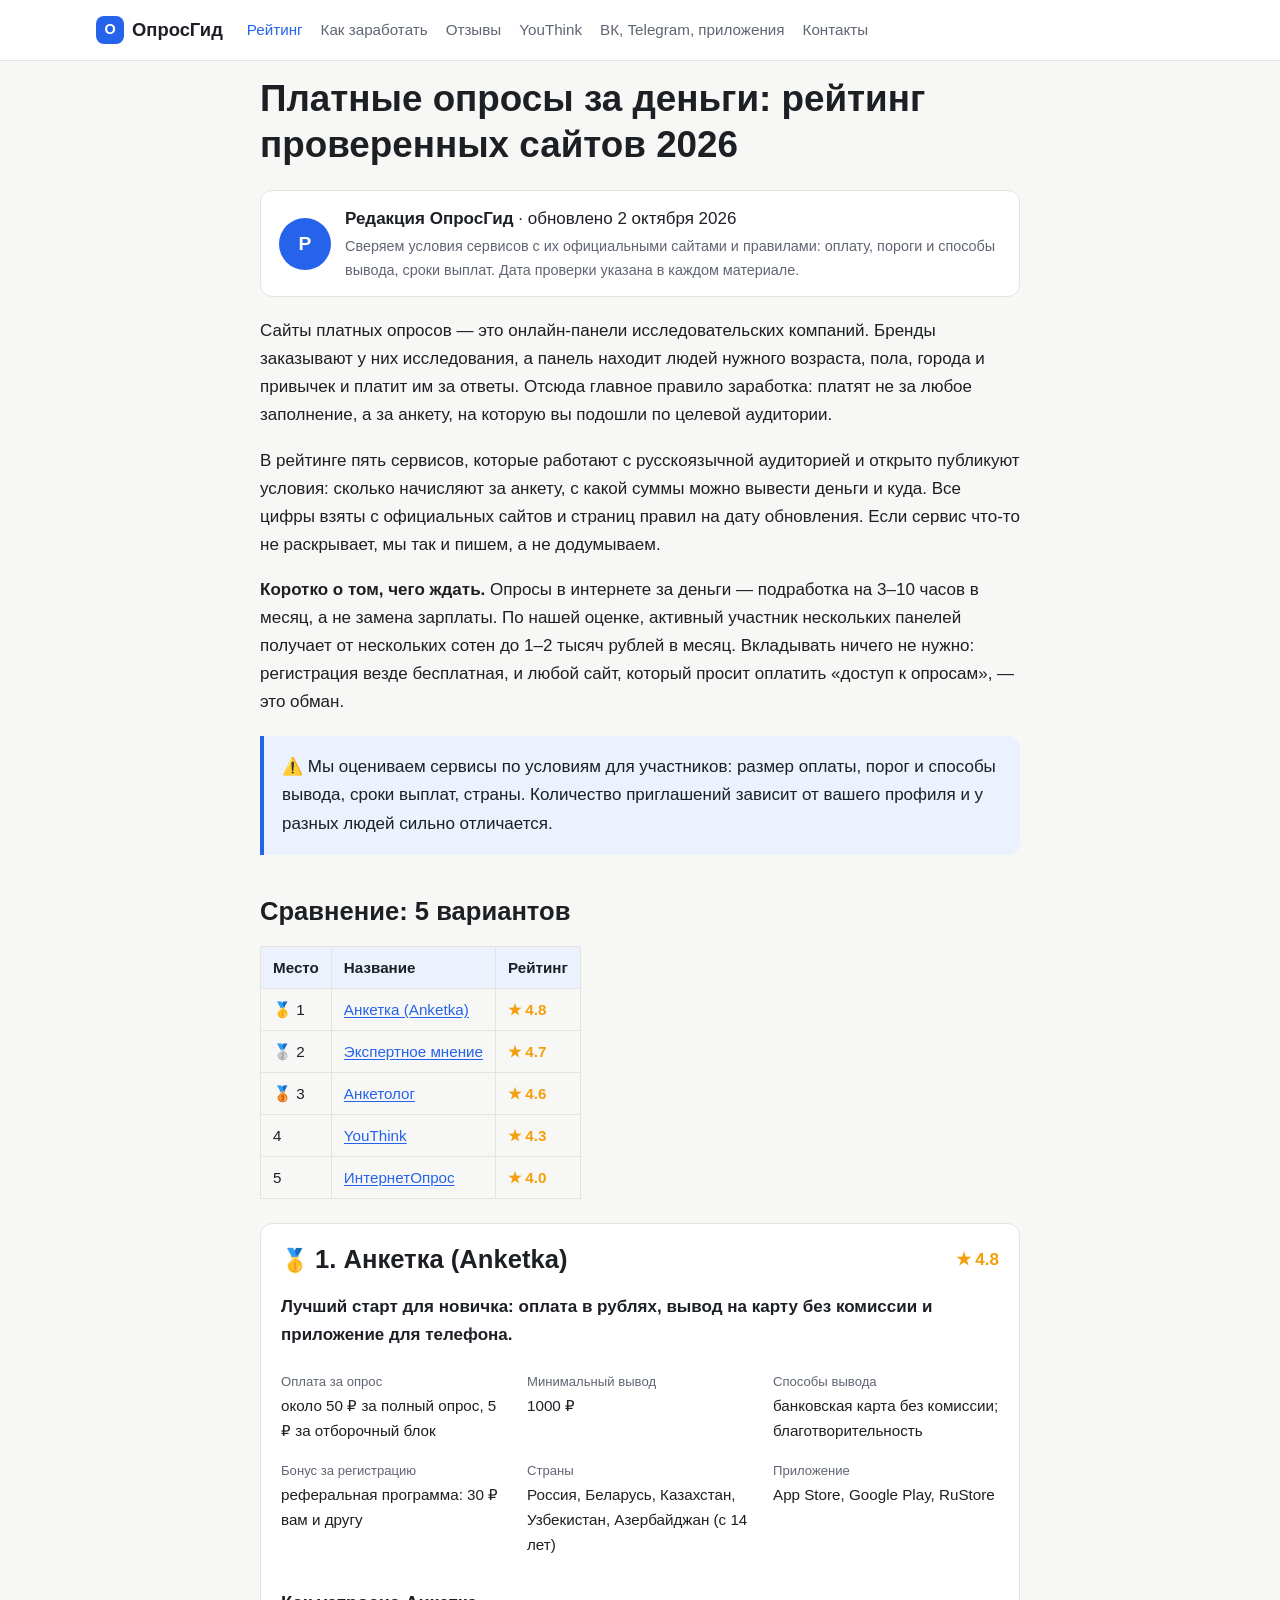
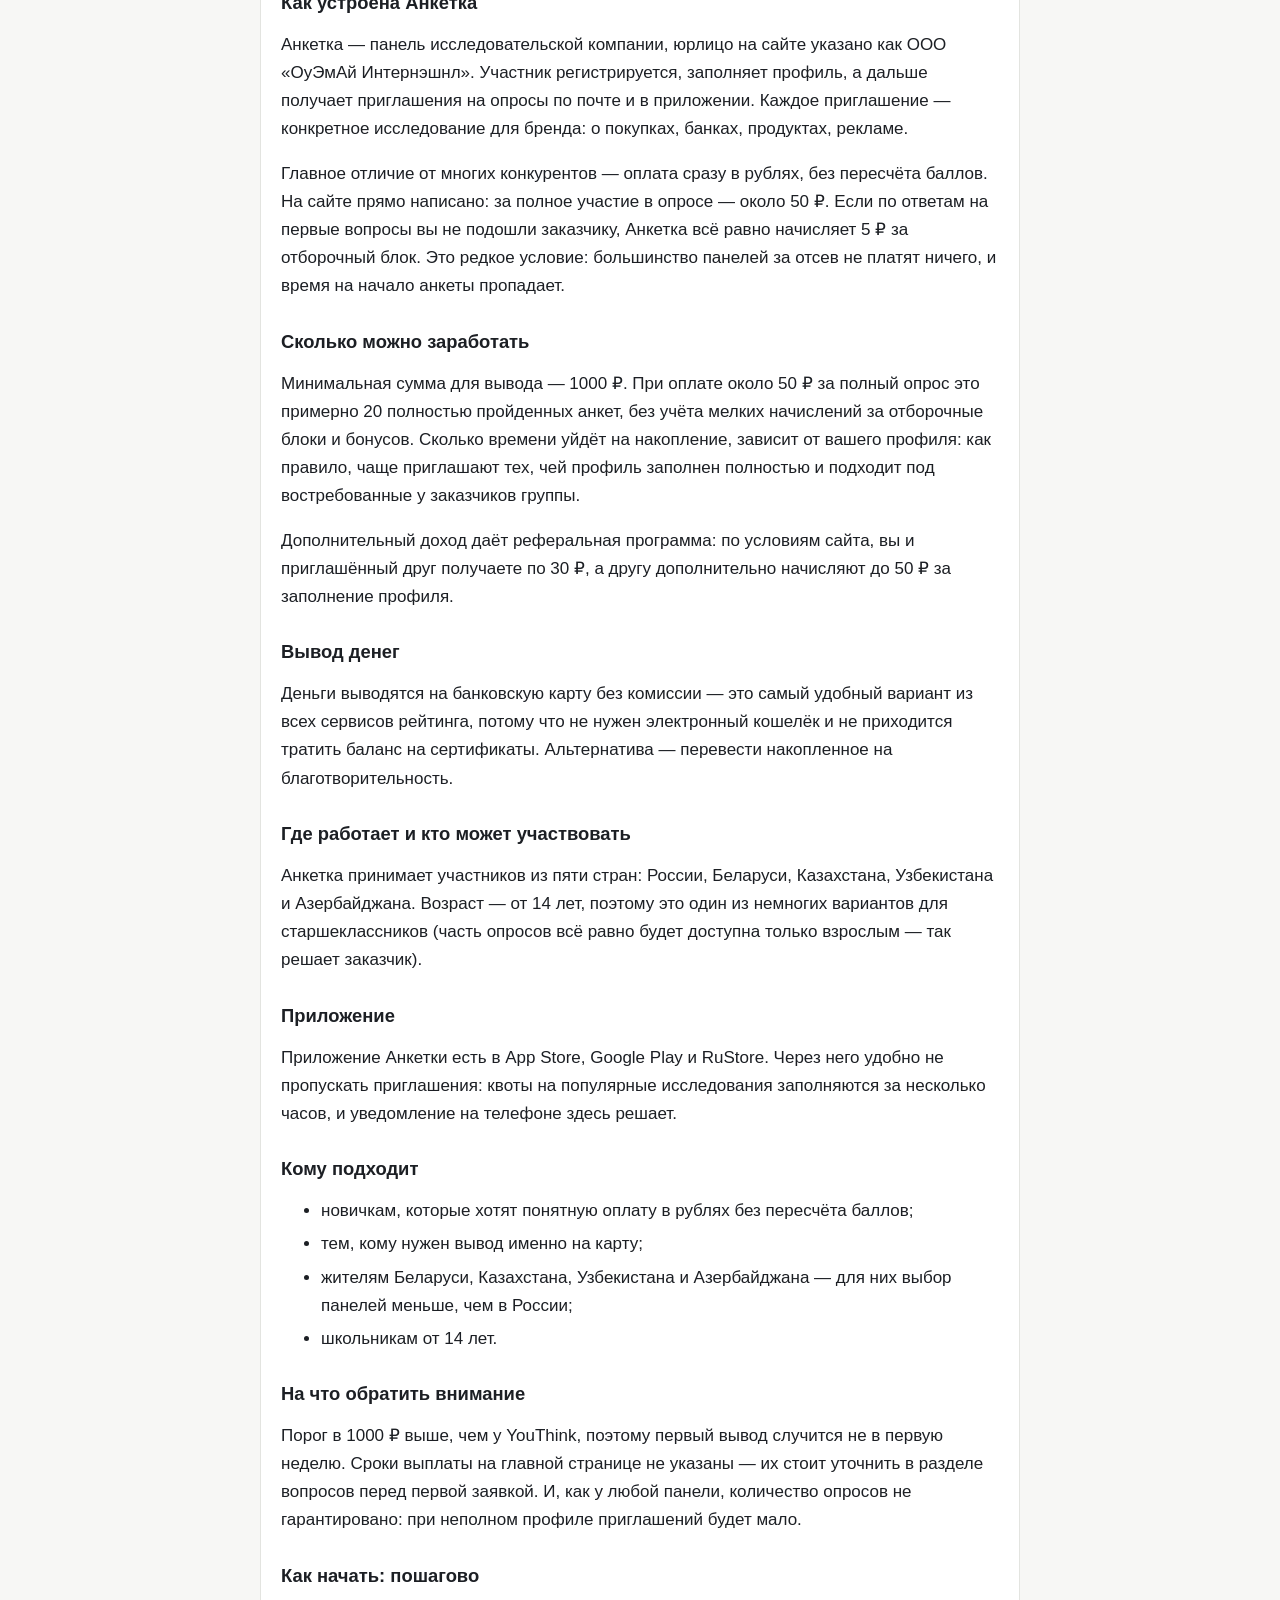
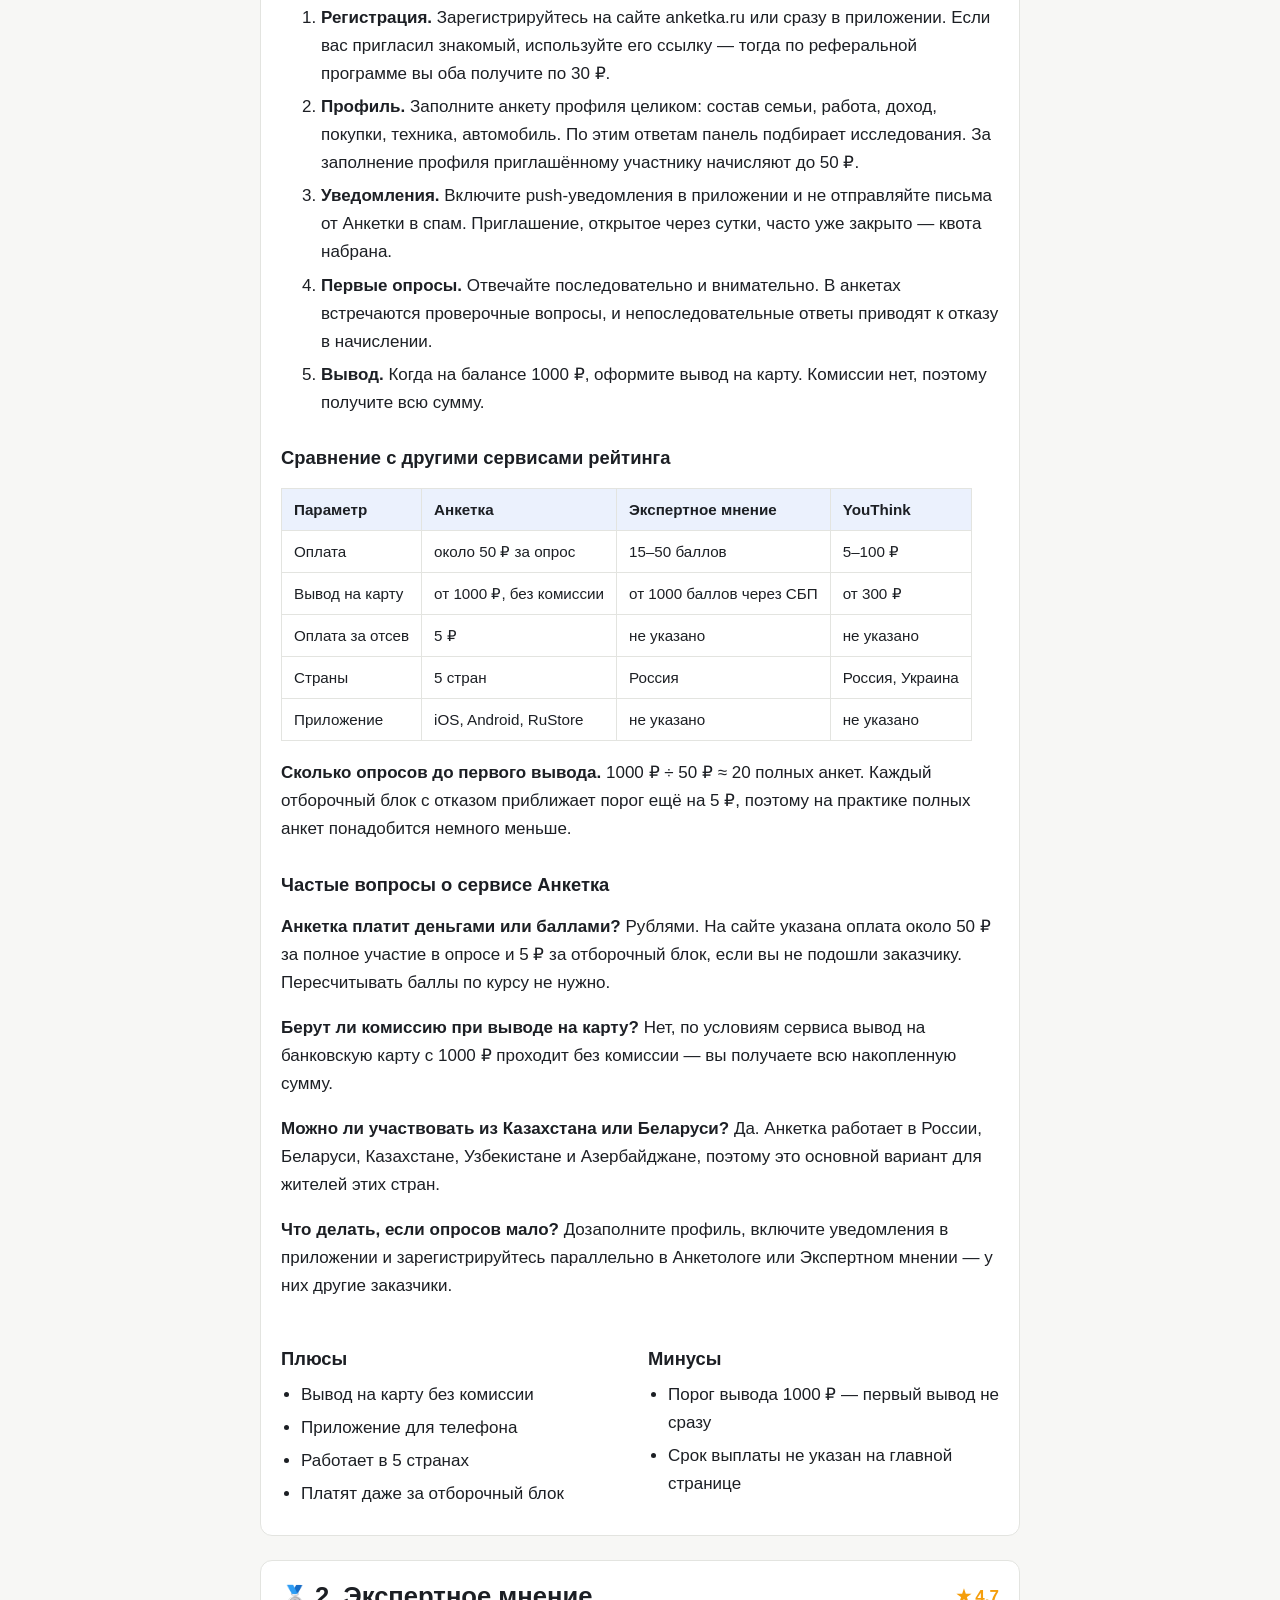
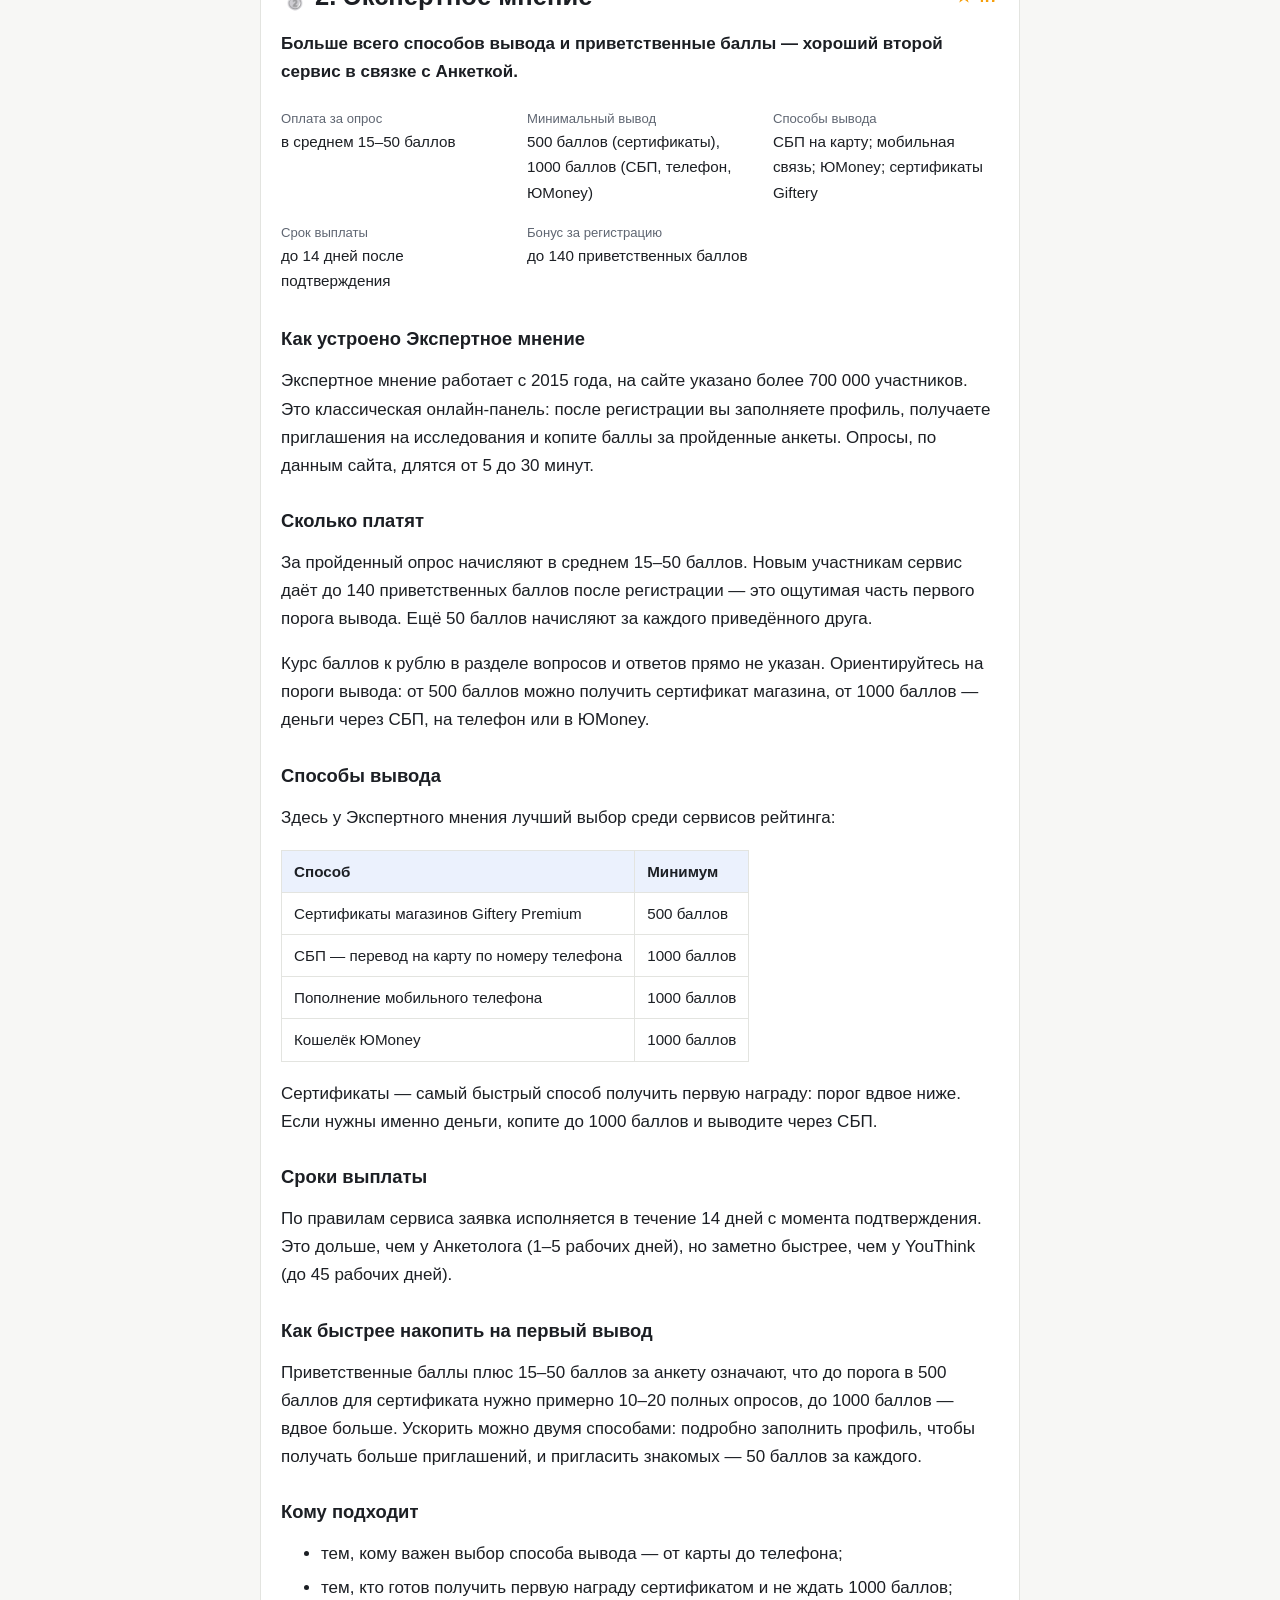
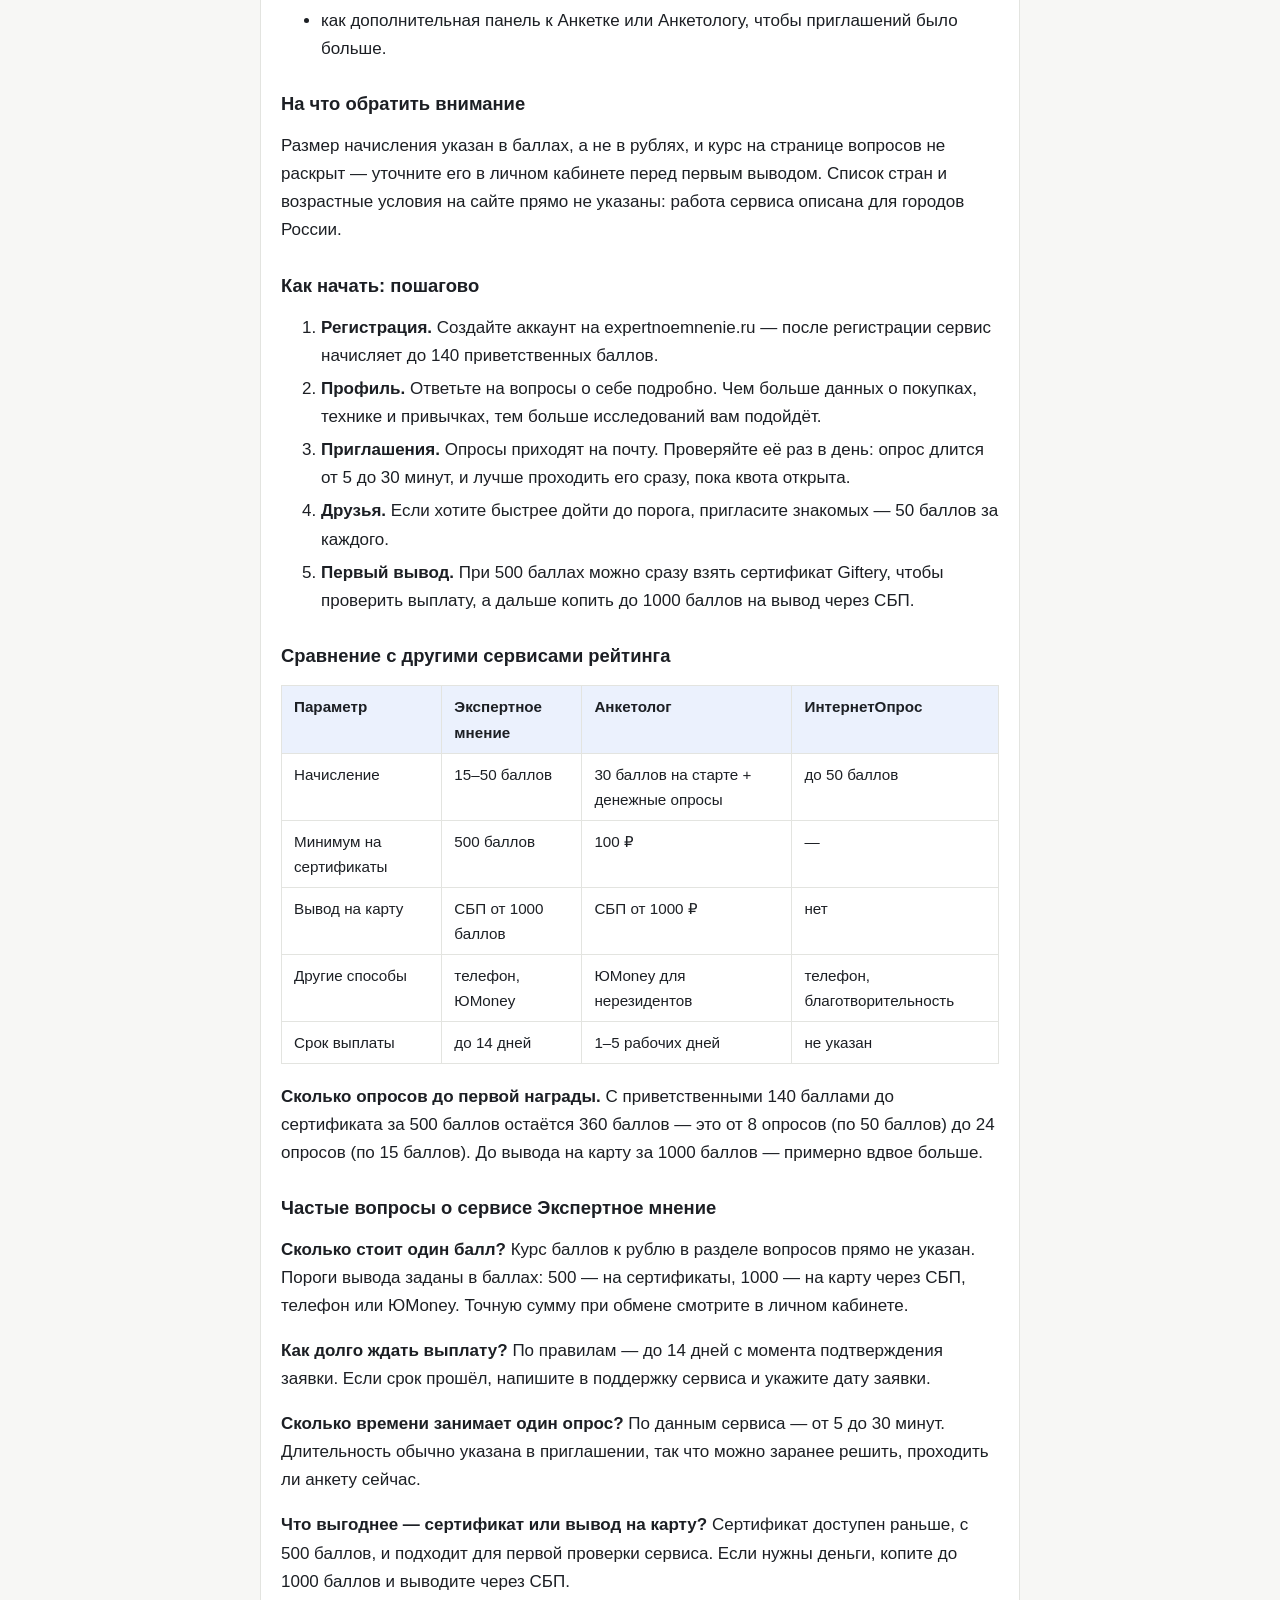
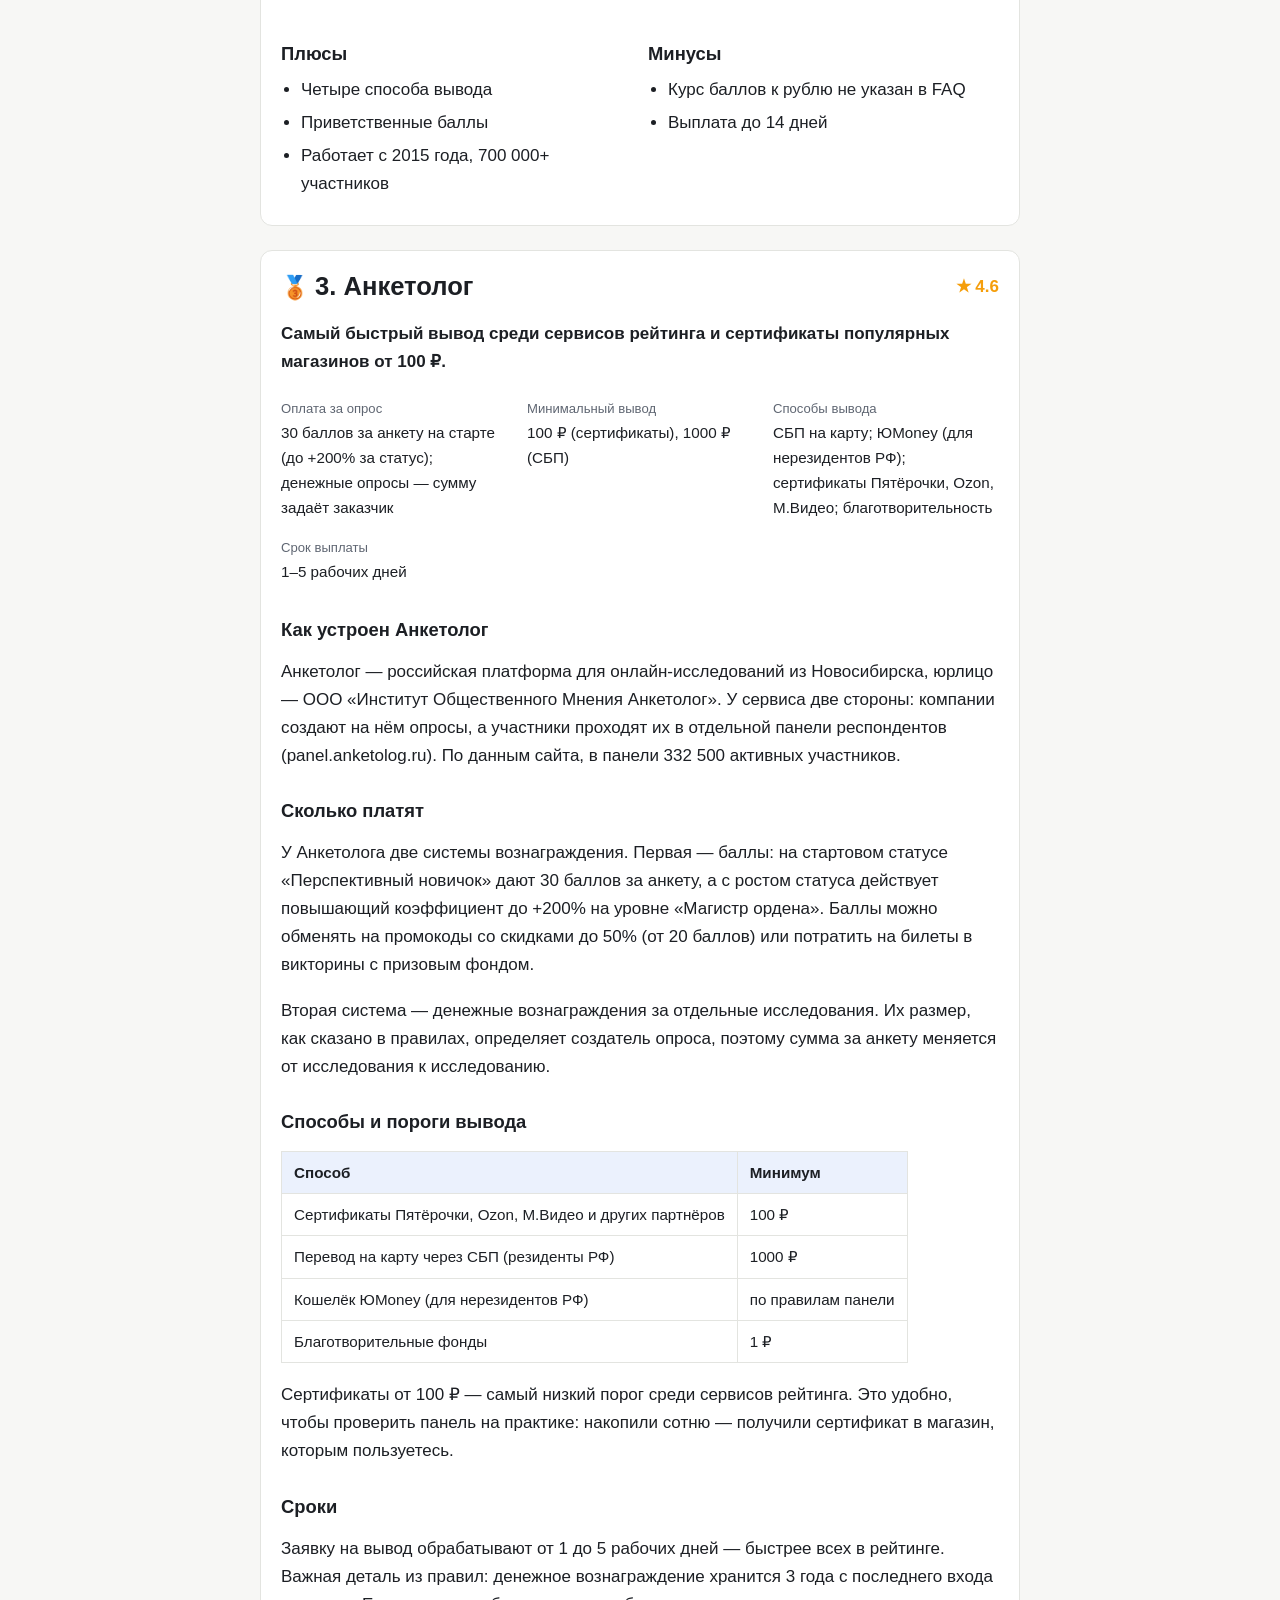
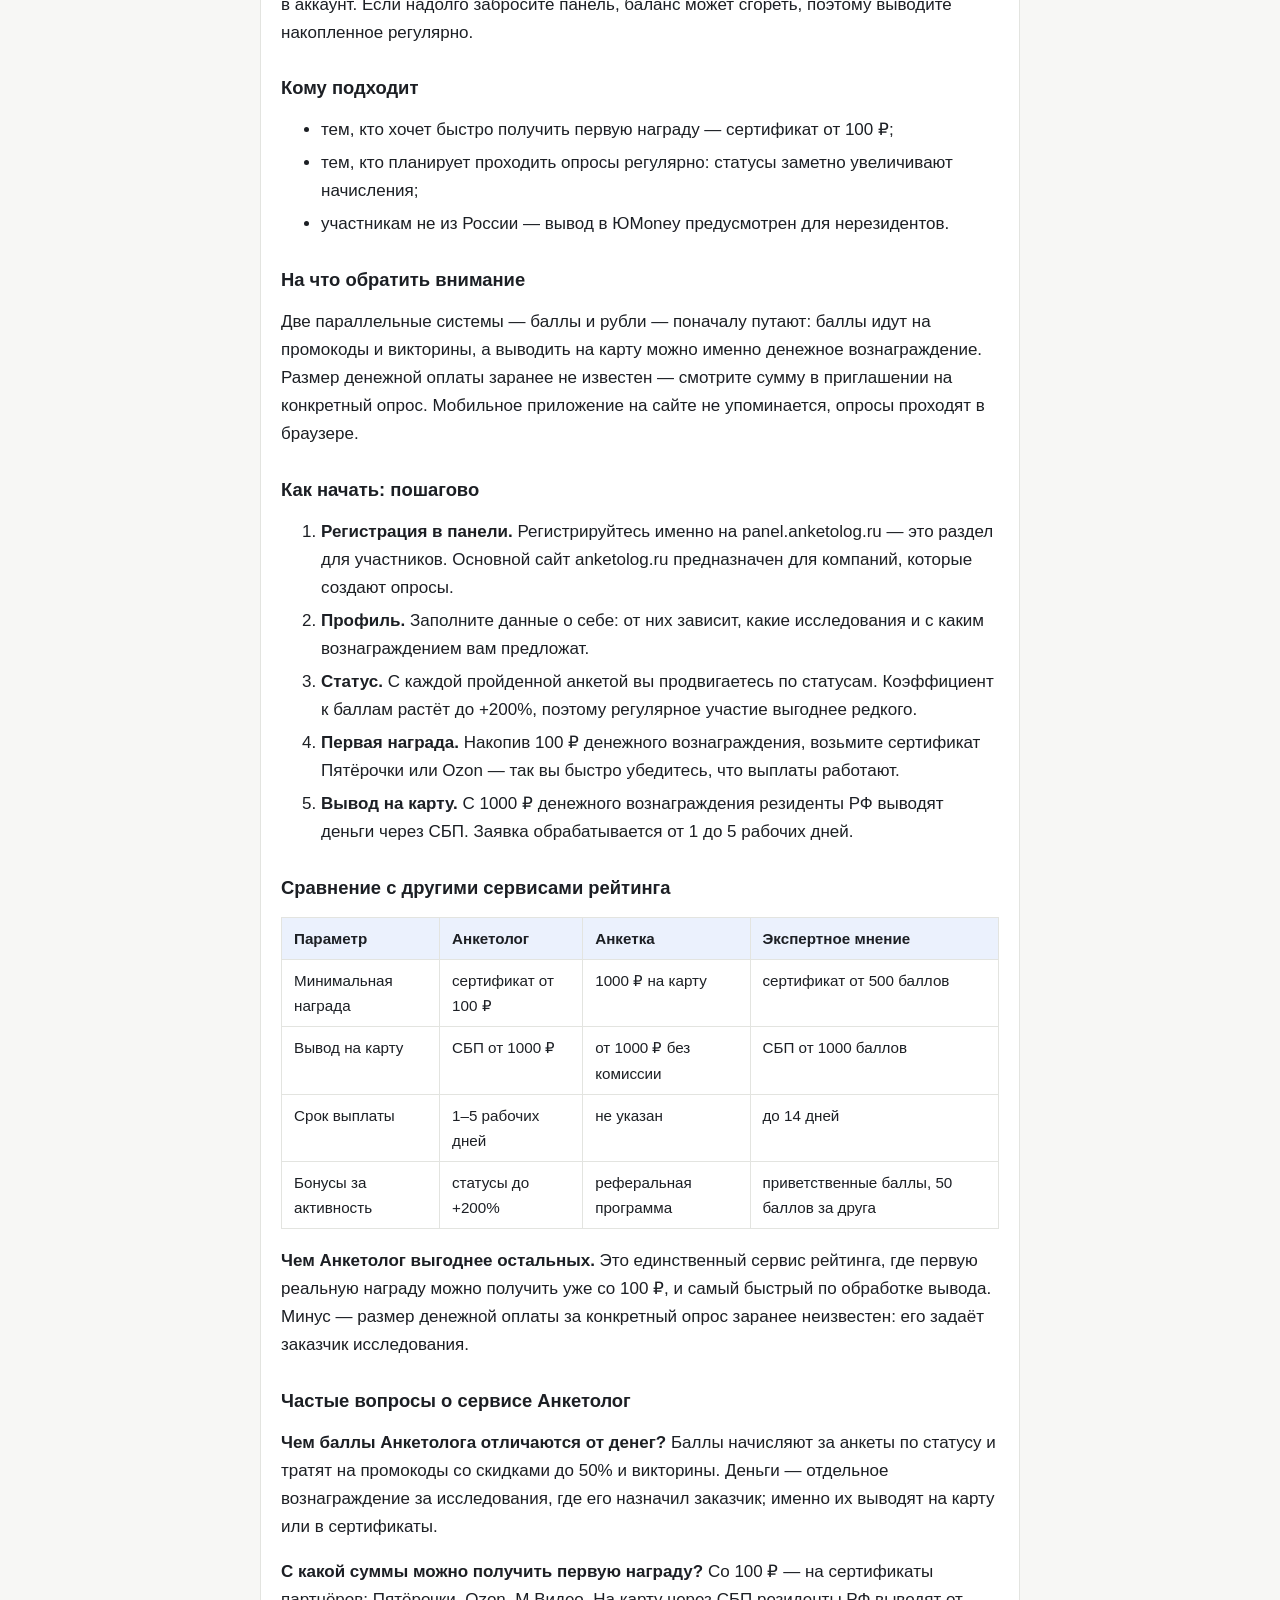
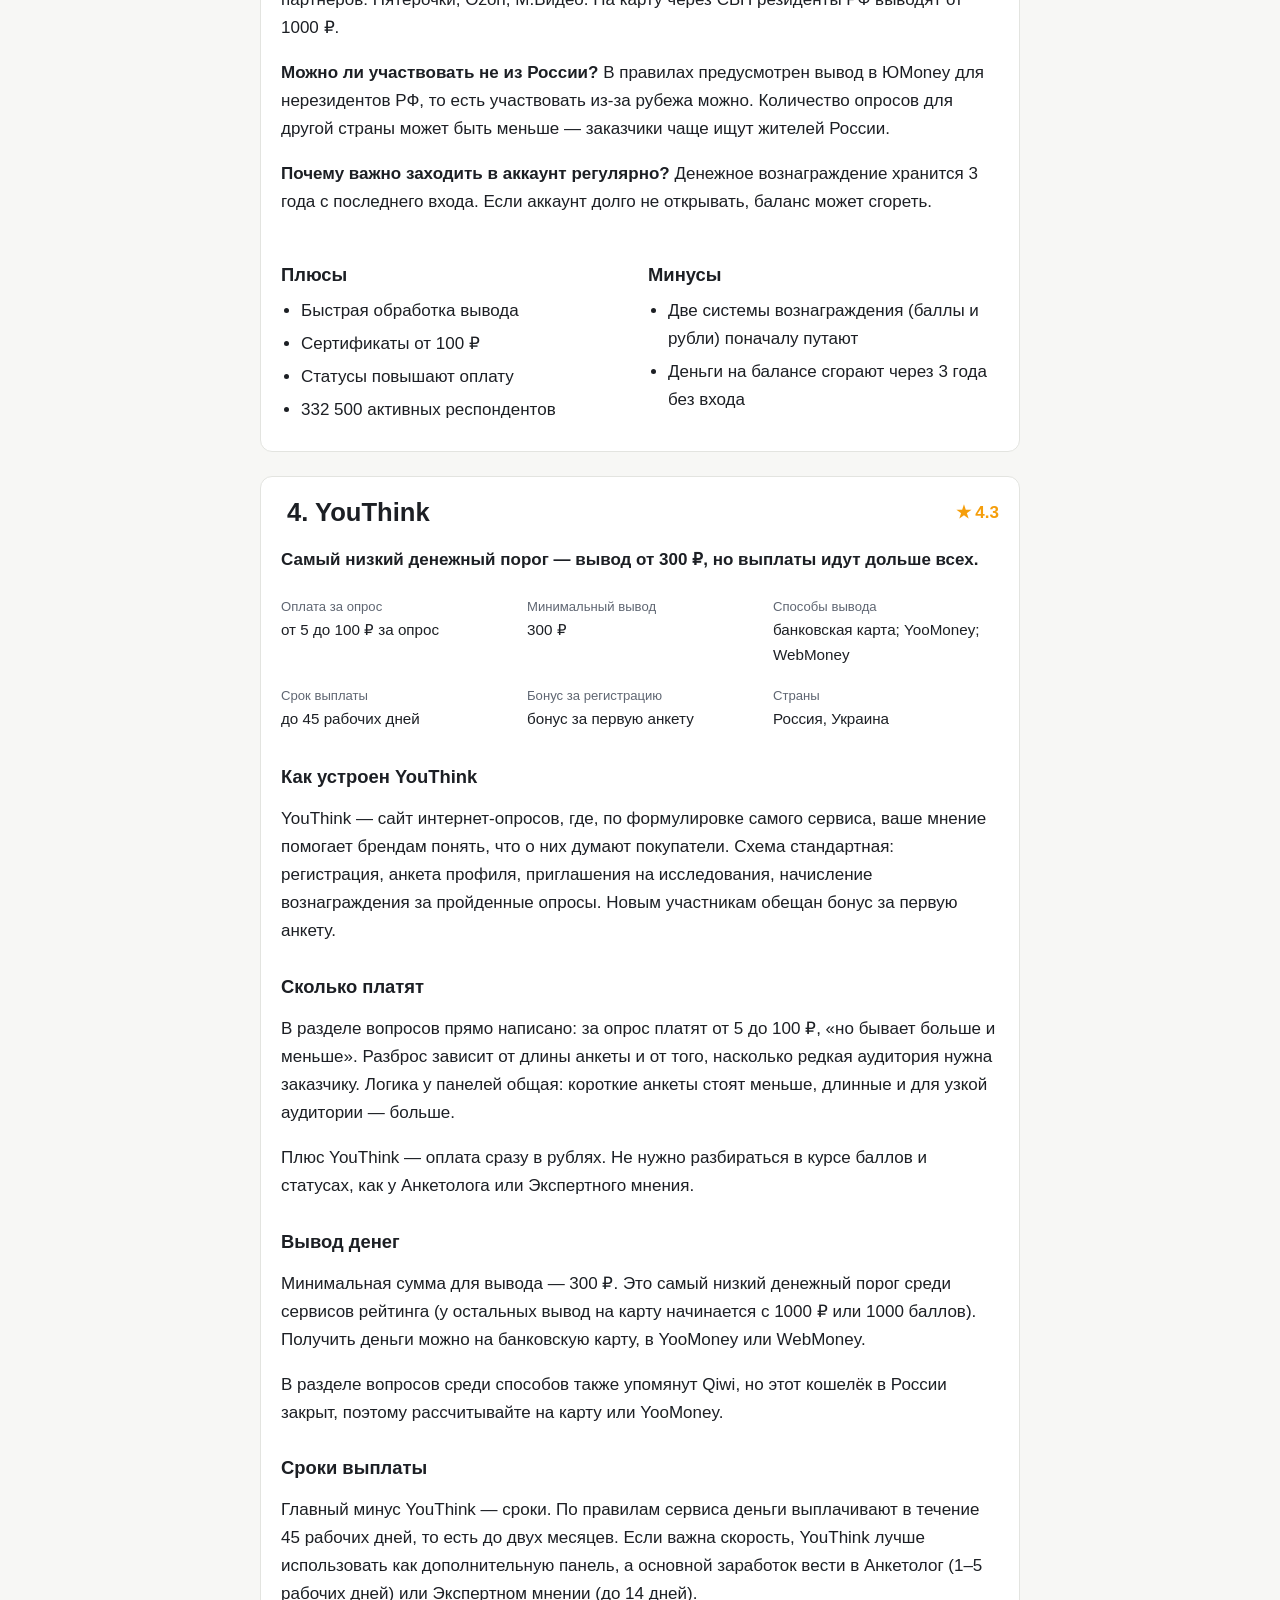
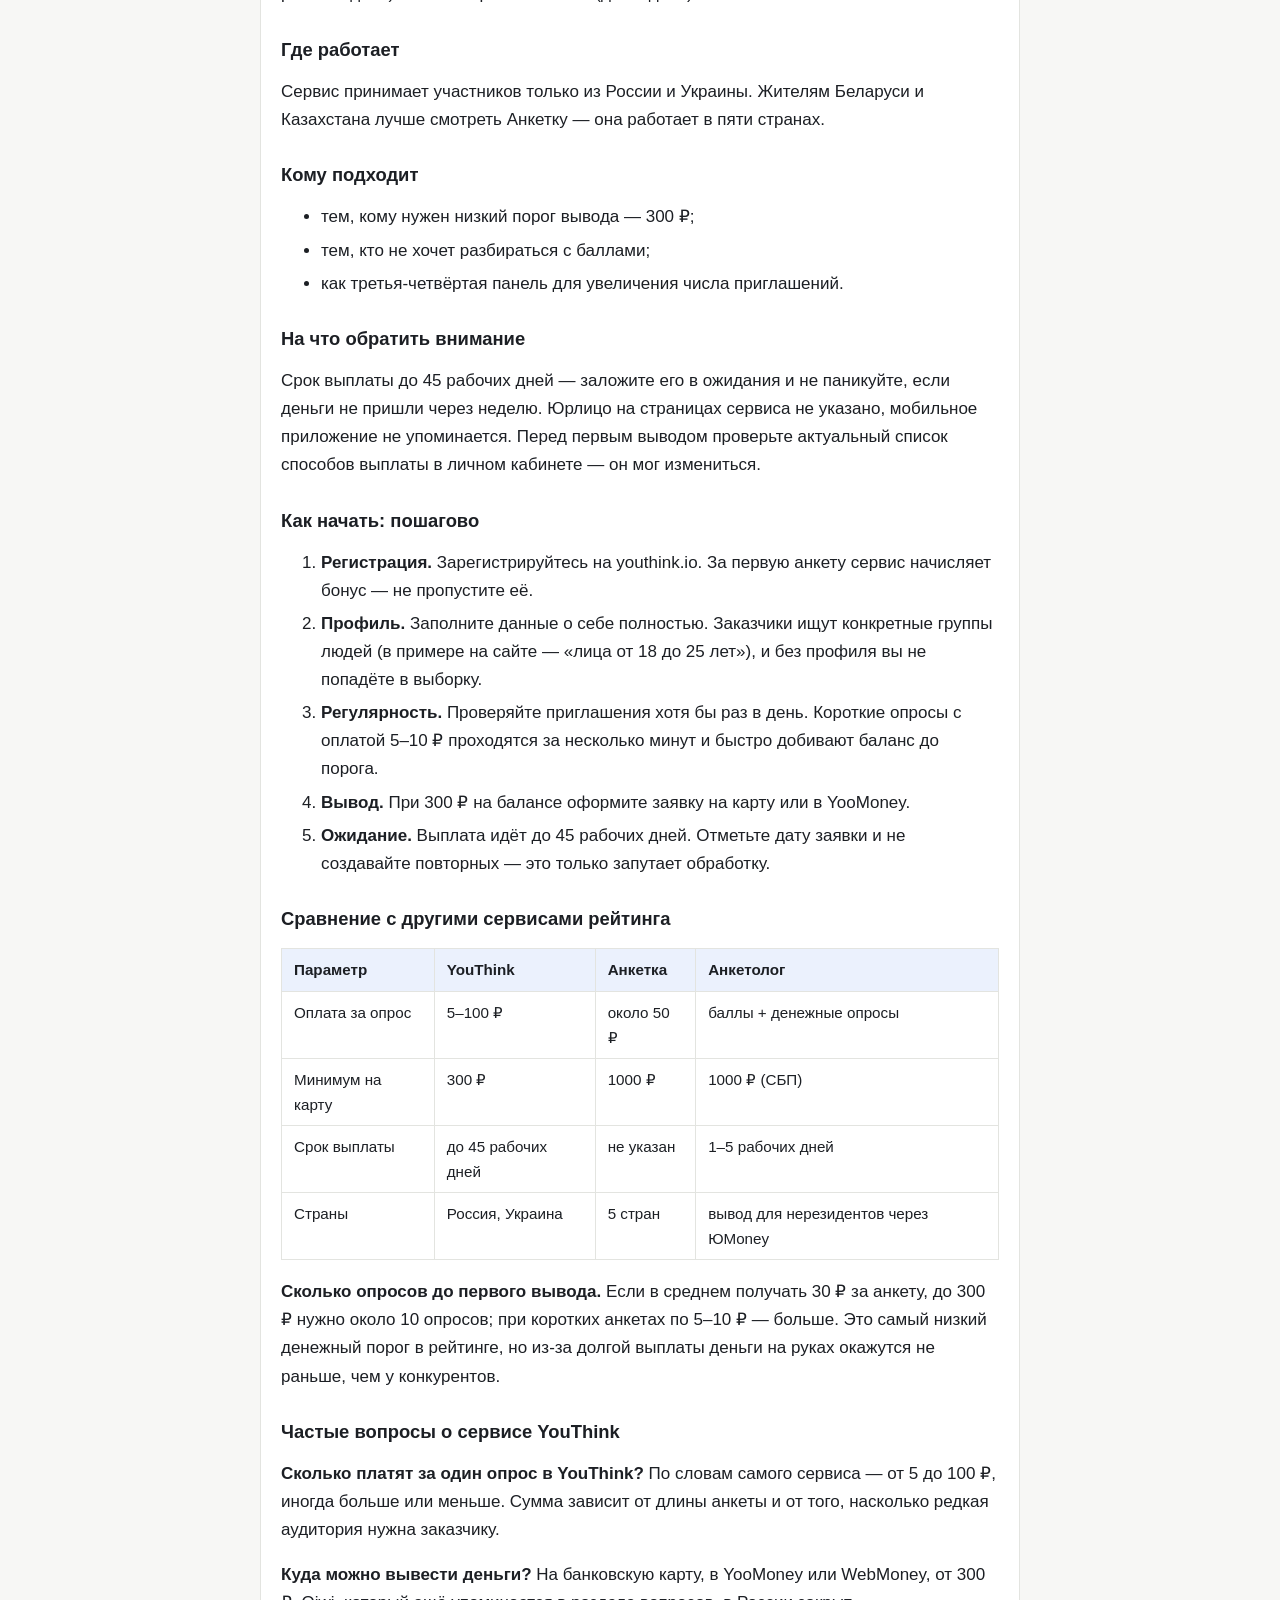
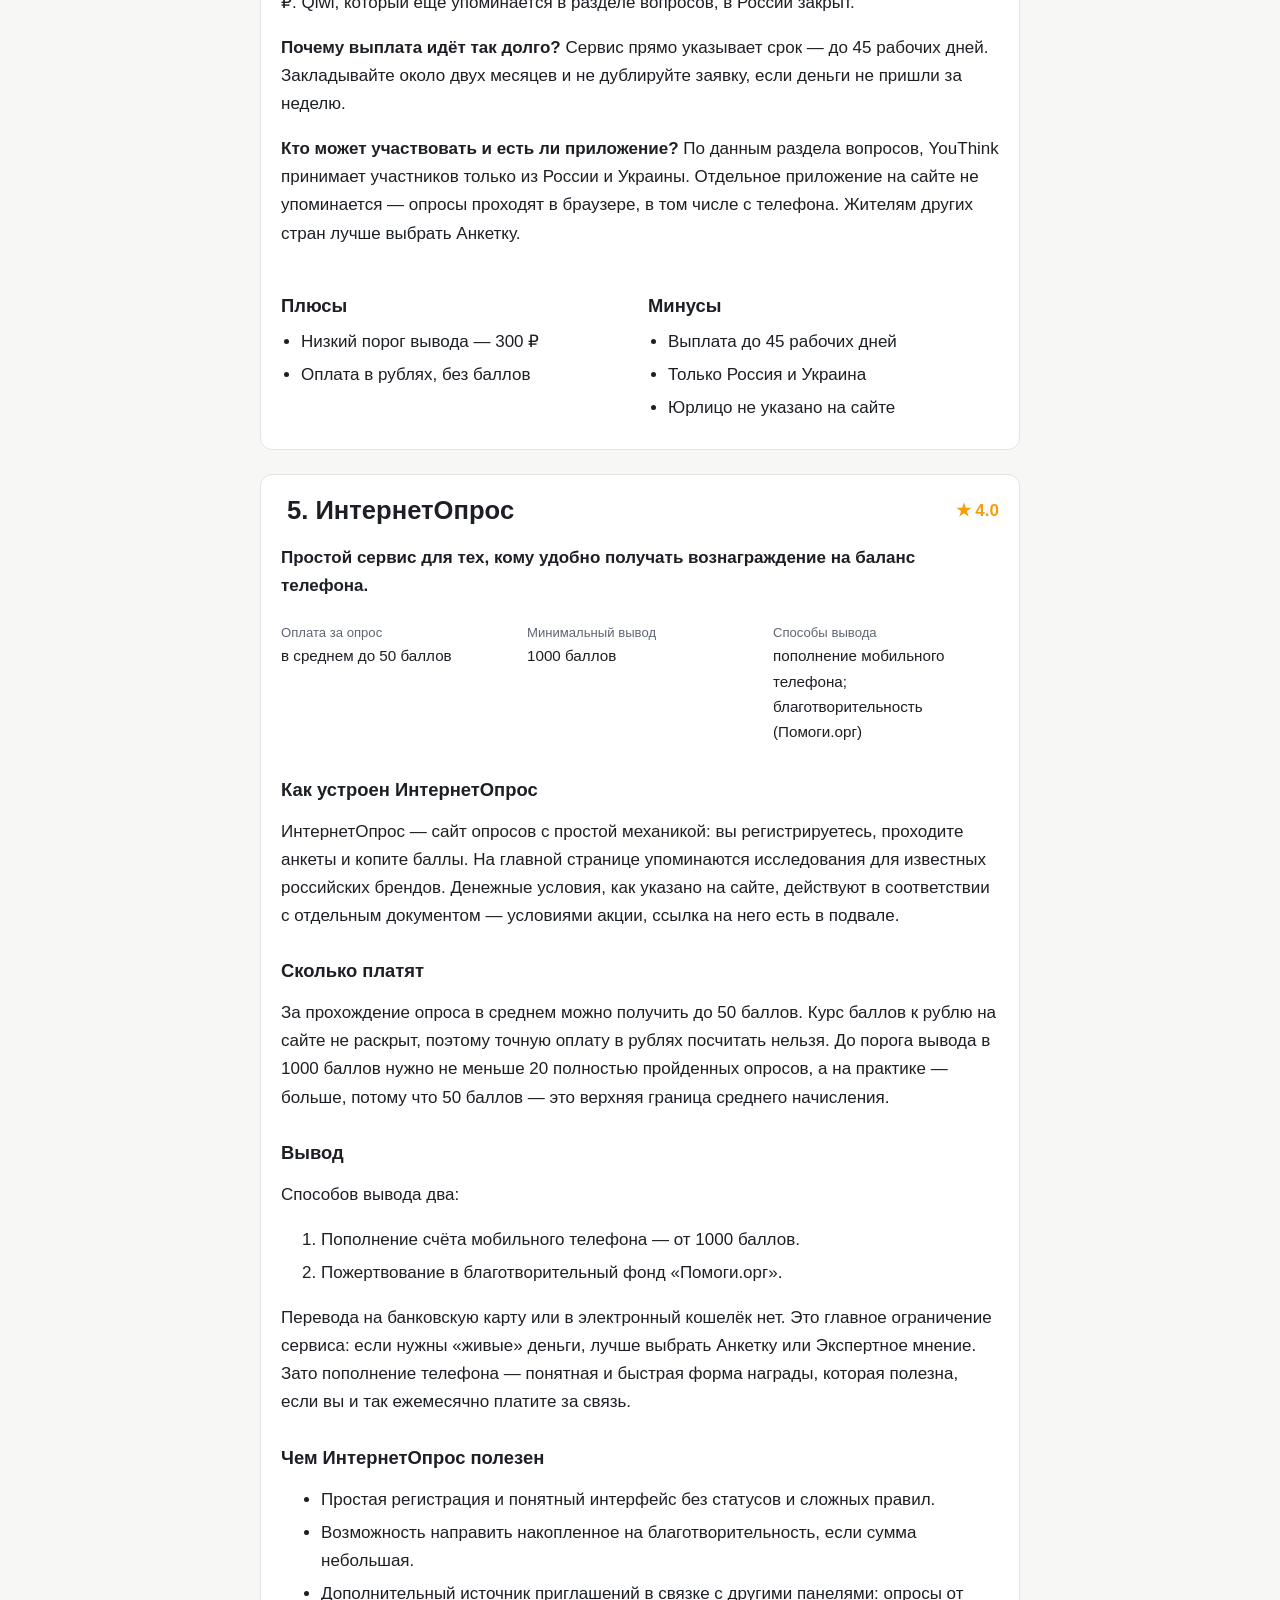
==== index.html @ a78eb5b7 "Обновление сайта 2026-10-04" ====
<!doctype html>
<html lang="ru">
<head>
<meta charset="utf-8">
<meta name="viewport" content="width=device-width, initial-scale=1">
<title>Платные опросы за деньги: рейтинг сайтов 2026</title>
<meta name="description" content="5 сайтов платных опросов с выводом денег: сколько платят за анкету, минимальная сумма вывода, способы и сроки выплат. Условия сверены с официальными сайтами.">
<link rel="canonical" href="https://platnye-onlajn-oprosy.vercel.app/">
<meta property="og:type" content="article">
<meta property="og:locale" content="ru_RU">
<meta property="og:site_name" content="ОпросГид">
<meta property="og:title" content="Платные опросы за деньги: рейтинг сайтов 2026">
<meta property="og:description" content="5 сайтов платных опросов с выводом денег: сколько платят за анкету, минимальная сумма вывода, способы и сроки выплат. Условия сверены с официальными сайтами.">
<meta property="og:url" content="https://platnye-onlajn-oprosy.vercel.app/">
<meta name="theme-color" content="#2563eb">
<link rel="icon" href="/favicon.svg" type="image/svg+xml">
<link rel="stylesheet" href="/assets/style.css?v=93abc5ee">
<style>:root{--accent:#2563eb}</style>
<script type="application/ld+json">{"@context": "https://schema.org", "@type": "WebSite", "inLanguage": "ru", "name": "\u041e\u043f\u0440\u043e\u0441\u0413\u0438\u0434", "url": "https://platnye-onlajn-oprosy.vercel.app/"}</script>
<script type="application/ld+json">{"@context": "https://schema.org", "@type": "Article", "author": {"@type": "Person", "name": "\u0420\u0435\u0434\u0430\u043a\u0446\u0438\u044f \u041e\u043f\u0440\u043e\u0441\u0413\u0438\u0434"}, "dateModified": "2026-10-02", "datePublished": "2026-10-02", "description": "5 \u0441\u0430\u0439\u0442\u043e\u0432 \u043f\u043b\u0430\u0442\u043d\u044b\u0445 \u043e\u043f\u0440\u043e\u0441\u043e\u0432 \u0441 \u0432\u044b\u0432\u043e\u0434\u043e\u043c \u0434\u0435\u043d\u0435\u0433: \u0441\u043a\u043e\u043b\u044c\u043a\u043e \u043f\u043b\u0430\u0442\u044f\u0442 \u0437\u0430 \u0430\u043d\u043a\u0435\u0442\u0443, \u043c\u0438\u043d\u0438\u043c\u0430\u043b\u044c\u043d\u0430\u044f \u0441\u0443\u043c\u043c\u0430 \u0432\u044b\u0432\u043e\u0434\u0430, \u0441\u043f\u043e\u0441\u043e\u0431\u044b \u0438 \u0441\u0440\u043e\u043a\u0438 \u0432\u044b\u043f\u043b\u0430\u0442. \u0423\u0441\u043b\u043e\u0432\u0438\u044f \u0441\u0432\u0435\u0440\u0435\u043d\u044b \u0441 \u043e\u0444\u0438\u0446\u0438\u0430\u043b\u044c\u043d\u044b\u043c\u0438 \u0441\u0430\u0439\u0442\u0430\u043c\u0438.", "headline": "\u041f\u043b\u0430\u0442\u043d\u044b\u0435 \u043e\u043f\u0440\u043e\u0441\u044b \u0437\u0430 \u0434\u0435\u043d\u044c\u0433\u0438: \u0440\u0435\u0439\u0442\u0438\u043d\u0433 \u043f\u0440\u043e\u0432\u0435\u0440\u0435\u043d\u043d\u044b\u0445 \u0441\u0430\u0439\u0442\u043e\u0432 2026", "mainEntityOfPage": "https://platnye-onlajn-oprosy.vercel.app/", "publisher": {"@type": "Organization", "name": "\u041e\u043f\u0440\u043e\u0441\u0413\u0438\u0434", "url": "https://platnye-onlajn-oprosy.vercel.app"}}</script>
<script type="application/ld+json">{"@context": "https://schema.org", "@type": "ItemList", "itemListElement": [{"@type": "ListItem", "name": "\u0410\u043d\u043a\u0435\u0442\u043a\u0430 (Anketka)", "position": 1, "url": "https://platnye-onlajn-oprosy.vercel.app/#anketka-anketka"}, {"@type": "ListItem", "name": "\u042d\u043a\u0441\u043f\u0435\u0440\u0442\u043d\u043e\u0435 \u043c\u043d\u0435\u043d\u0438\u0435", "position": 2, "url": "https://platnye-onlajn-oprosy.vercel.app/#ekspertnoe-mnenie"}, {"@type": "ListItem", "name": "\u0410\u043d\u043a\u0435\u0442\u043e\u043b\u043e\u0433", "position": 3, "url": "https://platnye-onlajn-oprosy.vercel.app/#anketolog"}, {"@type": "ListItem", "name": "YouThink", "position": 4, "url": "https://platnye-onlajn-oprosy.vercel.app/#youthink"}, {"@type": "ListItem", "name": "\u0418\u043d\u0442\u0435\u0440\u043d\u0435\u0442\u041e\u043f\u0440\u043e\u0441", "position": 5, "url": "https://platnye-onlajn-oprosy.vercel.app/#internetopros"}], "name": "\u041f\u043b\u0430\u0442\u043d\u044b\u0435 \u043e\u043f\u0440\u043e\u0441\u044b \u0437\u0430 \u0434\u0435\u043d\u044c\u0433\u0438: \u0440\u0435\u0439\u0442\u0438\u043d\u0433 \u043f\u0440\u043e\u0432\u0435\u0440\u0435\u043d\u043d\u044b\u0445 \u0441\u0430\u0439\u0442\u043e\u0432 2026"}</script>
<script type="application/ld+json">{"@context": "https://schema.org", "@type": "FAQPage", "mainEntity": [{"@type": "Question", "acceptedAnswer": {"@type": "Answer", "text": "\u003cp\u003e\u041f\u043e \u043e\u0444\u0438\u0446\u0438\u0430\u043b\u044c\u043d\u044b\u043c \u0443\u0441\u043b\u043e\u0432\u0438\u044f\u043c \u0441\u0435\u0440\u0432\u0438\u0441\u043e\u0432 \u0438\u0437 \u0440\u0435\u0439\u0442\u0438\u043d\u0433\u0430, \u0437\u0430 \u043e\u0434\u0438\u043d \u043f\u043e\u043b\u043d\u044b\u0439 \u043e\u043f\u0440\u043e\u0441 \u043d\u0430\u0447\u0438\u0441\u043b\u044f\u044e\u0442 \u043e\u0442 5 \u0434\u043e 100 \u20bd (\u0443 YouThink), \u043e\u043a\u043e\u043b\u043e 50 \u20bd (\u0443 \u0410\u043d\u043a\u0435\u0442\u043a\u0438) \u0438\u043b\u0438 15\u201350 \u0431\u0430\u043b\u043b\u043e\u0432 (\u0443 \u042d\u043a\u0441\u043f\u0435\u0440\u0442\u043d\u043e\u0433\u043e \u043c\u043d\u0435\u043d\u0438\u044f). \u041f\u0440\u0438\u0433\u043b\u0430\u0448\u0435\u043d\u0438\u0439 \u043f\u0440\u0438\u0445\u043e\u0434\u0438\u0442 \u043d\u0435\u043c\u043d\u043e\u0433\u043e, \u043f\u043e\u044d\u0442\u043e\u043c\u0443, \u043f\u043e \u043d\u0430\u0448\u0435\u0439 \u043e\u0446\u0435\u043d\u043a\u0435, \u0443 \u0430\u043a\u0442\u0438\u0432\u043d\u043e\u0433\u043e \u0443\u0447\u0430\u0441\u0442\u043d\u0438\u043a\u0430 3\u20134 \u043f\u0430\u043d\u0435\u043b\u0435\u0439 \u0432\u044b\u0445\u043e\u0434\u0438\u0442 \u043e\u0442 \u043d\u0435\u0441\u043a\u043e\u043b\u044c\u043a\u0438\u0445 \u0441\u043e\u0442\u0435\u043d \u0434\u043e 1\u20132 \u0442\u044b\u0441\u044f\u0447 \u0440\u0443\u0431\u043b\u0435\u0439 \u0432 \u043c\u0435\u0441\u044f\u0446. \u042d\u0442\u043e \u043f\u043e\u0434\u0440\u0430\u0431\u043e\u0442\u043a\u0430, \u0430 \u043d\u0435 \u043e\u0441\u043d\u043e\u0432\u043d\u043e\u0439 \u0434\u043e\u0445\u043e\u0434.\u003c/p\u003e"}, "name": "\u0421\u043a\u043e\u043b\u044c\u043a\u043e \u0440\u0435\u0430\u043b\u044c\u043d\u043e \u043c\u043e\u0436\u043d\u043e \u0437\u0430\u0440\u0430\u0431\u043e\u0442\u0430\u0442\u044c \u043d\u0430 \u043f\u043b\u0430\u0442\u043d\u044b\u0445 \u043e\u043f\u0440\u043e\u0441\u0430\u0445?"}, {"@type": "Question", "acceptedAnswer": {"@type": "Answer", "text": "\u003cp\u003e\u041d\u0435\u0442. \u0412\u0441\u0435 \u0441\u0435\u0440\u0432\u0438\u0441\u044b \u0438\u0437 \u0440\u0435\u0439\u0442\u0438\u043d\u0433\u0430 \u0431\u0435\u0441\u043f\u043b\u0430\u0442\u043d\u044b \u0434\u043b\u044f \u0443\u0447\u0430\u0441\u0442\u043d\u0438\u043a\u043e\u0432: \u0434\u0435\u043d\u044c\u0433\u0438 \u043f\u043b\u0430\u0442\u0438\u0442 \u0437\u0430\u043a\u0430\u0437\u0447\u0438\u043a \u0438\u0441\u0441\u043b\u0435\u0434\u043e\u0432\u0430\u043d\u0438\u044f. \u0415\u0441\u043b\u0438 \u0441\u0430\u0439\u0442 \u043f\u0440\u043e\u0441\u0438\u0442 \u043e\u043f\u043b\u0430\u0442\u0438\u0442\u044c \u0434\u043e\u0441\u0442\u0443\u043f, \u00ab\u0430\u043a\u0442\u0438\u0432\u0430\u0446\u0438\u044e \u0430\u043a\u043a\u0430\u0443\u043d\u0442\u0430\u00bb \u0438\u043b\u0438 \u043a\u043e\u043c\u0438\u0441\u0441\u0438\u044e \u0437\u0430 \u0432\u044b\u0432\u043e\u0434 \u0437\u0430\u0440\u0430\u043d\u0435\u0435 \u2014 \u044d\u0442\u043e \u043c\u043e\u0448\u0435\u043d\u043d\u0438\u043a\u0438.\u003c/p\u003e"}, "name": "\u041d\u0443\u0436\u043d\u043e \u043b\u0438 \u043f\u043b\u0430\u0442\u0438\u0442\u044c \u0437\u0430 \u0440\u0435\u0433\u0438\u0441\u0442\u0440\u0430\u0446\u0438\u044e \u0438\u043b\u0438 \u0434\u043e\u0441\u0442\u0443\u043f \u043a \u043e\u043f\u0440\u043e\u0441\u0430\u043c?"}, {"@type": "Question", "acceptedAnswer": {"@type": "Answer", "text": "\u003cp\u003e\u042d\u0442\u043e \u043e\u0442\u0431\u043e\u0440\u043e\u0447\u043d\u044b\u0439 \u0431\u043b\u043e\u043a: \u0437\u0430\u043a\u0430\u0437\u0447\u0438\u043a\u0443 \u043d\u0443\u0436\u043d\u0430 \u043e\u043f\u0440\u0435\u0434\u0435\u043b\u0451\u043d\u043d\u0430\u044f \u0430\u0443\u0434\u0438\u0442\u043e\u0440\u0438\u044f, \u0438 \u0435\u0441\u043b\u0438 \u0432\u044b \u0432 \u043d\u0435\u0451 \u043d\u0435 \u043f\u043e\u043f\u0430\u043b\u0438, \u0430\u043d\u043a\u0435\u0442\u0430 \u0437\u0430\u043a\u0430\u043d\u0447\u0438\u0432\u0430\u0435\u0442\u0441\u044f. \u041d\u0435\u043a\u043e\u0442\u043e\u0440\u044b\u0435 \u0441\u0435\u0440\u0432\u0438\u0441\u044b \u043f\u043b\u0430\u0442\u044f\u0442 \u0438 \u0437\u0430 \u044d\u0442\u043e \u2014 \u043d\u0430\u043f\u0440\u0438\u043c\u0435\u0440, \u0410\u043d\u043a\u0435\u0442\u043a\u0430 \u043d\u0430\u0447\u0438\u0441\u043b\u044f\u0435\u0442 5 \u20bd \u0437\u0430 \u043e\u0442\u0431\u043e\u0440\u043e\u0447\u043d\u044b\u0439 \u0431\u043b\u043e\u043a.\u003c/p\u003e"}, "name": "\u041f\u043e\u0447\u0435\u043c\u0443 \u043e\u043f\u0440\u043e\u0441 \u043e\u0431\u0440\u044b\u0432\u0430\u0435\u0442\u0441\u044f \u043f\u043e\u0441\u043b\u0435 \u043f\u0435\u0440\u0432\u044b\u0445 \u0432\u043e\u043f\u0440\u043e\u0441\u043e\u0432?"}, {"@type": "Question", "acceptedAnswer": {"@type": "Answer", "text": "\u003cp\u003e\u041d\u0430\u043a\u043e\u043f\u0438\u0442\u0435 \u043c\u0438\u043d\u0438\u043c\u0430\u043b\u044c\u043d\u0443\u044e \u0441\u0443\u043c\u043c\u0443 \u0438 \u043e\u0444\u043e\u0440\u043c\u0438\u0442\u0435 \u0437\u0430\u044f\u0432\u043a\u0443 \u0432 \u043b\u0438\u0447\u043d\u043e\u043c \u043a\u0430\u0431\u0438\u043d\u0435\u0442\u0435. \u041d\u0430 \u043a\u0430\u0440\u0442\u0443 \u0432\u044b\u0432\u043e\u0434\u044f\u0442 \u0410\u043d\u043a\u0435\u0442\u043a\u0430 (\u043e\u0442 1000 \u20bd, \u0431\u0435\u0437 \u043a\u043e\u043c\u0438\u0441\u0441\u0438\u0438), \u042d\u043a\u0441\u043f\u0435\u0440\u0442\u043d\u043e\u0435 \u043c\u043d\u0435\u043d\u0438\u0435 \u0438 \u0410\u043d\u043a\u0435\u0442\u043e\u043b\u043e\u0433 (\u0447\u0435\u0440\u0435\u0437 \u0421\u0411\u041f \u043e\u0442 1000), YouThink (\u043e\u0442 300 \u20bd). \u0421\u0440\u043e\u043a \u2014 \u043e\u0442 1\u20135 \u0440\u0430\u0431\u043e\u0447\u0438\u0445 \u0434\u043d\u0435\u0439 \u0443 \u0410\u043d\u043a\u0435\u0442\u043e\u043b\u043e\u0433\u0430 \u0434\u043e 45 \u0440\u0430\u0431\u043e\u0447\u0438\u0445 \u0434\u043d\u0435\u0439 \u0443 YouThink.\u003c/p\u003e"}, "name": "\u041a\u0430\u043a \u0432\u044b\u0432\u0435\u0441\u0442\u0438 \u0434\u0435\u043d\u044c\u0433\u0438 \u0441 \u0441\u0430\u0439\u0442\u0430 \u043e\u043f\u0440\u043e\u0441\u043e\u0432 \u043d\u0430 \u043a\u0430\u0440\u0442\u0443?"}, {"@type": "Question", "acceptedAnswer": {"@type": "Answer", "text": "\u003cp\u003e\u0414\u0430, \u0432\u0441\u0435 \u0441\u0430\u0439\u0442\u044b \u0438\u0437 \u0440\u0435\u0439\u0442\u0438\u043d\u0433\u0430 \u043e\u0442\u043a\u0440\u044b\u0432\u0430\u044e\u0442\u0441\u044f \u0432 \u043c\u043e\u0431\u0438\u043b\u044c\u043d\u043e\u043c \u0431\u0440\u0430\u0443\u0437\u0435\u0440\u0435. \u0423 \u0410\u043d\u043a\u0435\u0442\u043a\u0438 \u0435\u0441\u0442\u044c \u043e\u0442\u0434\u0435\u043b\u044c\u043d\u043e\u0435 \u043f\u0440\u0438\u043b\u043e\u0436\u0435\u043d\u0438\u0435 \u0432 App Store, Google Play \u0438 RuStore.\u003c/p\u003e"}, "name": "\u041c\u043e\u0436\u043d\u043e \u043b\u0438 \u043f\u0440\u043e\u0445\u043e\u0434\u0438\u0442\u044c \u043e\u043f\u0440\u043e\u0441\u044b \u0441 \u0442\u0435\u043b\u0435\u0444\u043e\u043d\u0430?"}, {"@type": "Question", "acceptedAnswer": {"@type": "Answer", "text": "\u003cp\u003e\u0412\u043e\u0437\u0440\u0430\u0441\u0442 \u0443\u043a\u0430\u0437\u044b\u0432\u0430\u044e\u0442 \u043d\u0435 \u0432\u0441\u0435 \u0441\u0435\u0440\u0432\u0438\u0441\u044b. \u0410\u043d\u043a\u0435\u0442\u043a\u0430 \u043f\u0440\u0438\u0433\u043b\u0430\u0448\u0430\u0435\u0442 \u0443\u0447\u0430\u0441\u0442\u043d\u0438\u043a\u043e\u0432 \u043e\u0442 14 \u043b\u0435\u0442, \u0443 \u043e\u0441\u0442\u0430\u043b\u044c\u043d\u044b\u0445 \u043f\u0430\u043d\u0435\u043b\u0435\u0439 \u0443\u0441\u043b\u043e\u0432\u0438\u044f \u0441\u043c\u043e\u0442\u0440\u0438\u0442\u0435 \u0432 \u043f\u0440\u0430\u0432\u0438\u043b\u0430\u0445 \u043f\u0440\u0438 \u0440\u0435\u0433\u0438\u0441\u0442\u0440\u0430\u0446\u0438\u0438 \u2014 \u0447\u0430\u0441\u0442\u044c \u043e\u043f\u0440\u043e\u0441\u043e\u0432 \u0434\u043e\u0441\u0442\u0443\u043f\u043d\u0430 \u0442\u043e\u043b\u044c\u043a\u043e \u0441\u043e\u0432\u0435\u0440\u0448\u0435\u043d\u043d\u043e\u043b\u0435\u0442\u043d\u0438\u043c.\u003c/p\u003e"}, "name": "\u0421 \u043a\u0430\u043a\u043e\u0433\u043e \u0432\u043e\u0437\u0440\u0430\u0441\u0442\u0430 \u043c\u043e\u0436\u043d\u043e \u0443\u0447\u0430\u0441\u0442\u0432\u043e\u0432\u0430\u0442\u044c?"}, {"@type": "Question", "acceptedAnswer": {"@type": "Answer", "text": "\u003cp\u003e\u042d\u0442\u043e \u0437\u0430\u0432\u0438\u0441\u0438\u0442 \u043e\u0442 \u0442\u043e\u0433\u043e, \u043a\u0430\u043a \u0441\u0435\u0440\u0432\u0438\u0441 \u043e\u0444\u043e\u0440\u043c\u043b\u044f\u0435\u0442 \u0432\u044b\u043f\u043b\u0430\u0442\u0443 \u2014 \u0443 \u0447\u0430\u0441\u0442\u0438 \u043f\u0430\u043d\u0435\u043b\u0435\u0439 \u043d\u0430\u0447\u0438\u0441\u043b\u0435\u043d\u0438\u044f \u0438\u0434\u0443\u0442 \u043f\u043e \u0443\u0441\u043b\u043e\u0432\u0438\u044f\u043c \u0430\u043a\u0446\u0438\u0438, \u0441\u0441\u044b\u043b\u043a\u0430 \u043d\u0430 \u043d\u0438\u0445 \u0435\u0441\u0442\u044c \u043d\u0430 \u0441\u0430\u0439\u0442\u0435. \u041f\u0440\u043e\u0447\u0438\u0442\u0430\u0439\u0442\u0435 \u044d\u0442\u043e\u0442 \u0434\u043e\u043a\u0443\u043c\u0435\u043d\u0442 \u043f\u0435\u0440\u0435\u0434 \u0432\u044b\u0432\u043e\u0434\u043e\u043c, \u0430 \u0435\u0441\u043b\u0438 \u0441\u0443\u043c\u043c\u0430 \u0437\u0430 \u0433\u043e\u0434 \u043f\u043e\u043b\u0443\u0447\u0430\u0435\u0442\u0441\u044f \u0437\u0430\u043c\u0435\u0442\u043d\u043e\u0439, \u0443\u0442\u043e\u0447\u043d\u0438\u0442\u0435 \u043f\u043e\u0440\u044f\u0434\u043e\u043a \u0432 \u0424\u041d\u0421 \u0438\u043b\u0438 \u0443 \u043d\u0430\u043b\u043e\u0433\u043e\u0432\u043e\u0433\u043e \u043a\u043e\u043d\u0441\u0443\u043b\u044c\u0442\u0430\u043d\u0442\u0430.\u003c/p\u003e"}, "name": "\u041f\u043b\u0430\u0442\u044f\u0442 \u043b\u0438 \u043d\u0430\u043b\u043e\u0433\u0438 \u0441 \u0434\u043e\u0445\u043e\u0434\u0430 \u043e\u0442 \u043e\u043f\u0440\u043e\u0441\u043e\u0432?"}]}</script>
</head>
<body>
<header class="site-header">
  <div class="wrap">
    <a class="logo" href="/"><span class="logo-mark" aria-hidden="true">О</span>ОпросГид</a>
    <nav class="site-nav" aria-label="Главное меню">
<a href="/" aria-current="page">Рейтинг</a>
<a href="/kak-zarabotat.html">Как заработать</a>
<a href="/otzyvy.html">Отзывы</a>
<a href="/youthink.html">YouThink</a>
<a href="/vk-telegram-prilozheniya.html">ВК, Telegram, приложения</a>
<a href="/contact.html">Контакты</a>
    </nav>
  </div>
</header>
<main class="wrap">
<article class="read content" style="margin:0 auto">
  <h1>Платные опросы за деньги: рейтинг проверенных сайтов 2026</h1>
  <div class="author">
  <div class="avatar" aria-hidden="true">Р</div>
  <div><strong>Редакция ОпросГид</strong> · обновлено 2 октября 2026<p>Сверяем условия сервисов с их официальными сайтами и правилами: оплату, пороги и способы вывода, сроки выплат. Дата проверки указана в каждом материале.</p></div>
</div>

  <p>Сайты платных опросов — это онлайн-панели исследовательских компаний. Бренды заказывают у них исследования, а панель находит людей нужного возраста, пола, города и привычек и платит им за ответы. Отсюда главное правило заработка: платят не за любое заполнение, а за анкету, на которую вы подошли по целевой аудитории.</p>
<p>В рейтинге пять сервисов, которые работают с русскоязычной аудиторией и открыто публикуют условия: сколько начисляют за анкету, с какой суммы можно вывести деньги и куда. Все цифры взяты с официальных сайтов и страниц правил на дату обновления. Если сервис что-то не раскрывает, мы так и пишем, а не додумываем.</p>
<p><strong>Коротко о том, чего ждать.</strong> Опросы в интернете за деньги — подработка на 3–10 часов в месяц, а не замена зарплаты. По нашей оценке, активный участник нескольких панелей получает от нескольких сотен до 1–2 тысяч рублей в месяц. Вкладывать ничего не нужно: регистрация везде бесплатная, и любой сайт, который просит оплатить «доступ к опросам», — это обман.</p>
<blockquote>
<p>⚠️ Мы оцениваем сервисы по условиям для участников: размер оплаты, порог и способы вывода, сроки выплат, страны. Количество приглашений зависит от вашего профиля и у разных людей сильно отличается.</p>
</blockquote>

  <h2 id="top">Сравнение: 5 вариантов</h2>
  <table class="compare">
    <thead><tr><th>Место</th><th>Название</th><th>Рейтинг</th></tr></thead>
    <tbody>
      <tr><td>🥇 1</td><td><a href="#anketka-anketka">Анкетка (Anketka)</a></td>
        <td><span class="stars">★ 4.8</span></td></tr>
      <tr><td>🥈 2</td><td><a href="#ekspertnoe-mnenie">Экспертное мнение</a></td>
        <td><span class="stars">★ 4.7</span></td></tr>
      <tr><td>🥉 3</td><td><a href="#anketolog">Анкетолог</a></td>
        <td><span class="stars">★ 4.6</span></td></tr>
      <tr><td> 4</td><td><a href="#youthink">YouThink</a></td>
        <td><span class="stars">★ 4.3</span></td></tr>
      <tr><td> 5</td><td><a href="#internetopros">ИнтернетОпрос</a></td>
        <td><span class="stars">★ 4.0</span></td></tr>
    </tbody>
  </table>

  <section class="offer" id="anketka-anketka">
    <div class="offer-head">
      <h2 style="margin:0"><span class="place">🥇</span>1. Анкетка (Anketka)</h2>
      <span class="stars">★ 4.8</span>
    </div>
<p><strong>Лучший старт для новичка: оплата в рублях, вывод на карту без комиссии и приложение для телефона.</strong></p>    <ul class="facts">
<li><b>Оплата за опрос</b>около 50 ₽ за полный опрос, 5 ₽ за отборочный блок</li><li><b>Минимальный вывод</b>1000 ₽</li><li><b>Способы вывода</b>банковская карта без комиссии; благотворительность</li><li><b>Бонус за регистрацию</b>реферальная программа: 30 ₽ вам и другу</li><li><b>Страны</b>Россия, Беларусь, Казахстан, Узбекистан, Азербайджан (с 14 лет)</li><li><b>Приложение</b>App Store, Google Play, RuStore</li></ul>

    
    
    <h3 id="kak-ustroena-anketka">Как устроена Анкетка</h3>
<p>Анкетка — панель исследовательской компании, юрлицо на сайте указано как ООО «ОуЭмАй Интернэшнл». Участник регистрируется, заполняет профиль, а дальше получает приглашения на опросы по почте и в приложении. Каждое приглашение — конкретное исследование для бренда: о покупках, банках, продуктах, рекламе.</p>
<p>Главное отличие от многих конкурентов — оплата сразу в рублях, без пересчёта баллов. На сайте прямо написано: за полное участие в опросе — около 50 ₽. Если по ответам на первые вопросы вы не подошли заказчику, Анкетка всё равно начисляет 5 ₽ за отборочный блок. Это редкое условие: большинство панелей за отсев не платят ничего, и время на начало анкеты пропадает.</p>
<h3 id="skolko-mozhno-zarabotat">Сколько можно заработать</h3>
<p>Минимальная сумма для вывода — 1000 ₽. При оплате около 50 ₽ за полный опрос это примерно 20 полностью пройденных анкет, без учёта мелких начислений за отборочные блоки и бонусов. Сколько времени уйдёт на накопление, зависит от вашего профиля: как правило, чаще приглашают тех, чей профиль заполнен полностью и подходит под востребованные у заказчиков группы.</p>
<p>Дополнительный доход даёт реферальная программа: по условиям сайта, вы и приглашённый друг получаете по 30 ₽, а другу дополнительно начисляют до 50 ₽ за заполнение профиля.</p>
<h3 id="vyvod-deneg">Вывод денег</h3>
<p>Деньги выводятся на банковскую карту без комиссии — это самый удобный вариант из всех сервисов рейтинга, потому что не нужен электронный кошелёк и не приходится тратить баланс на сертификаты. Альтернатива — перевести накопленное на благотворительность.</p>
<h3 id="gde-rabotaet-i-kto-mozhet-uchastvovat">Где работает и кто может участвовать</h3>
<p>Анкетка принимает участников из пяти стран: России, Беларуси, Казахстана, Узбекистана и Азербайджана. Возраст — от 14 лет, поэтому это один из немногих вариантов для старшеклассников (часть опросов всё равно будет доступна только взрослым — так решает заказчик).</p>
<h3 id="prilozhenie">Приложение</h3>
<p>Приложение Анкетки есть в App Store, Google Play и RuStore. Через него удобно не пропускать приглашения: квоты на популярные исследования заполняются за несколько часов, и уведомление на телефоне здесь решает.</p>
<h3 id="komu-podkhodit">Кому подходит</h3>
<ul>
<li>новичкам, которые хотят понятную оплату в рублях без пересчёта баллов;</li>
<li>тем, кому нужен вывод именно на карту;</li>
<li>жителям Беларуси, Казахстана, Узбекистана и Азербайджана — для них выбор панелей меньше, чем в России;</li>
<li>школьникам от 14 лет.</li>
</ul>
<h3 id="na-chto-obratit-vnimanie">На что обратить внимание</h3>
<p>Порог в 1000 ₽ выше, чем у YouThink, поэтому первый вывод случится не в первую неделю. Сроки выплаты на главной странице не указаны — их стоит уточнить в разделе вопросов перед первой заявкой. И, как у любой панели, количество опросов не гарантировано: при неполном профиле приглашений будет мало.</p>
<h3 id="kak-nachat-poshagovo">Как начать: пошагово</h3>
<ol>
<li><strong>Регистрация.</strong> Зарегистрируйтесь на сайте anketka.ru или сразу в приложении. Если вас пригласил знакомый, используйте его ссылку — тогда по реферальной программе вы оба получите по 30 ₽.</li>
<li><strong>Профиль.</strong> Заполните анкету профиля целиком: состав семьи, работа, доход, покупки, техника, автомобиль. По этим ответам панель подбирает исследования. За заполнение профиля приглашённому участнику начисляют до 50 ₽.</li>
<li><strong>Уведомления.</strong> Включите push-уведомления в приложении и не отправляйте письма от Анкетки в спам. Приглашение, открытое через сутки, часто уже закрыто — квота набрана.</li>
<li><strong>Первые опросы.</strong> Отвечайте последовательно и внимательно. В анкетах встречаются проверочные вопросы, и непоследовательные ответы приводят к отказу в начислении.</li>
<li><strong>Вывод.</strong> Когда на балансе 1000 ₽, оформите вывод на карту. Комиссии нет, поэтому получите всю сумму.</li>
</ol>
<h3 id="sravnenie-s-drugimi-servisami-rejtinga">Сравнение с другими сервисами рейтинга</h3>
<table>
<thead>
<tr>
<th>Параметр</th>
<th>Анкетка</th>
<th>Экспертное мнение</th>
<th>YouThink</th>
</tr>
</thead>
<tbody>
<tr>
<td>Оплата</td>
<td>около 50 ₽ за опрос</td>
<td>15–50 баллов</td>
<td>5–100 ₽</td>
</tr>
<tr>
<td>Вывод на карту</td>
<td>от 1000 ₽, без комиссии</td>
<td>от 1000 баллов через СБП</td>
<td>от 300 ₽</td>
</tr>
<tr>
<td>Оплата за отсев</td>
<td>5 ₽</td>
<td>не указано</td>
<td>не указано</td>
</tr>
<tr>
<td>Страны</td>
<td>5 стран</td>
<td>Россия</td>
<td>Россия, Украина</td>
</tr>
<tr>
<td>Приложение</td>
<td>iOS, Android, RuStore</td>
<td>не указано</td>
<td>не указано</td>
</tr>
</tbody>
</table>
<p><strong>Сколько опросов до первого вывода.</strong> 1000 ₽ ÷ 50 ₽ ≈ 20 полных анкет. Каждый отборочный блок с отказом приближает порог ещё на 5 ₽, поэтому на практике полных анкет понадобится немного меньше.</p>
<h3 id="chastye-voprosy-o-servise-anketka">Частые вопросы о сервисе Анкетка</h3>
<p><strong>Анкетка платит деньгами или баллами?</strong> Рублями. На сайте указана оплата около 50 ₽ за полное участие в опросе и 5 ₽ за отборочный блок, если вы не подошли заказчику. Пересчитывать баллы по курсу не нужно.</p>
<p><strong>Берут ли комиссию при выводе на карту?</strong> Нет, по условиям сервиса вывод на банковскую карту с 1000 ₽ проходит без комиссии — вы получаете всю накопленную сумму.</p>
<p><strong>Можно ли участвовать из Казахстана или Беларуси?</strong> Да. Анкетка работает в России, Беларуси, Казахстане, Узбекистане и Азербайджане, поэтому это основной вариант для жителей этих стран.</p>
<p><strong>Что делать, если опросов мало?</strong> Дозаполните профиль, включите уведомления в приложении и зарегистрируйтесь параллельно в Анкетологе или Экспертном мнении — у них другие заказчики.</p>
    <div class="pros-cons">
<div><h3>Плюсы</h3><ul><li>Вывод на карту без комиссии</li><li>Приложение для телефона</li><li>Работает в 5 странах</li><li>Платят даже за отборочный блок</li></ul></div><div><h3>Минусы</h3><ul><li>Порог вывода 1000 ₽ — первый вывод не сразу</li><li>Срок выплаты не указан на главной странице</li></ul></div>    </div>
  </section>
  <section class="offer" id="ekspertnoe-mnenie">
    <div class="offer-head">
      <h2 style="margin:0"><span class="place">🥈</span>2. Экспертное мнение</h2>
      <span class="stars">★ 4.7</span>
    </div>
<p><strong>Больше всего способов вывода и приветственные баллы — хороший второй сервис в связке с Анкеткой.</strong></p>    <ul class="facts">
<li><b>Оплата за опрос</b>в среднем 15–50 баллов</li><li><b>Минимальный вывод</b>500 баллов (сертификаты), 1000 баллов (СБП, телефон, ЮMoney)</li><li><b>Способы вывода</b>СБП на карту; мобильная связь; ЮMoney; сертификаты Giftery</li><li><b>Срок выплаты</b>до 14 дней после подтверждения</li><li><b>Бонус за регистрацию</b>до 140 приветственных баллов</li></ul>

    
    
    <h3 id="kak-ustroeno-ekspertnoe-mnenie">Как устроено Экспертное мнение</h3>
<p>Экспертное мнение работает с 2015 года, на сайте указано более 700 000 участников. Это классическая онлайн-панель: после регистрации вы заполняете профиль, получаете приглашения на исследования и копите баллы за пройденные анкеты. Опросы, по данным сайта, длятся от 5 до 30 минут.</p>
<h3 id="skolko-platyat">Сколько платят</h3>
<p>За пройденный опрос начисляют в среднем 15–50 баллов. Новым участникам сервис даёт до 140 приветственных баллов после регистрации — это ощутимая часть первого порога вывода. Ещё 50 баллов начисляют за каждого приведённого друга.</p>
<p>Курс баллов к рублю в разделе вопросов и ответов прямо не указан. Ориентируйтесь на пороги вывода: от 500 баллов можно получить сертификат магазина, от 1000 баллов — деньги через СБП, на телефон или в ЮMoney.</p>
<h3 id="sposoby-vyvoda">Способы вывода</h3>
<p>Здесь у Экспертного мнения лучший выбор среди сервисов рейтинга:</p>
<table>
<thead>
<tr>
<th>Способ</th>
<th>Минимум</th>
</tr>
</thead>
<tbody>
<tr>
<td>Сертификаты магазинов Giftery Premium</td>
<td>500 баллов</td>
</tr>
<tr>
<td>СБП — перевод на карту по номеру телефона</td>
<td>1000 баллов</td>
</tr>
<tr>
<td>Пополнение мобильного телефона</td>
<td>1000 баллов</td>
</tr>
<tr>
<td>Кошелёк ЮMoney</td>
<td>1000 баллов</td>
</tr>
</tbody>
</table>
<p>Сертификаты — самый быстрый способ получить первую награду: порог вдвое ниже. Если нужны именно деньги, копите до 1000 баллов и выводите через СБП.</p>
<h3 id="sroki-vyplaty">Сроки выплаты</h3>
<p>По правилам сервиса заявка исполняется в течение 14 дней с момента подтверждения. Это дольше, чем у Анкетолога (1–5 рабочих дней), но заметно быстрее, чем у YouThink (до 45 рабочих дней).</p>
<h3 id="kak-bystree-nakopit-na-pervyj-vyvod">Как быстрее накопить на первый вывод</h3>
<p>Приветственные баллы плюс 15–50 баллов за анкету означают, что до порога в 500 баллов для сертификата нужно примерно 10–20 полных опросов, до 1000 баллов — вдвое больше. Ускорить можно двумя способами: подробно заполнить профиль, чтобы получать больше приглашений, и пригласить знакомых — 50 баллов за каждого.</p>
<h3 id="komu-podkhodit">Кому подходит</h3>
<ul>
<li>тем, кому важен выбор способа вывода — от карты до телефона;</li>
<li>тем, кто готов получить первую награду сертификатом и не ждать 1000 баллов;</li>
<li>как дополнительная панель к Анкетке или Анкетологу, чтобы приглашений было больше.</li>
</ul>
<h3 id="na-chto-obratit-vnimanie">На что обратить внимание</h3>
<p>Размер начисления указан в баллах, а не в рублях, и курс на странице вопросов не раскрыт — уточните его в личном кабинете перед первым выводом. Список стран и возрастные условия на сайте прямо не указаны: работа сервиса описана для городов России.</p>
<h3 id="kak-nachat-poshagovo">Как начать: пошагово</h3>
<ol>
<li><strong>Регистрация.</strong> Создайте аккаунт на expertnoemnenie.ru — после регистрации сервис начисляет до 140 приветственных баллов.</li>
<li><strong>Профиль.</strong> Ответьте на вопросы о себе подробно. Чем больше данных о покупках, технике и привычках, тем больше исследований вам подойдёт.</li>
<li><strong>Приглашения.</strong> Опросы приходят на почту. Проверяйте её раз в день: опрос длится от 5 до 30 минут, и лучше проходить его сразу, пока квота открыта.</li>
<li><strong>Друзья.</strong> Если хотите быстрее дойти до порога, пригласите знакомых — 50 баллов за каждого.</li>
<li><strong>Первый вывод.</strong> При 500 баллах можно сразу взять сертификат Giftery, чтобы проверить выплату, а дальше копить до 1000 баллов на вывод через СБП.</li>
</ol>
<h3 id="sravnenie-s-drugimi-servisami-rejtinga">Сравнение с другими сервисами рейтинга</h3>
<table>
<thead>
<tr>
<th>Параметр</th>
<th>Экспертное мнение</th>
<th>Анкетолог</th>
<th>ИнтернетОпрос</th>
</tr>
</thead>
<tbody>
<tr>
<td>Начисление</td>
<td>15–50 баллов</td>
<td>30 баллов на старте + денежные опросы</td>
<td>до 50 баллов</td>
</tr>
<tr>
<td>Минимум на сертификаты</td>
<td>500 баллов</td>
<td>100 ₽</td>
<td>—</td>
</tr>
<tr>
<td>Вывод на карту</td>
<td>СБП от 1000 баллов</td>
<td>СБП от 1000 ₽</td>
<td>нет</td>
</tr>
<tr>
<td>Другие способы</td>
<td>телефон, ЮMoney</td>
<td>ЮMoney для нерезидентов</td>
<td>телефон, благотворительность</td>
</tr>
<tr>
<td>Срок выплаты</td>
<td>до 14 дней</td>
<td>1–5 рабочих дней</td>
<td>не указан</td>
</tr>
</tbody>
</table>
<p><strong>Сколько опросов до первой награды.</strong> С приветственными 140 баллами до сертификата за 500 баллов остаётся 360 баллов — это от 8 опросов (по 50 баллов) до 24 опросов (по 15 баллов). До вывода на карту за 1000 баллов — примерно вдвое больше.</p>
<h3 id="chastye-voprosy-o-servise-ekspertnoe-mnenie">Частые вопросы о сервисе Экспертное мнение</h3>
<p><strong>Сколько стоит один балл?</strong> Курс баллов к рублю в разделе вопросов прямо не указан. Пороги вывода заданы в баллах: 500 — на сертификаты, 1000 — на карту через СБП, телефон или ЮMoney. Точную сумму при обмене смотрите в личном кабинете.</p>
<p><strong>Как долго ждать выплату?</strong> По правилам — до 14 дней с момента подтверждения заявки. Если срок прошёл, напишите в поддержку сервиса и укажите дату заявки.</p>
<p><strong>Сколько времени занимает один опрос?</strong> По данным сервиса — от 5 до 30 минут. Длительность обычно указана в приглашении, так что можно заранее решить, проходить ли анкету сейчас.</p>
<p><strong>Что выгоднее — сертификат или вывод на карту?</strong> Сертификат доступен раньше, с 500 баллов, и подходит для первой проверки сервиса. Если нужны деньги, копите до 1000 баллов и выводите через СБП.</p>
    <div class="pros-cons">
<div><h3>Плюсы</h3><ul><li>Четыре способа вывода</li><li>Приветственные баллы</li><li>Работает с 2015 года, 700 000+ участников</li></ul></div><div><h3>Минусы</h3><ul><li>Курс баллов к рублю не указан в FAQ</li><li>Выплата до 14 дней</li></ul></div>    </div>
  </section>
  <section class="offer" id="anketolog">
    <div class="offer-head">
      <h2 style="margin:0"><span class="place">🥉</span>3. Анкетолог</h2>
      <span class="stars">★ 4.6</span>
    </div>
<p><strong>Самый быстрый вывод среди сервисов рейтинга и сертификаты популярных магазинов от 100 ₽.</strong></p>    <ul class="facts">
<li><b>Оплата за опрос</b>30 баллов за анкету на старте (до +200% за статус); денежные опросы — сумму задаёт заказчик</li><li><b>Минимальный вывод</b>100 ₽ (сертификаты), 1000 ₽ (СБП)</li><li><b>Способы вывода</b>СБП на карту; ЮMoney (для нерезидентов РФ); сертификаты Пятёрочки, Ozon, М.Видео; благотворительность</li><li><b>Срок выплаты</b>1–5 рабочих дней</li></ul>

    
    
    <h3 id="kak-ustroen-anketolog">Как устроен Анкетолог</h3>
<p>Анкетолог — российская платформа для онлайн-исследований из Новосибирска, юрлицо — ООО «Институт Общественного Мнения Анкетолог». У сервиса две стороны: компании создают на нём опросы, а участники проходят их в отдельной панели респондентов (panel.anketolog.ru). По данным сайта, в панели 332 500 активных участников.</p>
<h3 id="skolko-platyat">Сколько платят</h3>
<p>У Анкетолога две системы вознаграждения. Первая — баллы: на стартовом статусе «Перспективный новичок» дают 30 баллов за анкету, а с ростом статуса действует повышающий коэффициент до +200% на уровне «Магистр ордена». Баллы можно обменять на промокоды со скидками до 50% (от 20 баллов) или потратить на билеты в викторины с призовым фондом.</p>
<p>Вторая система — денежные вознаграждения за отдельные исследования. Их размер, как сказано в правилах, определяет создатель опроса, поэтому сумма за анкету меняется от исследования к исследованию.</p>
<h3 id="sposoby-i-porogi-vyvoda">Способы и пороги вывода</h3>
<table>
<thead>
<tr>
<th>Способ</th>
<th>Минимум</th>
</tr>
</thead>
<tbody>
<tr>
<td>Сертификаты Пятёрочки, Ozon, М.Видео и других партнёров</td>
<td>100 ₽</td>
</tr>
<tr>
<td>Перевод на карту через СБП (резиденты РФ)</td>
<td>1000 ₽</td>
</tr>
<tr>
<td>Кошелёк ЮMoney (для нерезидентов РФ)</td>
<td>по правилам панели</td>
</tr>
<tr>
<td>Благотворительные фонды</td>
<td>1 ₽</td>
</tr>
</tbody>
</table>
<p>Сертификаты от 100 ₽ — самый низкий порог среди сервисов рейтинга. Это удобно, чтобы проверить панель на практике: накопили сотню — получили сертификат в магазин, которым пользуетесь.</p>
<h3 id="sroki">Сроки</h3>
<p>Заявку на вывод обрабатывают от 1 до 5 рабочих дней — быстрее всех в рейтинге. Важная деталь из правил: денежное вознаграждение хранится 3 года с последнего входа в аккаунт. Если надолго забросите панель, баланс может сгореть, поэтому выводите накопленное регулярно.</p>
<h3 id="komu-podkhodit">Кому подходит</h3>
<ul>
<li>тем, кто хочет быстро получить первую награду — сертификат от 100 ₽;</li>
<li>тем, кто планирует проходить опросы регулярно: статусы заметно увеличивают начисления;</li>
<li>участникам не из России — вывод в ЮMoney предусмотрен для нерезидентов.</li>
</ul>
<h3 id="na-chto-obratit-vnimanie">На что обратить внимание</h3>
<p>Две параллельные системы — баллы и рубли — поначалу путают: баллы идут на промокоды и викторины, а выводить на карту можно именно денежное вознаграждение. Размер денежной оплаты заранее не известен — смотрите сумму в приглашении на конкретный опрос. Мобильное приложение на сайте не упоминается, опросы проходят в браузере.</p>
<h3 id="kak-nachat-poshagovo">Как начать: пошагово</h3>
<ol>
<li><strong>Регистрация в панели.</strong> Регистрируйтесь именно на panel.anketolog.ru — это раздел для участников. Основной сайт anketolog.ru предназначен для компаний, которые создают опросы.</li>
<li><strong>Профиль.</strong> Заполните данные о себе: от них зависит, какие исследования и с каким вознаграждением вам предложат.</li>
<li><strong>Статус.</strong> С каждой пройденной анкетой вы продвигаетесь по статусам. Коэффициент к баллам растёт до +200%, поэтому регулярное участие выгоднее редкого.</li>
<li><strong>Первая награда.</strong> Накопив 100 ₽ денежного вознаграждения, возьмите сертификат Пятёрочки или Ozon — так вы быстро убедитесь, что выплаты работают.</li>
<li><strong>Вывод на карту.</strong> С 1000 ₽ денежного вознаграждения резиденты РФ выводят деньги через СБП. Заявка обрабатывается от 1 до 5 рабочих дней.</li>
</ol>
<h3 id="sravnenie-s-drugimi-servisami-rejtinga">Сравнение с другими сервисами рейтинга</h3>
<table>
<thead>
<tr>
<th>Параметр</th>
<th>Анкетолог</th>
<th>Анкетка</th>
<th>Экспертное мнение</th>
</tr>
</thead>
<tbody>
<tr>
<td>Минимальная награда</td>
<td>сертификат от 100 ₽</td>
<td>1000 ₽ на карту</td>
<td>сертификат от 500 баллов</td>
</tr>
<tr>
<td>Вывод на карту</td>
<td>СБП от 1000 ₽</td>
<td>от 1000 ₽ без комиссии</td>
<td>СБП от 1000 баллов</td>
</tr>
<tr>
<td>Срок выплаты</td>
<td>1–5 рабочих дней</td>
<td>не указан</td>
<td>до 14 дней</td>
</tr>
<tr>
<td>Бонусы за активность</td>
<td>статусы до +200%</td>
<td>реферальная программа</td>
<td>приветственные баллы, 50 баллов за друга</td>
</tr>
</tbody>
</table>
<p><strong>Чем Анкетолог выгоднее остальных.</strong> Это единственный сервис рейтинга, где первую реальную награду можно получить уже со 100 ₽, и самый быстрый по обработке вывода. Минус — размер денежной оплаты за конкретный опрос заранее неизвестен: его задаёт заказчик исследования.</p>
<h3 id="chastye-voprosy-o-servise-anketolog">Частые вопросы о сервисе Анкетолог</h3>
<p><strong>Чем баллы Анкетолога отличаются от денег?</strong> Баллы начисляют за анкеты по статусу и тратят на промокоды со скидками до 50% и викторины. Деньги — отдельное вознаграждение за исследования, где его назначил заказчик; именно их выводят на карту или в сертификаты.</p>
<p><strong>С какой суммы можно получить первую награду?</strong> Со 100 ₽ — на сертификаты партнёров: Пятёрочки, Ozon, М.Видео. На карту через СБП резиденты РФ выводят от 1000 ₽.</p>
<p><strong>Можно ли участвовать не из России?</strong> В правилах предусмотрен вывод в ЮMoney для нерезидентов РФ, то есть участвовать из-за рубежа можно. Количество опросов для другой страны может быть меньше — заказчики чаще ищут жителей России.</p>
<p><strong>Почему важно заходить в аккаунт регулярно?</strong> Денежное вознаграждение хранится 3 года с последнего входа. Если аккаунт долго не открывать, баланс может сгореть.</p>
    <div class="pros-cons">
<div><h3>Плюсы</h3><ul><li>Быстрая обработка вывода</li><li>Сертификаты от 100 ₽</li><li>Статусы повышают оплату</li><li>332 500 активных респондентов</li></ul></div><div><h3>Минусы</h3><ul><li>Две системы вознаграждения (баллы и рубли) поначалу путают</li><li>Деньги на балансе сгорают через 3 года без входа</li></ul></div>    </div>
  </section>
  <section class="offer" id="youthink">
    <div class="offer-head">
      <h2 style="margin:0"><span class="place"></span>4. YouThink</h2>
      <span class="stars">★ 4.3</span>
    </div>
<p><strong>Самый низкий денежный порог — вывод от 300 ₽, но выплаты идут дольше всех.</strong></p>    <ul class="facts">
<li><b>Оплата за опрос</b>от 5 до 100 ₽ за опрос</li><li><b>Минимальный вывод</b>300 ₽</li><li><b>Способы вывода</b>банковская карта; YooMoney; WebMoney</li><li><b>Срок выплаты</b>до 45 рабочих дней</li><li><b>Бонус за регистрацию</b>бонус за первую анкету</li><li><b>Страны</b>Россия, Украина</li></ul>

    
    
    <h3 id="kak-ustroen-youthink">Как устроен YouThink</h3>
<p>YouThink — сайт интернет-опросов, где, по формулировке самого сервиса, ваше мнение помогает брендам понять, что о них думают покупатели. Схема стандартная: регистрация, анкета профиля, приглашения на исследования, начисление вознаграждения за пройденные опросы. Новым участникам обещан бонус за первую анкету.</p>
<h3 id="skolko-platyat">Сколько платят</h3>
<p>В разделе вопросов прямо написано: за опрос платят от 5 до 100 ₽, «но бывает больше и меньше». Разброс зависит от длины анкеты и от того, насколько редкая аудитория нужна заказчику. Логика у панелей общая: короткие анкеты стоят меньше, длинные и для узкой аудитории — больше.</p>
<p>Плюс YouThink — оплата сразу в рублях. Не нужно разбираться в курсе баллов и статусах, как у Анкетолога или Экспертного мнения.</p>
<h3 id="vyvod-deneg">Вывод денег</h3>
<p>Минимальная сумма для вывода — 300 ₽. Это самый низкий денежный порог среди сервисов рейтинга (у остальных вывод на карту начинается с 1000 ₽ или 1000 баллов). Получить деньги можно на банковскую карту, в YooMoney или WebMoney.</p>
<p>В разделе вопросов среди способов также упомянут Qiwi, но этот кошелёк в России закрыт, поэтому рассчитывайте на карту или YooMoney.</p>
<h3 id="sroki-vyplaty">Сроки выплаты</h3>
<p>Главный минус YouThink — сроки. По правилам сервиса деньги выплачивают в течение 45 рабочих дней, то есть до двух месяцев. Если важна скорость, YouThink лучше использовать как дополнительную панель, а основной заработок вести в Анкетолог (1–5 рабочих дней) или Экспертном мнении (до 14 дней).</p>
<h3 id="gde-rabotaet">Где работает</h3>
<p>Сервис принимает участников только из России и Украины. Жителям Беларуси и Казахстана лучше смотреть Анкетку — она работает в пяти странах.</p>
<h3 id="komu-podkhodit">Кому подходит</h3>
<ul>
<li>тем, кому нужен низкий порог вывода — 300 ₽;</li>
<li>тем, кто не хочет разбираться с баллами;</li>
<li>как третья-четвёртая панель для увеличения числа приглашений.</li>
</ul>
<h3 id="na-chto-obratit-vnimanie">На что обратить внимание</h3>
<p>Срок выплаты до 45 рабочих дней — заложите его в ожидания и не паникуйте, если деньги не пришли через неделю. Юрлицо на страницах сервиса не указано, мобильное приложение не упоминается. Перед первым выводом проверьте актуальный список способов выплаты в личном кабинете — он мог измениться.</p>
<h3 id="kak-nachat-poshagovo">Как начать: пошагово</h3>
<ol>
<li><strong>Регистрация.</strong> Зарегистрируйтесь на youthink.io. За первую анкету сервис начисляет бонус — не пропустите её.</li>
<li><strong>Профиль.</strong> Заполните данные о себе полностью. Заказчики ищут конкретные группы людей (в примере на сайте — «лица от 18 до 25 лет»), и без профиля вы не попадёте в выборку.</li>
<li><strong>Регулярность.</strong> Проверяйте приглашения хотя бы раз в день. Короткие опросы с оплатой 5–10 ₽ проходятся за несколько минут и быстро добивают баланс до порога.</li>
<li><strong>Вывод.</strong> При 300 ₽ на балансе оформите заявку на карту или в YooMoney.</li>
<li><strong>Ожидание.</strong> Выплата идёт до 45 рабочих дней. Отметьте дату заявки и не создавайте повторных — это только запутает обработку.</li>
</ol>
<h3 id="sravnenie-s-drugimi-servisami-rejtinga">Сравнение с другими сервисами рейтинга</h3>
<table>
<thead>
<tr>
<th>Параметр</th>
<th>YouThink</th>
<th>Анкетка</th>
<th>Анкетолог</th>
</tr>
</thead>
<tbody>
<tr>
<td>Оплата за опрос</td>
<td>5–100 ₽</td>
<td>около 50 ₽</td>
<td>баллы + денежные опросы</td>
</tr>
<tr>
<td>Минимум на карту</td>
<td>300 ₽</td>
<td>1000 ₽</td>
<td>1000 ₽ (СБП)</td>
</tr>
<tr>
<td>Срок выплаты</td>
<td>до 45 рабочих дней</td>
<td>не указан</td>
<td>1–5 рабочих дней</td>
</tr>
<tr>
<td>Страны</td>
<td>Россия, Украина</td>
<td>5 стран</td>
<td>вывод для нерезидентов через ЮMoney</td>
</tr>
</tbody>
</table>
<p><strong>Сколько опросов до первого вывода.</strong> Если в среднем получать 30 ₽ за анкету, до 300 ₽ нужно около 10 опросов; при коротких анкетах по 5–10 ₽ — больше. Это самый низкий денежный порог в рейтинге, но из-за долгой выплаты деньги на руках окажутся не раньше, чем у конкурентов.</p>
<h3 id="chastye-voprosy-o-servise-youthink">Частые вопросы о сервисе YouThink</h3>
<p><strong>Сколько платят за один опрос в YouThink?</strong> По словам самого сервиса — от 5 до 100 ₽, иногда больше или меньше. Сумма зависит от длины анкеты и от того, насколько редкая аудитория нужна заказчику.</p>
<p><strong>Куда можно вывести деньги?</strong> На банковскую карту, в YooMoney или WebMoney, от 300 ₽. Qiwi, который ещё упоминается в разделе вопросов, в России закрыт.</p>
<p><strong>Почему выплата идёт так долго?</strong> Сервис прямо указывает срок — до 45 рабочих дней. Закладывайте около двух месяцев и не дублируйте заявку, если деньги не пришли за неделю.</p>
<p><strong>Кто может участвовать и есть ли приложение?</strong> По данным раздела вопросов, YouThink принимает участников только из России и Украины. Отдельное приложение на сайте не упоминается — опросы проходят в браузере, в том числе с телефона. Жителям других стран лучше выбрать Анкетку.</p>
    <div class="pros-cons">
<div><h3>Плюсы</h3><ul><li>Низкий порог вывода — 300 ₽</li><li>Оплата в рублях, без баллов</li></ul></div><div><h3>Минусы</h3><ul><li>Выплата до 45 рабочих дней</li><li>Только Россия и Украина</li><li>Юрлицо не указано на сайте</li></ul></div>    </div>
  </section>
  <section class="offer" id="internetopros">
    <div class="offer-head">
      <h2 style="margin:0"><span class="place"></span>5. ИнтернетОпрос</h2>
      <span class="stars">★ 4.0</span>
    </div>
<p><strong>Простой сервис для тех, кому удобно получать вознаграждение на баланс телефона.</strong></p>    <ul class="facts">
<li><b>Оплата за опрос</b>в среднем до 50 баллов</li><li><b>Минимальный вывод</b>1000 баллов</li><li><b>Способы вывода</b>пополнение мобильного телефона; благотворительность (Помоги.орг)</li></ul>

    
    
    <h3 id="kak-ustroen-internetopros">Как устроен ИнтернетОпрос</h3>
<p>ИнтернетОпрос — сайт опросов с простой механикой: вы регистрируетесь, проходите анкеты и копите баллы. На главной странице упоминаются исследования для известных российских брендов. Денежные условия, как указано на сайте, действуют в соответствии с отдельным документом — условиями акции, ссылка на него есть в подвале.</p>
<h3 id="skolko-platyat">Сколько платят</h3>
<p>За прохождение опроса в среднем можно получить до 50 баллов. Курс баллов к рублю на сайте не раскрыт, поэтому точную оплату в рублях посчитать нельзя. До порога вывода в 1000 баллов нужно не меньше 20 полностью пройденных опросов, а на практике — больше, потому что 50 баллов — это верхняя граница среднего начисления.</p>
<h3 id="vyvod">Вывод</h3>
<p>Способов вывода два:</p>
<ol>
<li>Пополнение счёта мобильного телефона — от 1000 баллов.</li>
<li>Пожертвование в благотворительный фонд «Помоги.орг».</li>
</ol>
<p>Перевода на банковскую карту или в электронный кошелёк нет. Это главное ограничение сервиса: если нужны «живые» деньги, лучше выбрать Анкетку или Экспертное мнение. Зато пополнение телефона — понятная и быстрая форма награды, которая полезна, если вы и так ежемесячно платите за связь.</p>
<h3 id="chem-internetopros-polezen">Чем ИнтернетОпрос полезен</h3>
<ul>
<li>Простая регистрация и понятный интерфейс без статусов и сложных правил.</li>
<li>Возможность направить накопленное на благотворительность, если сумма небольшая.</li>
<li>Дополнительный источник приглашений в связке с другими панелями: опросы от других заказчиков, чем у Анкетки или Анкетолога.</li>
</ul>
<h3 id="komu-podkhodit">Кому подходит</h3>
<ul>
<li>тем, кто хочет компенсировать расходы на мобильную связь;</li>
<li>как дополнительная панель к основным сервисам рейтинга;</li>
<li>тем, кто готов отдавать заработанное на благотворительность.</li>
</ul>
<h3 id="na-chto-obratit-vnimanie">На что обратить внимание</h3>
<p>Курс баллов к рублю, юрлицо, сроки выплаты и список стран на страницах сервиса не указаны. Перед регистрацией откройте условия акции и раздел вопросов — там описано, как начисляются и списываются баллы. Если для вас важен вывод на карту, этот сервис стоит ставить последним в списке.</p>
<h3 id="kak-nachat-poshagovo">Как начать: пошагово</h3>
<ol>
<li><strong>Регистрация.</strong> Создайте аккаунт на internetopros.ru.</li>
<li><strong>Условия.</strong> Откройте документ «Условия акции» по ссылке на сайте — там описано, как начисляются баллы и как их обменять. Это займёт 5 минут и сэкономит время, если формат вознаграждения вам не подходит.</li>
<li><strong>Профиль и опросы.</strong> Заполните профиль и проходите приглашения. В среднем за опрос начисляют до 50 баллов.</li>
<li><strong>Обмен.</strong> С 1000 баллов пополните баланс телефона или переведите баллы фонду «Помоги.орг».</li>
<li><strong>Связка с другими панелями.</strong> Используйте ИнтернетОпрос вместе с сервисом, где есть вывод на карту, — например, Анкеткой или Анкетологом.</li>
</ol>
<h3 id="sravnenie-s-drugimi-servisami-rejtinga">Сравнение с другими сервисами рейтинга</h3>
<table>
<thead>
<tr>
<th>Параметр</th>
<th>ИнтернетОпрос</th>
<th>Экспертное мнение</th>
<th>Анкетка</th>
</tr>
</thead>
<tbody>
<tr>
<td>Начисление</td>
<td>до 50 баллов</td>
<td>15–50 баллов</td>
<td>около 50 ₽</td>
</tr>
<tr>
<td>Порог</td>
<td>1000 баллов</td>
<td>500–1000 баллов</td>
<td>1000 ₽</td>
</tr>
<tr>
<td>На карту</td>
<td>нет</td>
<td>да, через СБП</td>
<td>да, без комиссии</td>
</tr>
<tr>
<td>На телефон</td>
<td>да</td>
<td>да</td>
<td>нет</td>
</tr>
<tr>
<td>Благотворительность</td>
<td>да</td>
<td>нет</td>
<td>да</td>
</tr>
</tbody>
</table>
<p><strong>Сколько опросов до первого обмена.</strong> При максимальных 50 баллах — 20 опросов, при меньших начислениях — больше. Так как курс баллов к рублю не раскрыт, сравнить выгодность с конкурентами напрямую нельзя — оценивайте по сумме пополнения, которую сервис предложит при обмене.</p>
<h3 id="chastye-voprosy-o-servise-internetopros">Частые вопросы о сервисе ИнтернетОпрос</h3>
<p><strong>Можно ли вывести деньги на карту?</strong> Нет. По информации на сайте, баллы обменивают на пополнение мобильного телефона (с 1000 баллов) или передают в фонд «Помоги.орг». Для вывода на карту выберите Анкетку, Анкетолог или Экспертное мнение.</p>
<p><strong>Сколько баллов дают за опрос?</strong> В среднем до 50 баллов за прохождение. Длинные анкеты оплачиваются выше коротких, а отсев на первых вопросах может не оплачиваться — проверьте это в условиях акции.</p>
<p><strong>Где посмотреть правила начисления?</strong> В документе «Условия акции», ссылка на него есть на сайте рядом с описанием вознаграждения, и в разделе «Часто задаваемые вопросы».</p>
<p><strong>Кто проводит опросы и есть ли приложение?</strong> Юрлицо на страницах сервиса не указано, а на главной упоминаются исследования для известных российских брендов. Мобильное приложение не упоминается: анкеты проходят в браузере, и с телефона это тоже удобно. Если важна прозрачность владельца, отдайте приоритет Анкетке или Анкетологу — у них юрлица указаны на сайте.</p>
<p><strong>Стоит ли регистрироваться, если нужен именно заработок?</strong> Как основная панель — нет, из-за отсутствия вывода на карту. Как дополнительная — да: это ещё один источник приглашений, а пополнение телефона снижает ежемесячные расходы на связь.</p>
    <div class="pros-cons">
<div><h3>Плюсы</h3><ul><li>Простая регистрация</li><li>Опросы от известных брендов</li></ul></div><div><h3>Минусы</h3><ul><li>Нет вывода на карту и в кошельки</li><li>Курс баллов к рублю не раскрыт</li><li>Сроки выплаты не указаны</li></ul></div>    </div>
  </section>

<h2 id="kak-vybrat">Как выбрать</h2><h3 id="na-chto-smotret-pered-registraciej">На что смотреть перед регистрацией</h3>
<table>
<thead>
<tr>
<th>Критерий</th>
<th>Почему важно</th>
<th>Хороший вариант</th>
</tr>
</thead>
<tbody>
<tr>
<td>Порог вывода</td>
<td>Пока не накопите минимум, деньги не получить</td>
<td>100–500 ₽ или баллов</td>
</tr>
<tr>
<td>Способ вывода</td>
<td>Не всем удобны сертификаты и пополнение телефона</td>
<td>Карта через СБП, ЮMoney</td>
</tr>
<tr>
<td>Срок выплаты</td>
<td>У некоторых панелей выплата идёт неделями</td>
<td>До 14 дней</td>
</tr>
<tr>
<td>Оплата отборочного блока</td>
<td>Часто анкета обрывается после первых вопросов</td>
<td>Начисляют хотя бы немного</td>
</tr>
<tr>
<td>Открытые правила</td>
<td>Без правил нечем подтвердить выплату</td>
<td>Есть FAQ и условия акции</td>
</tr>
</tbody>
</table>
<h3 id="kak-prokhodit-oprosy-chtoby-zarabatyvat-bolshe">Как проходить опросы, чтобы зарабатывать больше</h3>
<ol>
<li><strong>Зарегистрируйтесь в 3–4 панелях сразу.</strong> У каждой свой поток заказчиков, и приглашения приходят неравномерно. Одна панель может прислать всего несколько анкет за месяц, а несколько панелей вместе — заметно больше.</li>
<li><strong>Заполните профиль полностью и честно.</strong> По анкете профиля панель решает, кому отправить опрос. Пустой профиль — мало приглашений, вымышленные данные — отсев на проверочных вопросах и блокировка.</li>
<li><strong>Отвечайте на приглашение в первые часы.</strong> Квоты на опрос заполняются быстро: если нужно 300 мужчин из Москвы, 301-й получит отказ.</li>
<li><strong>Не торопитесь внутри анкеты.</strong> Системы контроля качества ловят слишком быстрые ответы и одинаковые варианты подряд. За это аннулируют начисление.</li>
<li><strong>Выводите деньги, как только набрали порог.</strong> Так вы проверите сервис на практике и не рискуете накопленным, если правила поменяются.</li>
</ol>  <h2 id="materialy">Полезные материалы</h2>
  <div class="grid">
<a class="card" href="/kak-zarabotat.html"><h3>Как зарабатывать на платных опросах: регистрация, прохождение и вывод денег</h3><p>Пошагово: регистрация на сайтах опросов, как проходить анкеты без отсева и как вывести деньги на карту, телефон или в ЮMoney. Пороги и сроки сервисов.</p></a>
<a class="card" href="/otzyvy.html"><h3>Платные опросы: отзывы, правда или развод</h3><p>Разбираем отзывы о сайтах платных опросов: на что жалуются участники, где правда, а где развод, и как отличить честную панель от мошенников.</p></a>
<a class="card" href="/youthink.html"><h3>YouThink: обзор сайта платных опросов</h3><p>Обзор YouThink: сколько платят за опрос, вывод от 300 ₽ на карту и YooMoney, срок выплаты до 45 рабочих дней, кто может участвовать. Плюсы и минусы.</p></a>
<a class="card" href="/anketolog.html"><h3>Анкетолог: обзор платных опросов</h3><p>Обзор панели Анкетолог для участников: баллы и денежные опросы, статусы до +200%, сертификаты от 100 ₽, вывод через СБП от 1000 ₽ за 1–5 рабочих дней.</p></a>
<a class="card" href="/anketka.html"><h3>Анкетка (Anketka): обзор платных опросов</h3><p>Обзор Анкетки: около 50 ₽ за опрос и 5 ₽ за отборочный блок, вывод от 1000 ₽ на карту без комиссии, приложение, 5 стран, участие с 14 лет.</p></a>
<a class="card" href="/kazakhstan.html"><h3>Платные опросы в Казахстане</h3><p>Какие сайты платных опросов принимают участников из Казахстана, как проверить панель перед регистрацией и как вывести деньги на казахстанскую карту.</p></a>
<a class="card" href="/belarus.html"><h3>Платные опросы в Беларуси</h3><p>Где проходить платные опросы жителям Беларуси и Минска: сервисы, которые принимают участников из РБ, способы вывода, проверка панели и защита от мошенников.</p></a>
<a class="card" href="/vk-telegram-prilozheniya.html"><h3>Платные опросы в ВК, Telegram и приложениях для телефона</h3><p>Можно ли зарабатывать на опросах в ВК и Telegram, какие приложения настоящие, как не попасть на ботов-мошенников и проходить опросы с телефона.</p></a>
  </div>
  <section class="faq" id="faq">
  <h2>Частые вопросы</h2>
<details open><summary>Сколько реально можно заработать на платных опросах?</summary><p>По официальным условиям сервисов из рейтинга, за один полный опрос начисляют от 5 до 100 ₽ (у YouThink), около 50 ₽ (у Анкетки) или 15–50 баллов (у Экспертного мнения). Приглашений приходит немного, поэтому, по нашей оценке, у активного участника 3–4 панелей выходит от нескольких сотен до 1–2 тысяч рублей в месяц. Это подработка, а не основной доход.</p></details>
<details><summary>Нужно ли платить за регистрацию или доступ к опросам?</summary><p>Нет. Все сервисы из рейтинга бесплатны для участников: деньги платит заказчик исследования. Если сайт просит оплатить доступ, «активацию аккаунта» или комиссию за вывод заранее — это мошенники.</p></details>
<details><summary>Почему опрос обрывается после первых вопросов?</summary><p>Это отборочный блок: заказчику нужна определённая аудитория, и если вы в неё не попали, анкета заканчивается. Некоторые сервисы платят и за это — например, Анкетка начисляет 5 ₽ за отборочный блок.</p></details>
<details><summary>Как вывести деньги с сайта опросов на карту?</summary><p>Накопите минимальную сумму и оформите заявку в личном кабинете. На карту выводят Анкетка (от 1000 ₽, без комиссии), Экспертное мнение и Анкетолог (через СБП от 1000), YouThink (от 300 ₽). Срок — от 1–5 рабочих дней у Анкетолога до 45 рабочих дней у YouThink.</p></details>
<details><summary>Можно ли проходить опросы с телефона?</summary><p>Да, все сайты из рейтинга открываются в мобильном браузере. У Анкетки есть отдельное приложение в App Store, Google Play и RuStore.</p></details>
<details><summary>С какого возраста можно участвовать?</summary><p>Возраст указывают не все сервисы. Анкетка приглашает участников от 14 лет, у остальных панелей условия смотрите в правилах при регистрации — часть опросов доступна только совершеннолетним.</p></details>
<details><summary>Платят ли налоги с дохода от опросов?</summary><p>Это зависит от того, как сервис оформляет выплату — у части панелей начисления идут по условиям акции, ссылка на них есть на сайте. Прочитайте этот документ перед выводом, а если сумма за год получается заметной, уточните порядок в ФНС или у налогового консультанта.</p></details>
</section>

  <h3 id="itog">Итог</h3>
<p>Если нужен один сервис для старта — начните с Анкетки: понятная оплата в рублях, вывод на карту без комиссии и приложение для телефона. Чтобы приглашений было больше, добавьте Экспертное мнение и Анкетолог: у обоих несколько способов вывода и открытые правила. YouThink подойдёт тем, кому важен низкий порог в 300 ₽, а ИнтернетОпрос — тем, кому удобно пополнять баланс телефона.</p>
<p>Подробнее о каждом шаге — регистрации, прохождении и выводе — в материале «<a href="/kak-zarabotat.html">Как зарабатывать на платных опросах</a>», а разбор жалоб и признаков мошенников — в статье «<a href="/otzyvy.html">Отзывы: правда или развод</a>».</p>
</article>
</main>
<footer class="site-footer">
  <div class="wrap">
    <div>© 2026 ОпросГид. Рейтинг сайтов платных опросов</div>
    <nav aria-label="Служебные страницы">
      <a href="/contact.html">Контакты</a>
      <a href="/privacy.html">Конфиденциальность</a>
      <a href="/sitemap.xml">Карта сайта</a>
    </nav>
  </div>
</footer>

</body>
</html>
---- assets/style.css ----
:root {
  --accent: #2563eb;
  --bg: #f7f7f5;
  --surface: #ffffff;
  --text: #1c1f24;
  --muted: #5f6672;
  --border: #e3e4e0;
  --soft: color-mix(in srgb, var(--accent) 9%, var(--surface));
  --radius: 12px;
  --wrap: 1120px;
  --read: 760px;
  color-scheme: light;
}
@media (prefers-color-scheme: dark) {
  :root {
    --bg: #121417;
    --surface: #1a1d21;
    --text: #e8e9eb;
    --muted: #a0a6b0;
    --border: #2c3036;
    --soft: color-mix(in srgb, var(--accent) 16%, var(--surface));
    color-scheme: dark;
  }
}

*, *::before, *::after { box-sizing: border-box; }
html { -webkit-text-size-adjust: 100%; }
body {
  margin: 0;
  background: var(--bg);
  color: var(--text);
  font: 17px/1.65 -apple-system, BlinkMacSystemFont, "Segoe UI", Roboto, "Noto Sans", Arial, sans-serif;
}
a { color: var(--accent); text-underline-offset: 2px; }
a:hover { text-decoration-thickness: 2px; }
img { max-width: 100%; height: auto; }
h1, h2, h3 { line-height: 1.25; margin: 1.6em 0 .6em; }
h1 { font-size: clamp(1.7rem, 4vw, 2.3rem); margin-top: .4em; }
h2 { font-size: clamp(1.3rem, 3vw, 1.6rem); }
h3 { font-size: 1.15rem; }
.wrap { max-width: var(--wrap); margin: 0 auto; padding: 0 16px; }
.read { max-width: var(--read); }

/* шапка и подвал */
.site-header { background: var(--surface); border-bottom: 1px solid var(--border); position: sticky; top: 0; z-index: 10; }
.site-header .wrap { display: flex; align-items: center; gap: 24px; min-height: 60px; flex-wrap: wrap; }
.logo { font-weight: 800; font-size: 1.15rem; color: var(--text); text-decoration: none; display: flex; align-items: center; gap: 8px; }
.logo-mark { width: 28px; height: 28px; border-radius: 8px; background: var(--accent); color: #fff; display: grid; place-items: center; font-size: .9rem; }
.site-nav { display: flex; gap: 4px 18px; flex-wrap: wrap; font-size: .95rem; }
.site-nav a { color: var(--muted); text-decoration: none; padding: 4px 0; }
.site-nav a:hover, .site-nav a[aria-current] { color: var(--accent); }
.site-footer { margin-top: 64px; padding: 32px 0; background: var(--surface); border-top: 1px solid var(--border); color: var(--muted); font-size: .9rem; }
.site-footer .wrap { display: flex; flex-wrap: wrap; gap: 12px 32px; justify-content: space-between; }
.site-footer nav { display: flex; gap: 8px 18px; flex-wrap: wrap; }
.site-footer a { color: var(--muted); }

/* хлебные крошки, мета */
.crumbs { font-size: .88rem; color: var(--muted); margin: 20px 0 0; display: flex; flex-wrap: wrap; gap: 6px; padding: 0; list-style: none; }
.crumbs li + li::before { content: "›"; margin-right: 6px; }
.crumbs a { color: var(--muted); }
.meta { color: var(--muted); font-size: .9rem; display: flex; flex-wrap: wrap; gap: 4px 16px; }
.lead { font-size: 1.1rem; }

/* карточки и сетки */
.grid { display: grid; gap: 16px; grid-template-columns: repeat(auto-fill, minmax(260px, 1fr)); }
.card { background: var(--surface); border: 1px solid var(--border); border-radius: var(--radius); padding: 18px 20px; }
a.card { color: inherit; text-decoration: none; display: block; transition: border-color .15s, transform .15s; }
a.card:hover { border-color: var(--accent); transform: translateY(-2px); }
.card h3 { margin: .2em 0 .3em; }
.card p { margin: 0; color: var(--muted); font-size: .95rem; }
.card .icon { font-size: 1.6rem; }
.pill { display: inline-block; font-size: .8rem; padding: 2px 10px; border-radius: 99px; background: var(--soft); color: var(--accent); font-weight: 600; }

.hero { padding: 40px 0 8px; }
.hero p { color: var(--muted); font-size: 1.1rem; max-width: 640px; }
.search { position: relative; max-width: 640px; margin: 20px 0 8px; }
.search input { width: 100%; font: inherit; padding: 14px 18px; border-radius: var(--radius); border: 1px solid var(--border); background: var(--surface); color: var(--text); }
.search input:focus { outline: 2px solid var(--accent); outline-offset: 1px; }
.search-results { position: absolute; left: 0; right: 0; top: calc(100% + 6px); background: var(--surface); border: 1px solid var(--border); border-radius: var(--radius); list-style: none; margin: 0; padding: 6px; z-index: 5; box-shadow: 0 8px 24px rgb(0 0 0 / .12); }
.search-results:empty { display: none; }
.search-results a { display: block; padding: 8px 12px; border-radius: 8px; text-decoration: none; color: var(--text); }
.search-results a:hover, .search-results a:focus { background: var(--soft); }
.search-results small { color: var(--muted); display: block; }

.feature { background: var(--soft); border-radius: var(--radius); padding: 24px; margin: 32px 0; }
.feature h2 { margin-top: .2em; }
.list { list-style: none; padding: 0; margin: 0; display: grid; gap: 10px; }
.list a { font-weight: 600; }
.list p { margin: 2px 0 0; color: var(--muted); font-size: .93rem; }

/* статья */
.article-layout { display: grid; gap: 40px; grid-template-columns: minmax(0, 1fr) 280px; align-items: start; }
.article-layout aside { position: sticky; top: 80px; }
@media (max-width: 960px) { .article-layout { grid-template-columns: 1fr; } .article-layout aside { position: static; } }
.toc { background: var(--surface); border: 1px solid var(--border); border-radius: var(--radius); padding: 16px 20px; font-size: .93rem; }
.toc strong { display: block; margin-bottom: 6px; }
.toc ol { margin: 0; padding-left: 20px; }
.toc li { margin: 4px 0; }
.content table { width: 100%; border-collapse: collapse; margin: 1.2em 0; font-size: .95rem; display: block; overflow-x: auto; }
.content th, .content td { border: 1px solid var(--border); padding: 8px 12px; text-align: left; vertical-align: top; }
.content th { background: var(--soft); }
.content blockquote { margin: 1.2em 0; padding: 12px 18px; border-left: 4px solid var(--accent); background: var(--soft); border-radius: 0 var(--radius) var(--radius) 0; }
.content blockquote p { margin: .3em 0; }
.content li { margin: .3em 0; }
.content h2 { scroll-margin-top: 80px; }

.faq details { background: var(--surface); border: 1px solid var(--border); border-radius: var(--radius); padding: 12px 18px; margin: 10px 0; }
.faq summary { cursor: pointer; font-weight: 600; }
.faq details[open] summary { margin-bottom: 6px; }

.author { display: flex; gap: 14px; align-items: center; background: var(--surface); border: 1px solid var(--border); border-radius: var(--radius); padding: 14px 18px; margin: 20px 0; }
.avatar { flex: none; width: 52px; height: 52px; border-radius: 50%; background: var(--accent); color: #fff; display: grid; place-items: center; font-weight: 700; font-size: 1.2rem; }
.author p { margin: 2px 0 0; color: var(--muted); font-size: .9rem; }

/* офферы и реклама */
.offer { background: var(--surface); border: 1px solid var(--border); border-radius: var(--radius); padding: 20px; margin: 24px 0; }
.offer-head { display: flex; flex-wrap: wrap; gap: 8px 16px; align-items: center; justify-content: space-between; }
.offer-head h3 { margin: 0; }
.place { font-size: 1.4rem; margin-right: 6px; }
.stars { color: #f59e0b; font-weight: 700; white-space: nowrap; }
.facts { display: grid; grid-template-columns: repeat(auto-fill, minmax(190px, 1fr)); gap: 8px 20px; margin: 14px 0; padding: 0; list-style: none; font-size: .95rem; }
.facts b { display: block; color: var(--muted); font-weight: 500; font-size: .82rem; }
.btn { display: inline-block; background: var(--accent); color: #fff; font-weight: 700; padding: 10px 22px; border-radius: 10px; text-decoration: none; white-space: nowrap; }
.btn:hover { filter: brightness(1.08); }
.ad-label { display: block; margin-top: 8px; font-size: .78rem; color: var(--muted); }
.pros-cons { display: grid; grid-template-columns: 1fr 1fr; gap: 16px; }
@media (max-width: 640px) { .pros-cons { grid-template-columns: 1fr; } }
.pros-cons ul { padding-left: 20px; margin: .4em 0; }
.review { border-left: 3px solid var(--border); padding-left: 14px; margin: 10px 0; color: var(--muted); }
.compare td:first-child { white-space: nowrap; }
.disclaimer { font-size: .88rem; color: var(--muted); border-top: 1px solid var(--border); padding-top: 14px; margin-top: 32px; }

.pager { display: flex; gap: 8px; flex-wrap: wrap; margin: 28px 0; }
.pager a, .pager span { padding: 6px 12px; border-radius: 8px; border: 1px solid var(--border); text-decoration: none; background: var(--surface); }
.pager span { background: var(--accent); color: #fff; border-color: var(--accent); }
.empty { color: var(--muted); }
.h-link { color: inherit; text-decoration: none; }
.h-link:hover { color: var(--accent); }
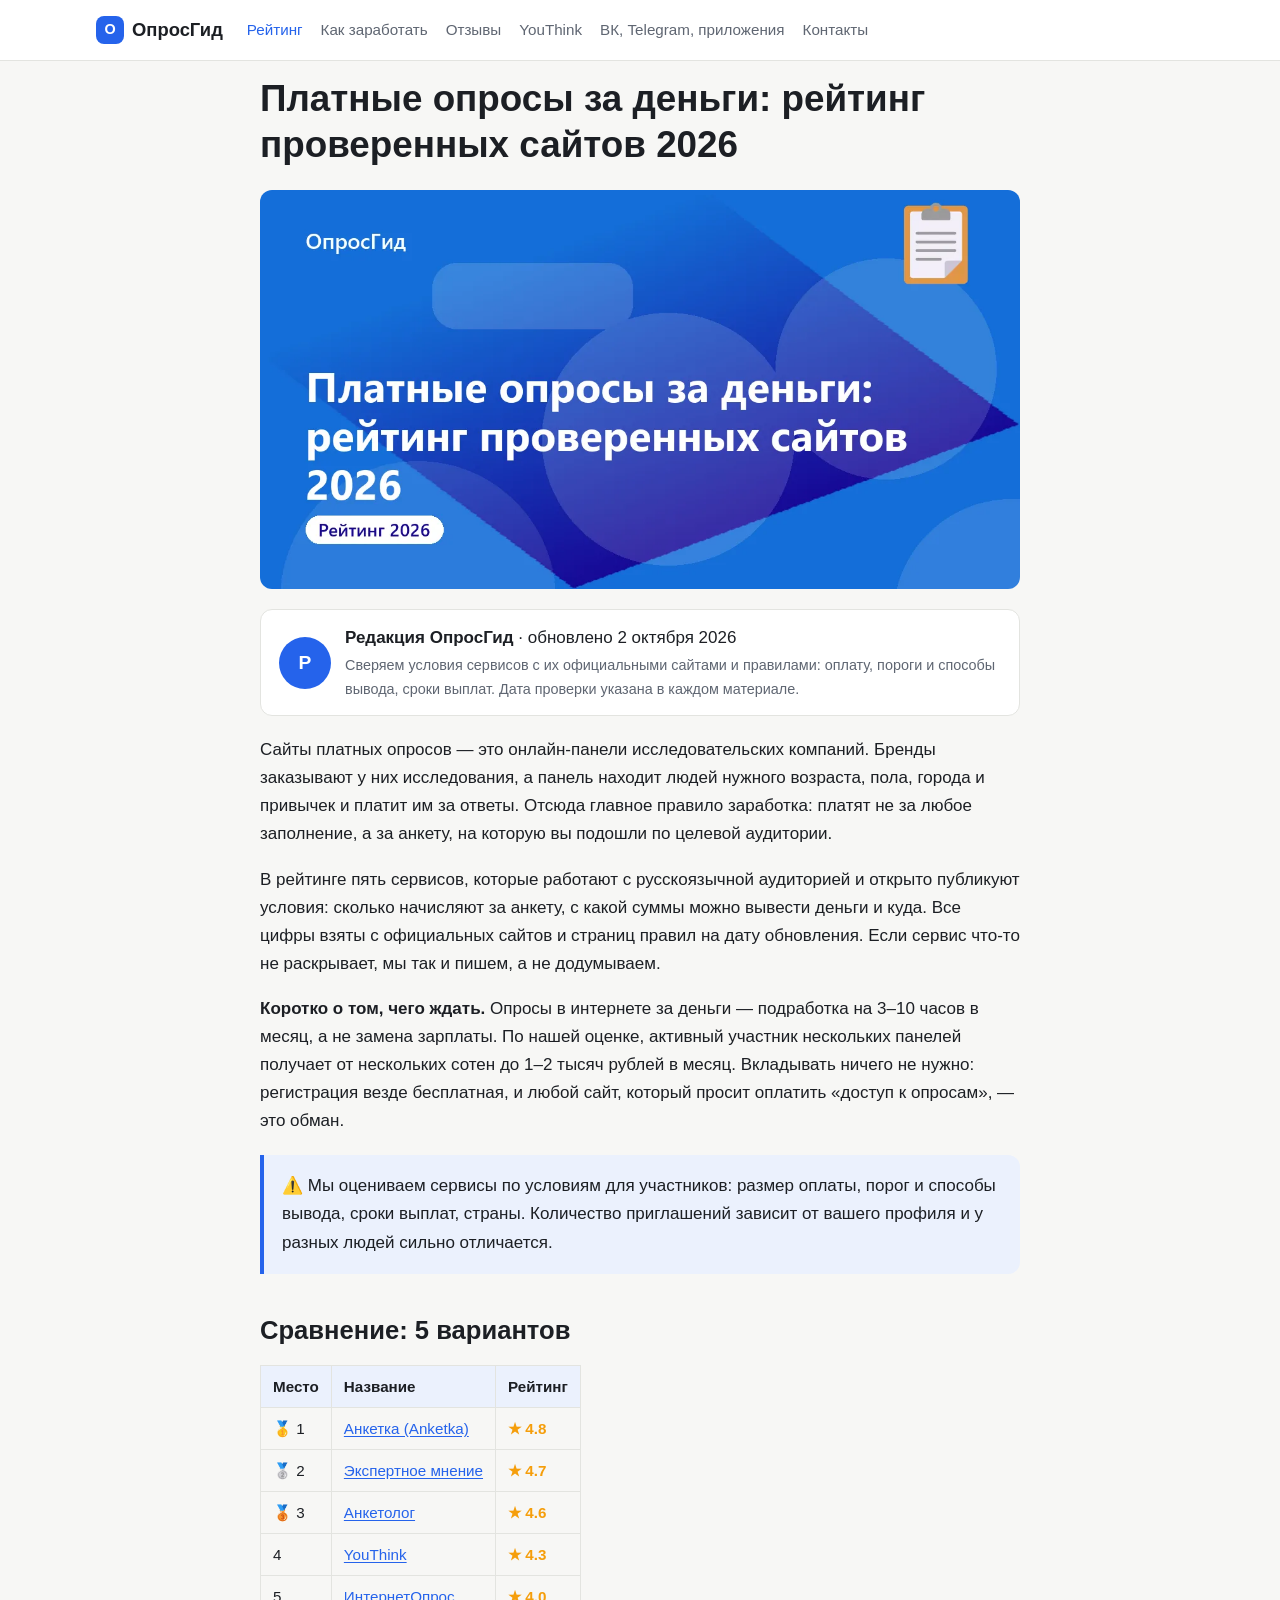
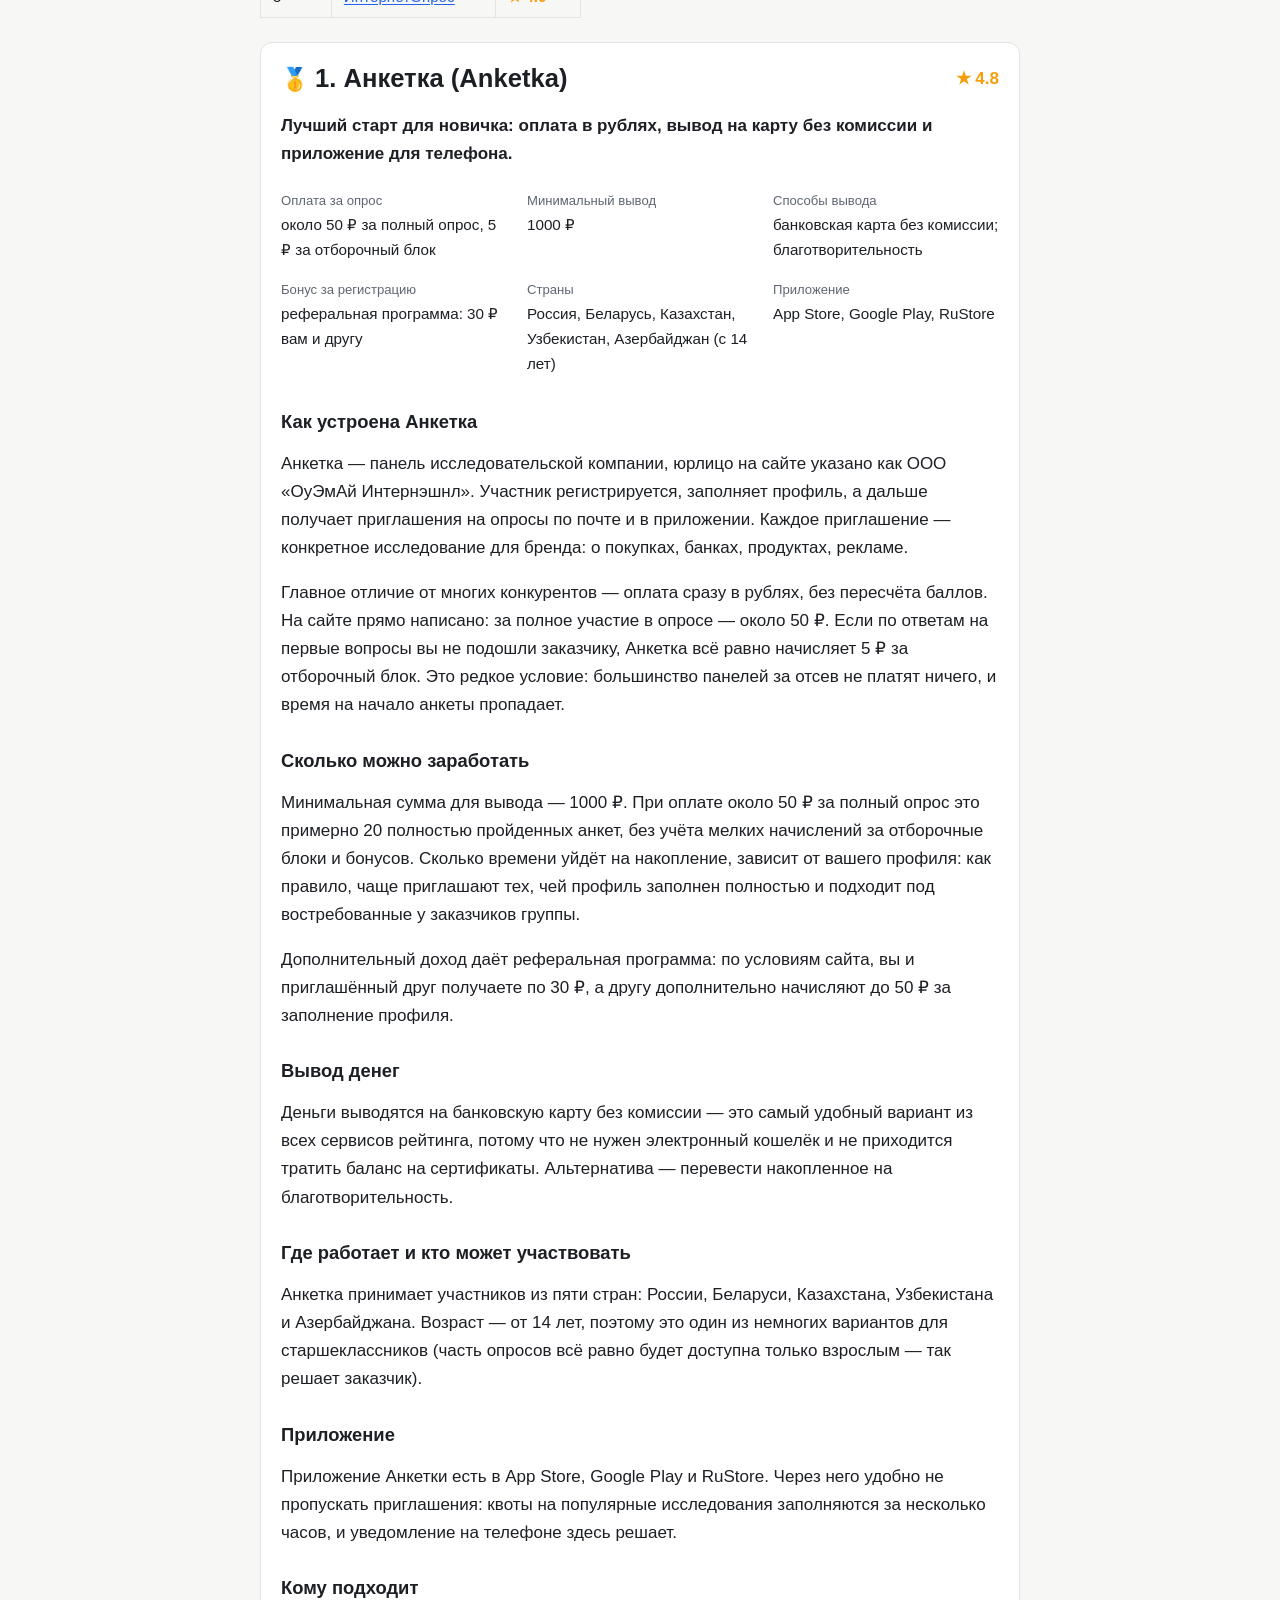
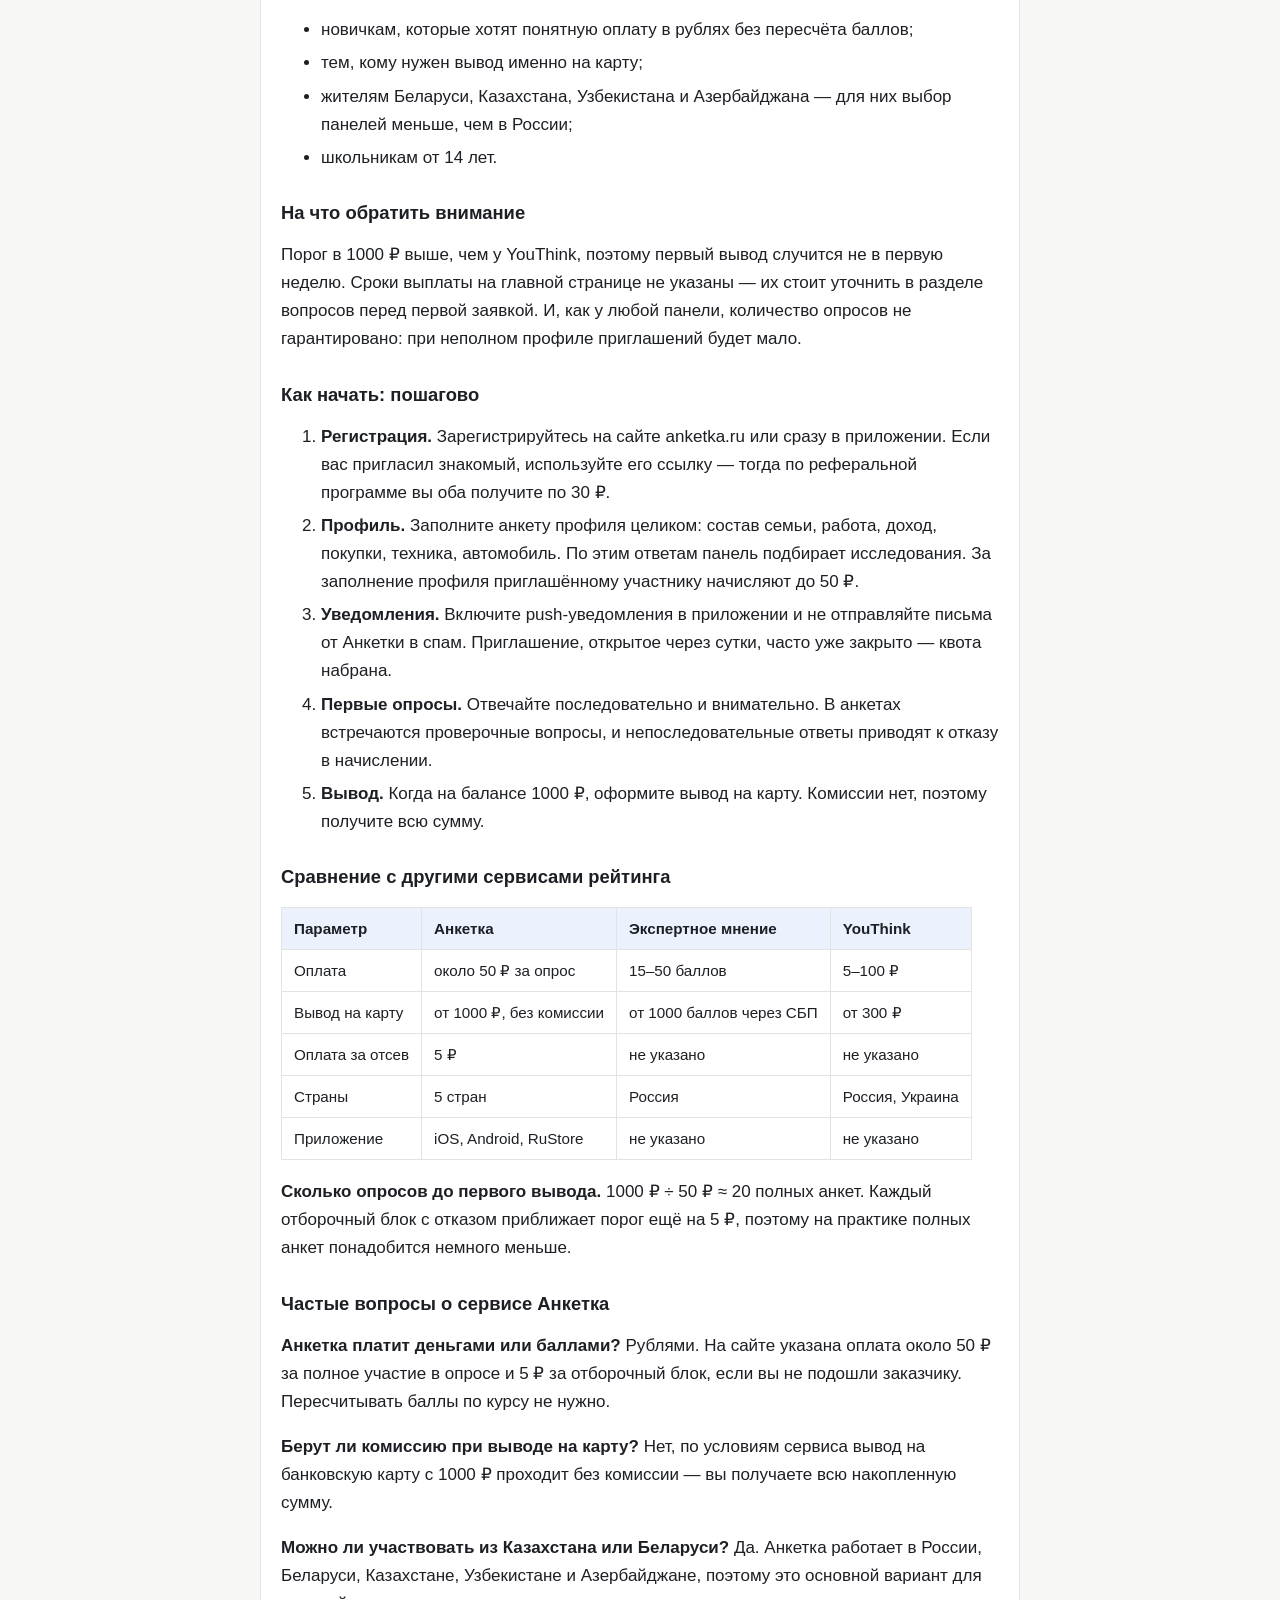
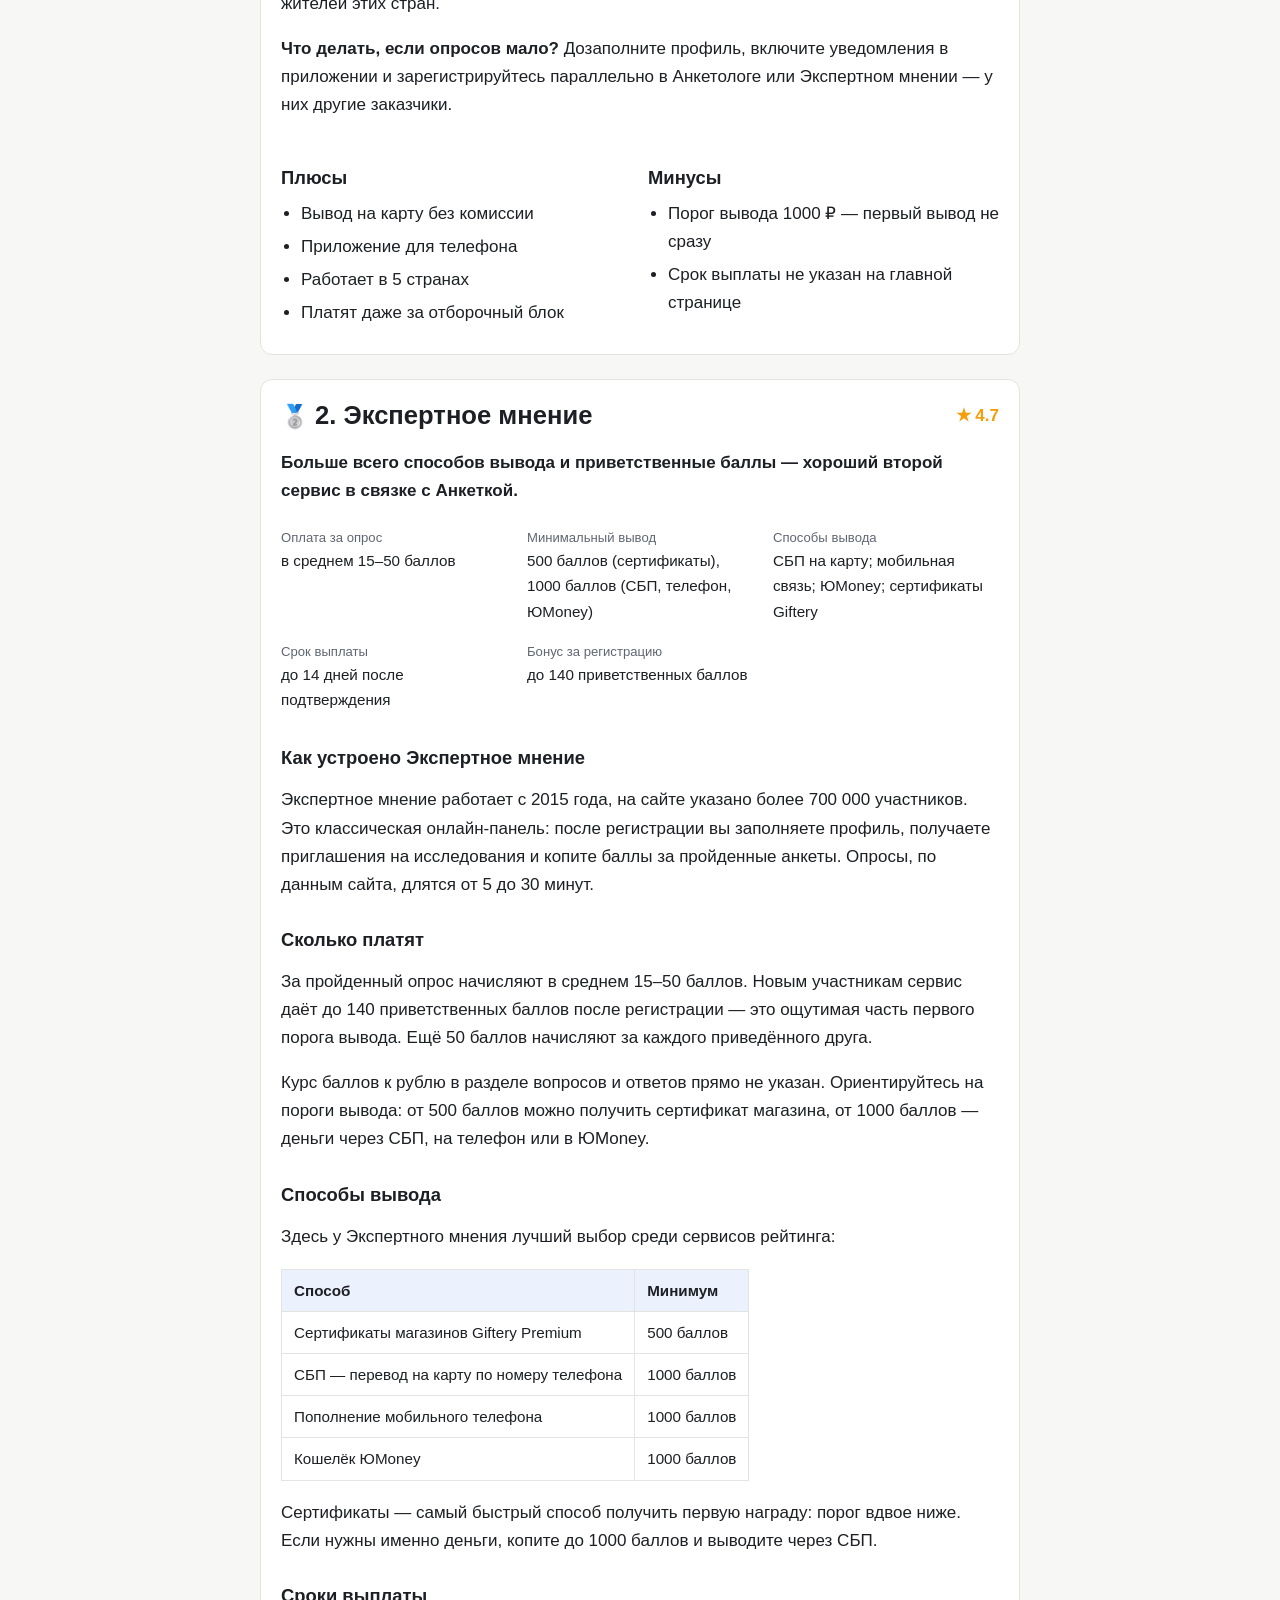
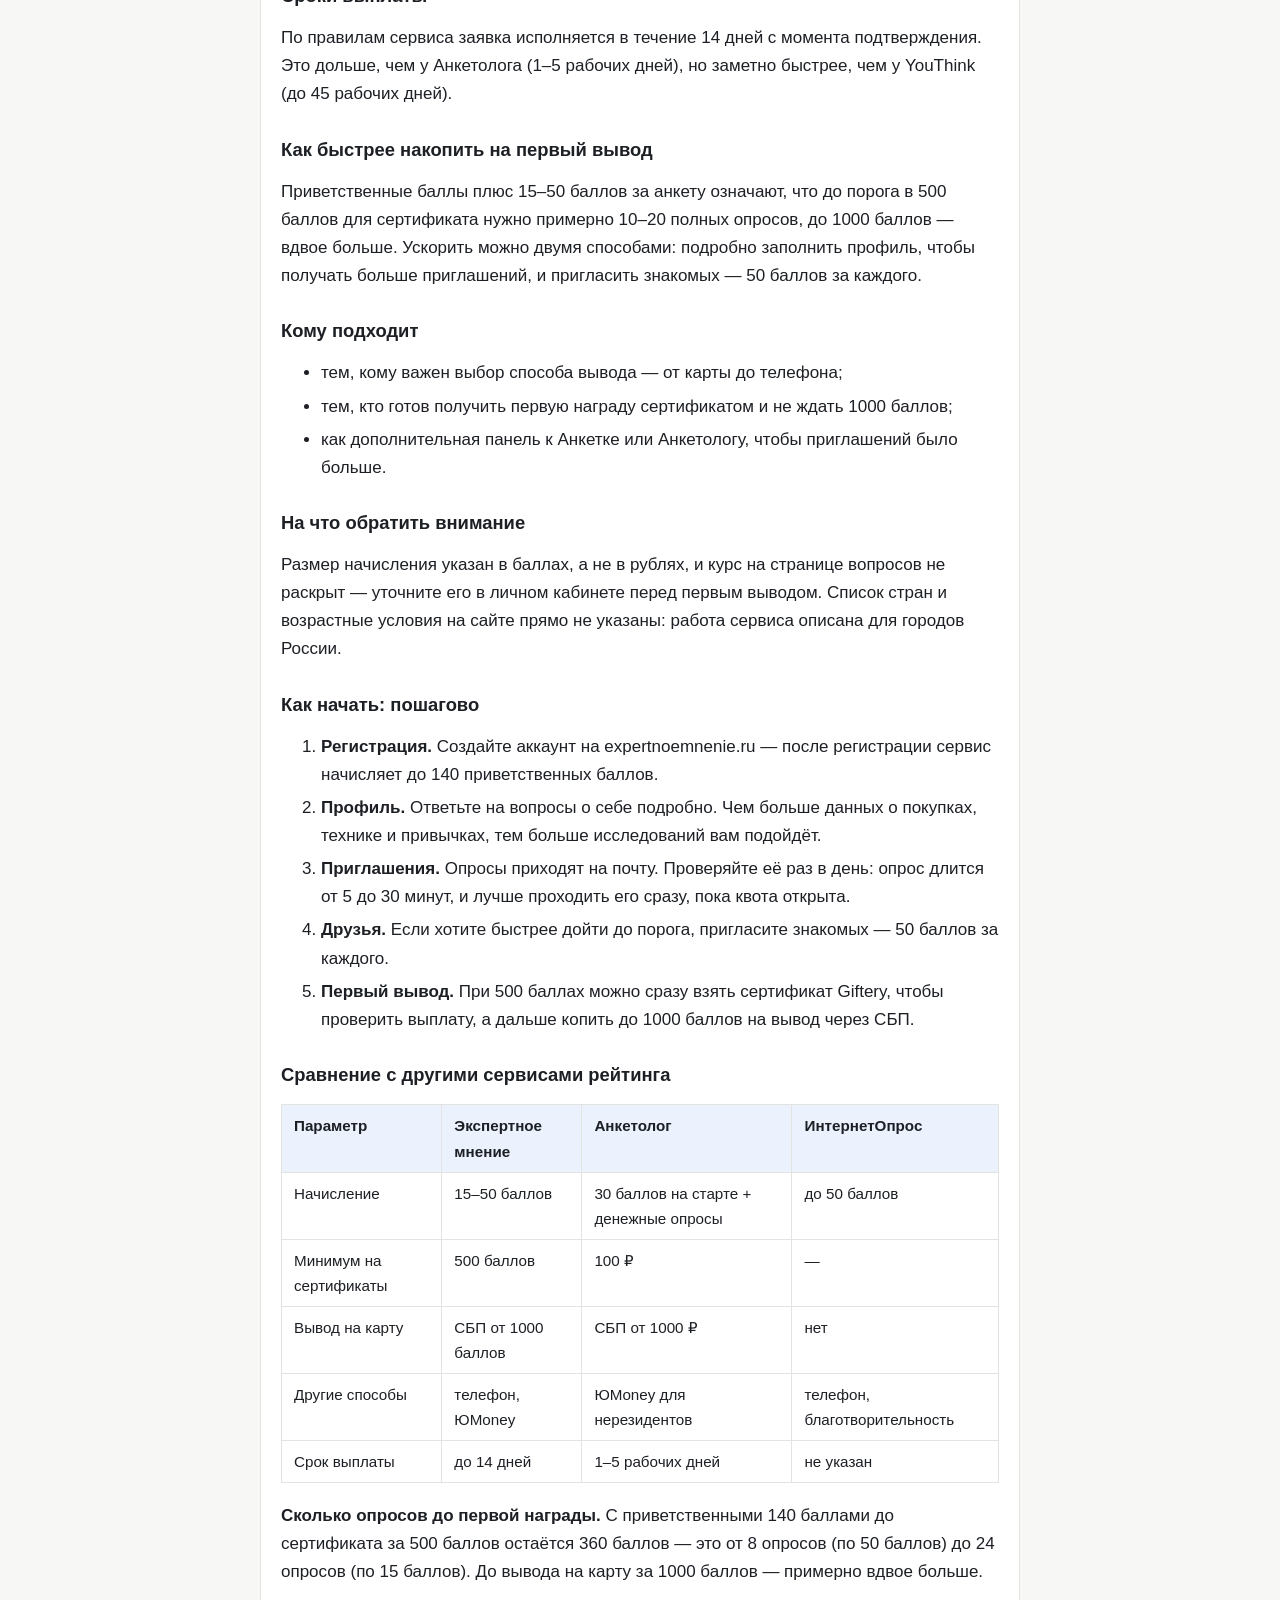
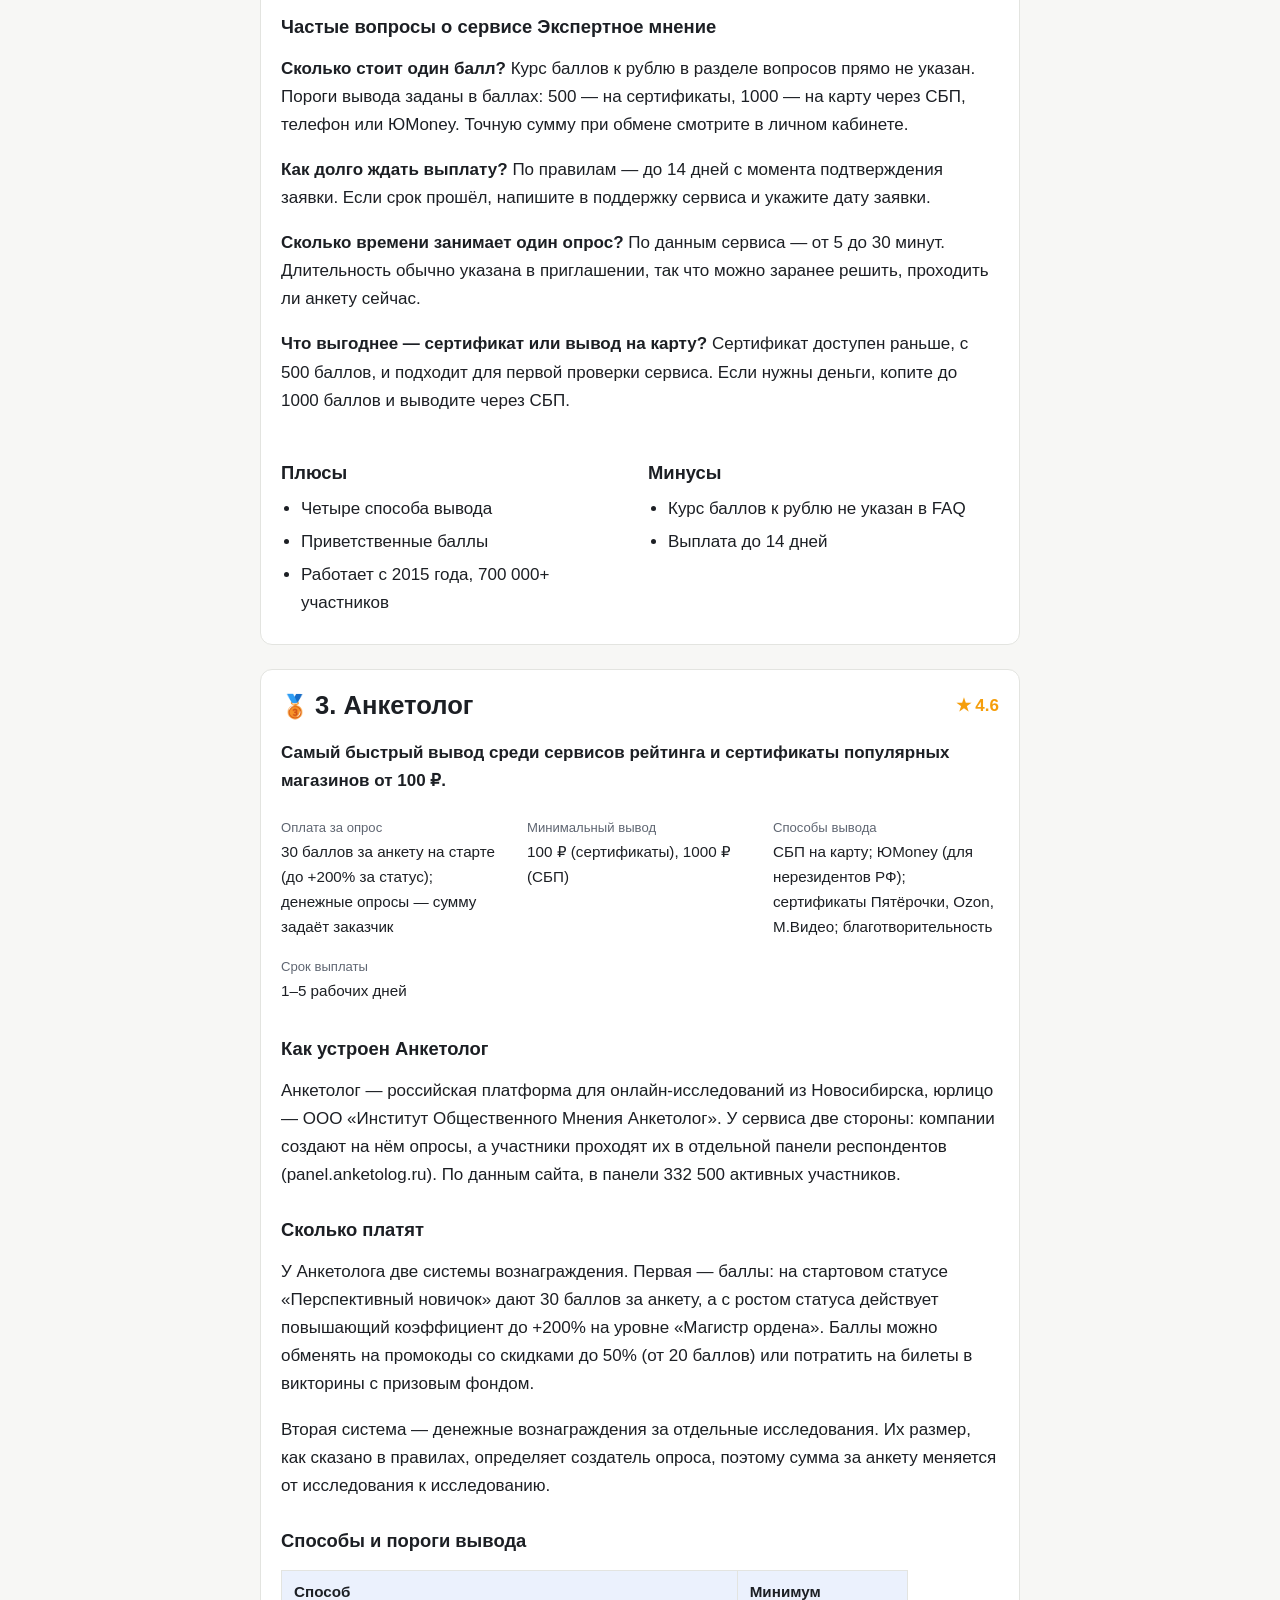
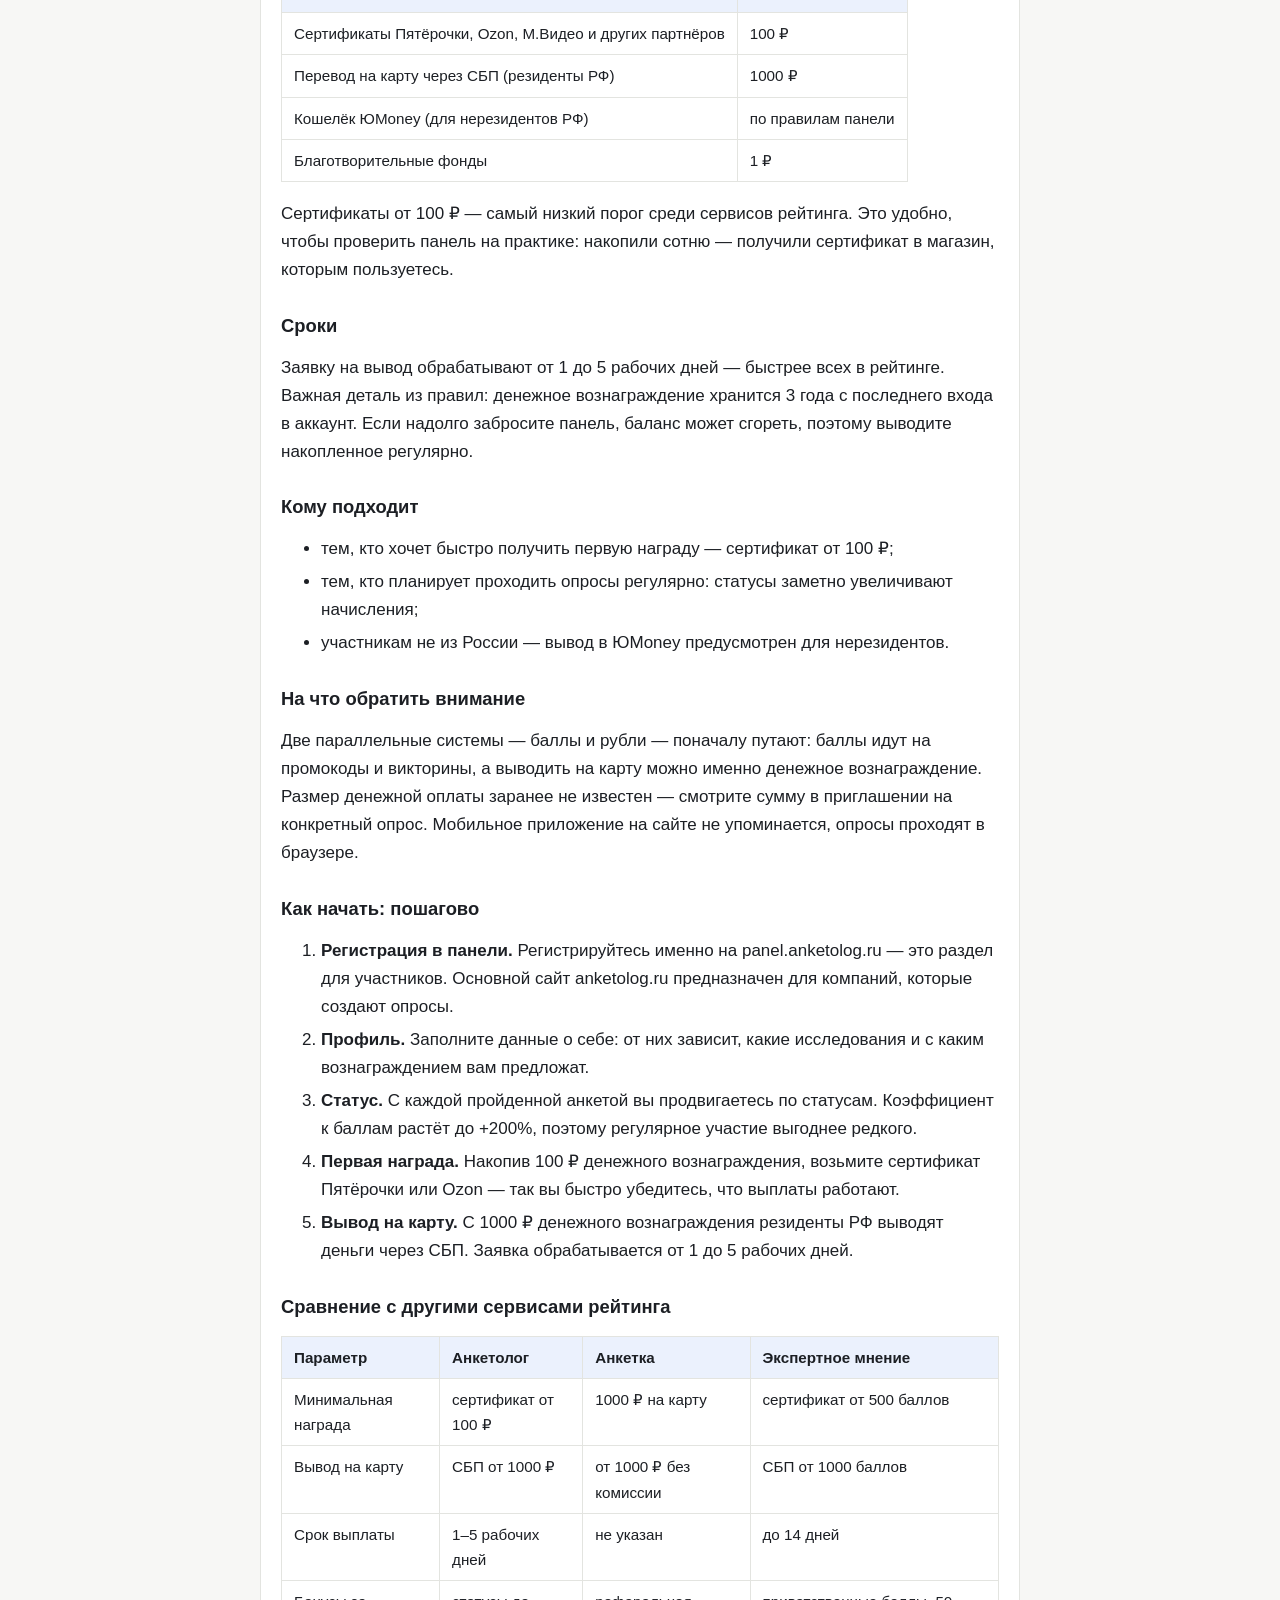
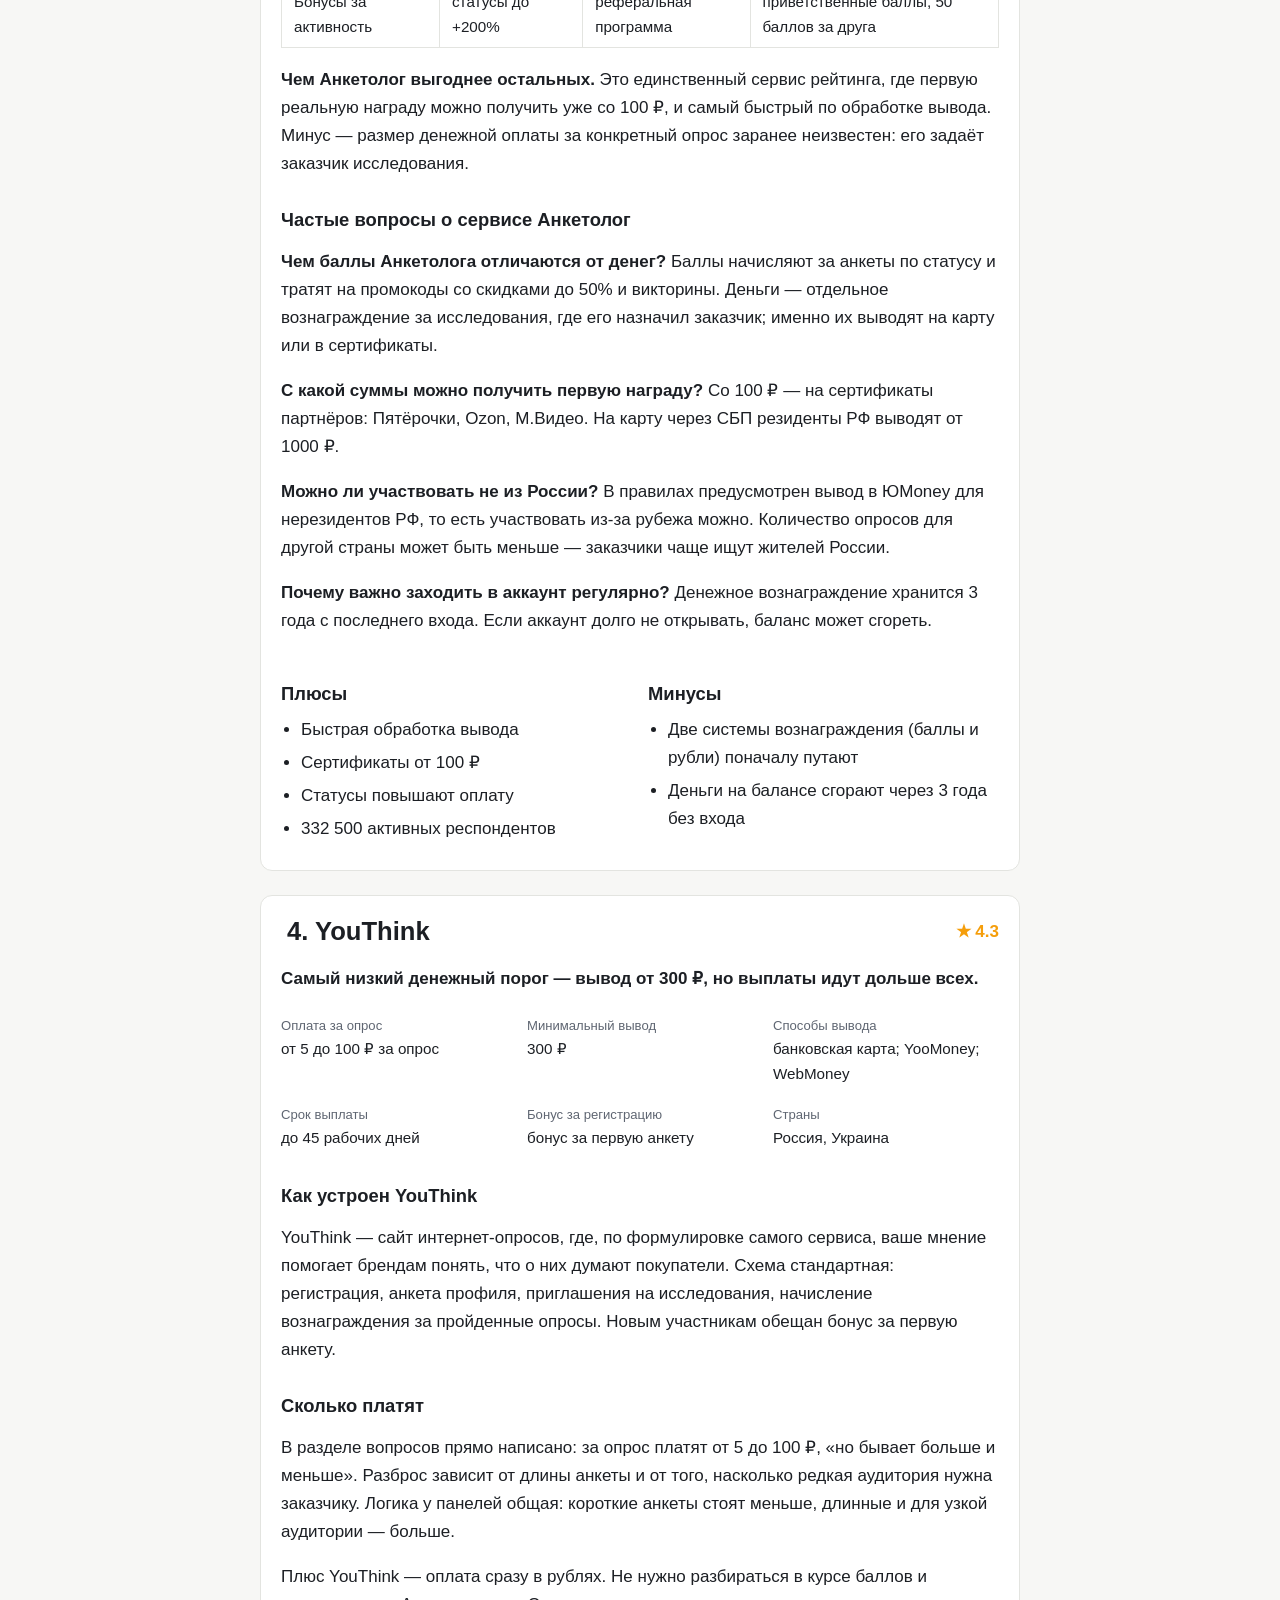
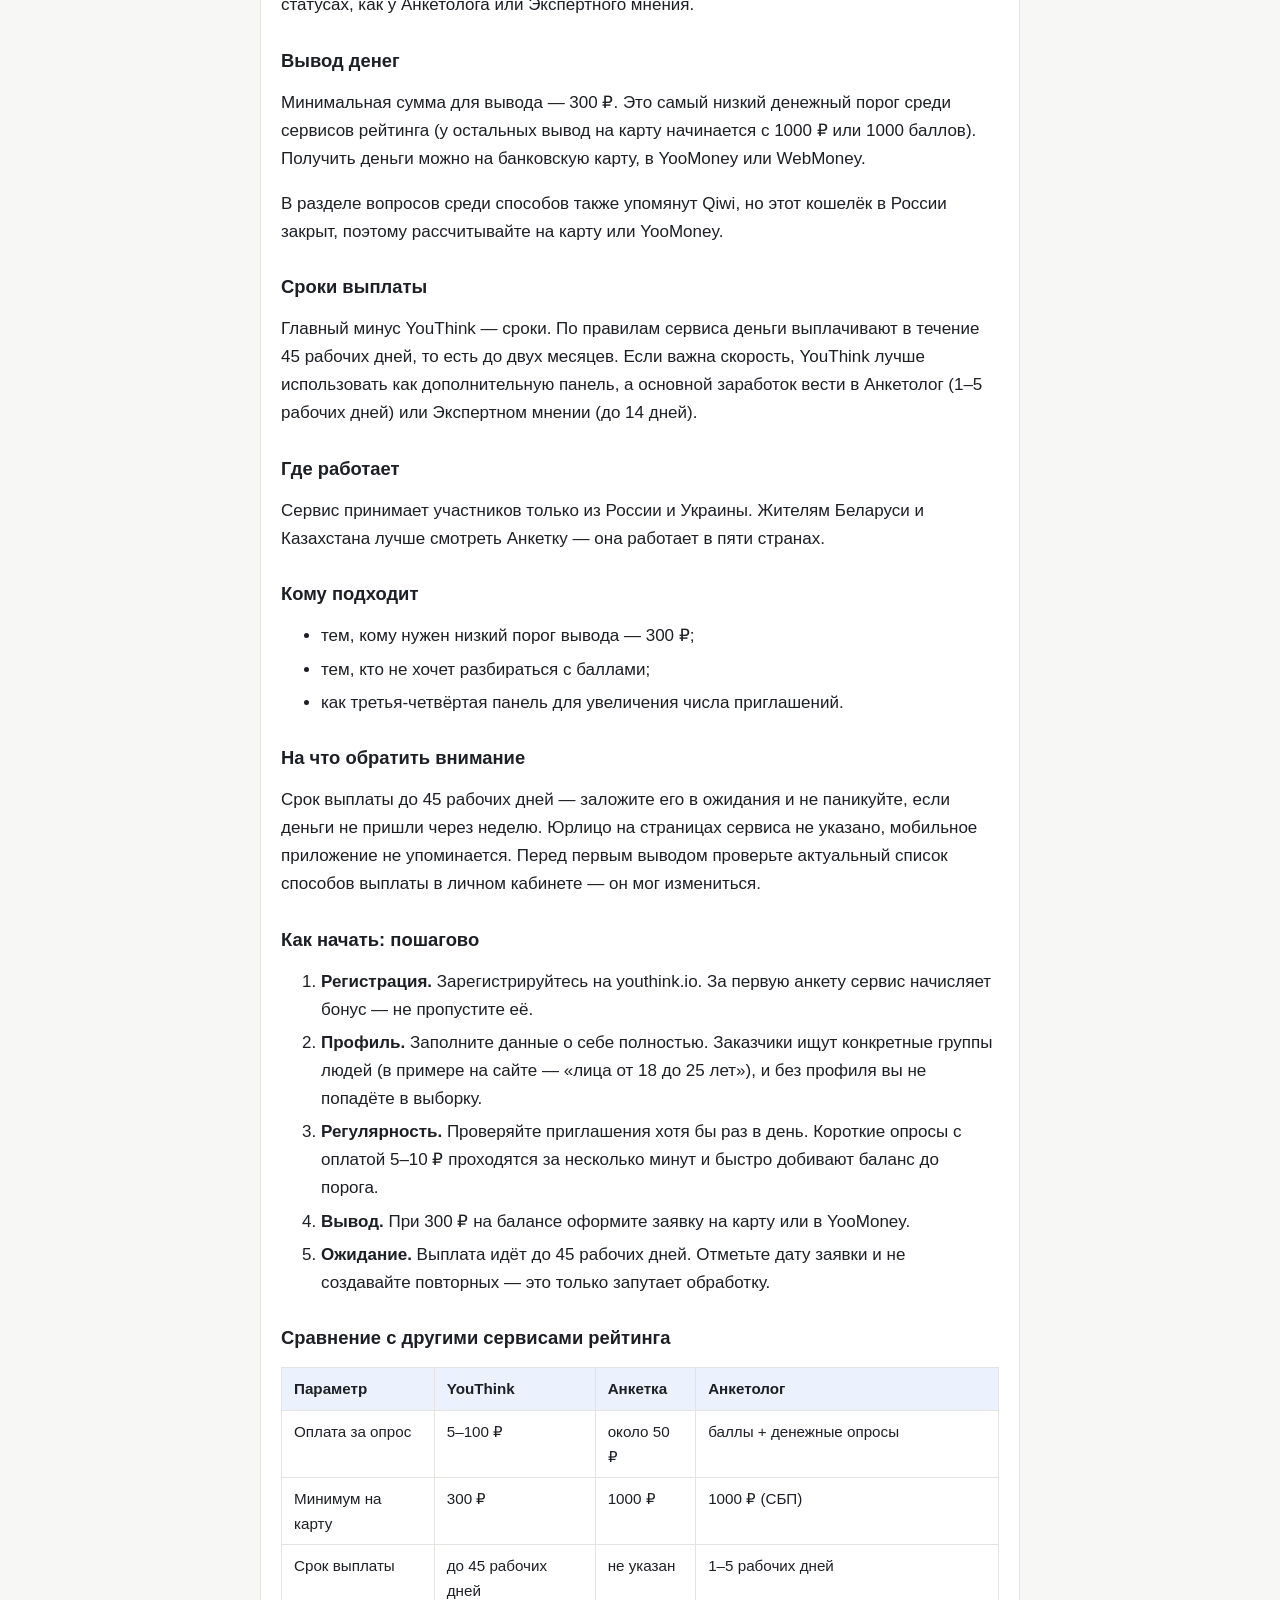
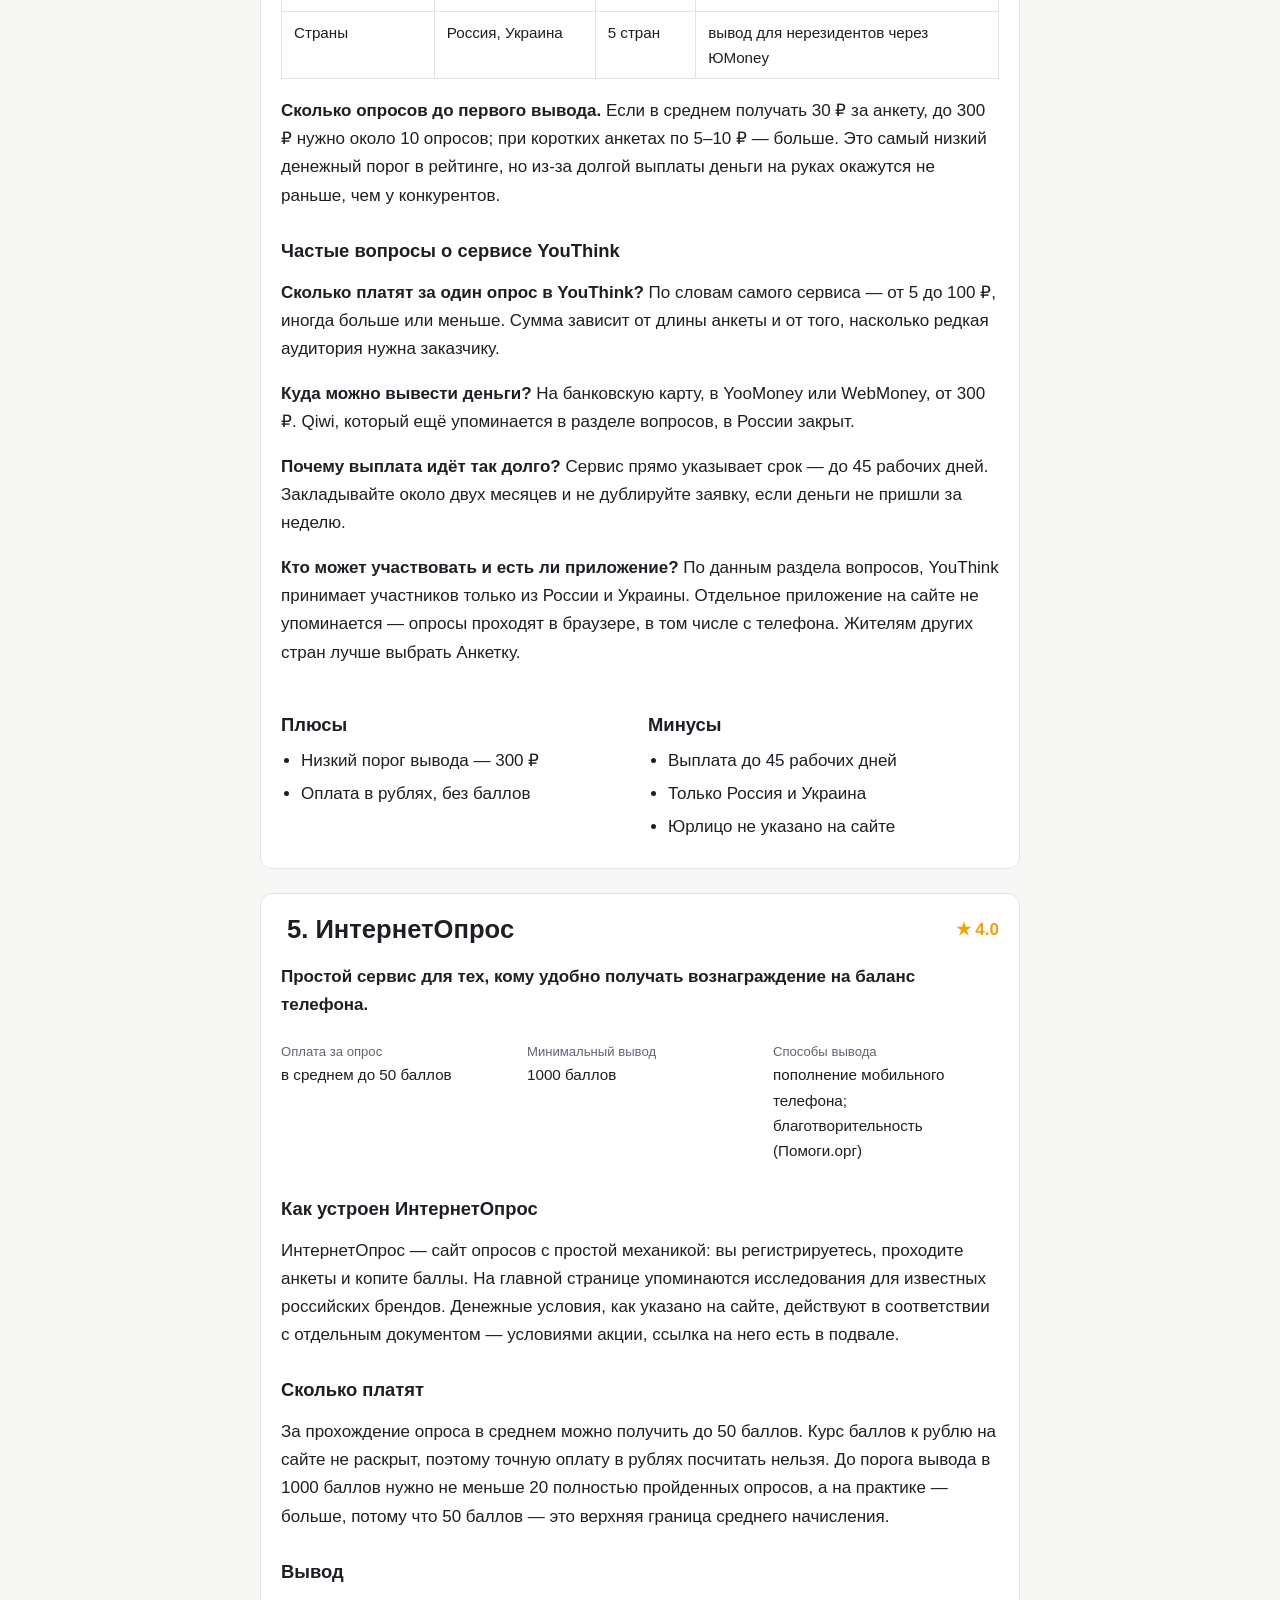
==== commit a42312f3: "Обновление сайта 2026-10-19" ====
--- a/index.html
+++ b/index.html
@@ -12,12 +12,16 @@
 <meta property="og:title" content="Платные опросы за деньги: рейтинг сайтов 2026">
 <meta property="og:description" content="5 сайтов платных опросов с выводом денег: сколько платят за анкету, минимальная сумма вывода, способы и сроки выплат. Условия сверены с официальными сайтами.">
 <meta property="og:url" content="https://platnye-onlajn-oprosy.vercel.app/">
-<meta name="theme-color" content="#2563eb">
+<meta property="og:image" content="https://platnye-onlajn-oprosy.vercel.app/img/glavnaya.webp">
+<meta property="og:image:width" content="1200">
+<meta property="og:image:height" content="630">
+<meta property="og:image:alt" content="Платные опросы за деньги: рейтинг проверенных сайтов 2026">
+<meta name="twitter:card" content="summary_large_image"><meta name="theme-color" content="#2563eb">
 <link rel="icon" href="/favicon.svg" type="image/svg+xml">
-<link rel="stylesheet" href="/assets/style.css?v=93abc5ee">
+<link rel="stylesheet" href="/assets/style.css?v=2ce47a9f">
 <style>:root{--accent:#2563eb}</style>
 <script type="application/ld+json">{"@context": "https://schema.org", "@type": "WebSite", "inLanguage": "ru", "name": "\u041e\u043f\u0440\u043e\u0441\u0413\u0438\u0434", "url": "https://platnye-onlajn-oprosy.vercel.app/"}</script>
-<script type="application/ld+json">{"@context": "https://schema.org", "@type": "Article", "author": {"@type": "Person", "name": "\u0420\u0435\u0434\u0430\u043a\u0446\u0438\u044f \u041e\u043f\u0440\u043e\u0441\u0413\u0438\u0434"}, "dateModified": "2026-10-02", "datePublished": "2026-10-02", "description": "5 \u0441\u0430\u0439\u0442\u043e\u0432 \u043f\u043b\u0430\u0442\u043d\u044b\u0445 \u043e\u043f\u0440\u043e\u0441\u043e\u0432 \u0441 \u0432\u044b\u0432\u043e\u0434\u043e\u043c \u0434\u0435\u043d\u0435\u0433: \u0441\u043a\u043e\u043b\u044c\u043a\u043e \u043f\u043b\u0430\u0442\u044f\u0442 \u0437\u0430 \u0430\u043d\u043a\u0435\u0442\u0443, \u043c\u0438\u043d\u0438\u043c\u0430\u043b\u044c\u043d\u0430\u044f \u0441\u0443\u043c\u043c\u0430 \u0432\u044b\u0432\u043e\u0434\u0430, \u0441\u043f\u043e\u0441\u043e\u0431\u044b \u0438 \u0441\u0440\u043e\u043a\u0438 \u0432\u044b\u043f\u043b\u0430\u0442. \u0423\u0441\u043b\u043e\u0432\u0438\u044f \u0441\u0432\u0435\u0440\u0435\u043d\u044b \u0441 \u043e\u0444\u0438\u0446\u0438\u0430\u043b\u044c\u043d\u044b\u043c\u0438 \u0441\u0430\u0439\u0442\u0430\u043c\u0438.", "headline": "\u041f\u043b\u0430\u0442\u043d\u044b\u0435 \u043e\u043f\u0440\u043e\u0441\u044b \u0437\u0430 \u0434\u0435\u043d\u044c\u0433\u0438: \u0440\u0435\u0439\u0442\u0438\u043d\u0433 \u043f\u0440\u043e\u0432\u0435\u0440\u0435\u043d\u043d\u044b\u0445 \u0441\u0430\u0439\u0442\u043e\u0432 2026", "mainEntityOfPage": "https://platnye-onlajn-oprosy.vercel.app/", "publisher": {"@type": "Organization", "name": "\u041e\u043f\u0440\u043e\u0441\u0413\u0438\u0434", "url": "https://platnye-onlajn-oprosy.vercel.app"}}</script>
+<script type="application/ld+json">{"@context": "https://schema.org", "@type": "Article", "author": {"@type": "Organization", "name": "\u0420\u0435\u0434\u0430\u043a\u0446\u0438\u044f \u041e\u043f\u0440\u043e\u0441\u0413\u0438\u0434"}, "dateModified": "2026-10-02", "datePublished": "2026-10-02", "description": "5 \u0441\u0430\u0439\u0442\u043e\u0432 \u043f\u043b\u0430\u0442\u043d\u044b\u0445 \u043e\u043f\u0440\u043e\u0441\u043e\u0432 \u0441 \u0432\u044b\u0432\u043e\u0434\u043e\u043c \u0434\u0435\u043d\u0435\u0433: \u0441\u043a\u043e\u043b\u044c\u043a\u043e \u043f\u043b\u0430\u0442\u044f\u0442 \u0437\u0430 \u0430\u043d\u043a\u0435\u0442\u0443, \u043c\u0438\u043d\u0438\u043c\u0430\u043b\u044c\u043d\u0430\u044f \u0441\u0443\u043c\u043c\u0430 \u0432\u044b\u0432\u043e\u0434\u0430, \u0441\u043f\u043e\u0441\u043e\u0431\u044b \u0438 \u0441\u0440\u043e\u043a\u0438 \u0432\u044b\u043f\u043b\u0430\u0442. \u0423\u0441\u043b\u043e\u0432\u0438\u044f \u0441\u0432\u0435\u0440\u0435\u043d\u044b \u0441 \u043e\u0444\u0438\u0446\u0438\u0430\u043b\u044c\u043d\u044b\u043c\u0438 \u0441\u0430\u0439\u0442\u0430\u043c\u0438.", "headline": "\u041f\u043b\u0430\u0442\u043d\u044b\u0435 \u043e\u043f\u0440\u043e\u0441\u044b \u0437\u0430 \u0434\u0435\u043d\u044c\u0433\u0438: \u0440\u0435\u0439\u0442\u0438\u043d\u0433 \u043f\u0440\u043e\u0432\u0435\u0440\u0435\u043d\u043d\u044b\u0445 \u0441\u0430\u0439\u0442\u043e\u0432 2026", "image": {"@type": "ImageObject", "height": 630, "url": "https://platnye-onlajn-oprosy.vercel.app/img/glavnaya.webp", "width": 1200}, "mainEntityOfPage": "https://platnye-onlajn-oprosy.vercel.app/", "publisher": {"@type": "Organization", "name": "\u041e\u043f\u0440\u043e\u0441\u0413\u0438\u0434", "url": "https://platnye-onlajn-oprosy.vercel.app"}}</script>
 <script type="application/ld+json">{"@context": "https://schema.org", "@type": "ItemList", "itemListElement": [{"@type": "ListItem", "name": "\u0410\u043d\u043a\u0435\u0442\u043a\u0430 (Anketka)", "position": 1, "url": "https://platnye-onlajn-oprosy.vercel.app/#anketka-anketka"}, {"@type": "ListItem", "name": "\u042d\u043a\u0441\u043f\u0435\u0440\u0442\u043d\u043e\u0435 \u043c\u043d\u0435\u043d\u0438\u0435", "position": 2, "url": "https://platnye-onlajn-oprosy.vercel.app/#ekspertnoe-mnenie"}, {"@type": "ListItem", "name": "\u0410\u043d\u043a\u0435\u0442\u043e\u043b\u043e\u0433", "position": 3, "url": "https://platnye-onlajn-oprosy.vercel.app/#anketolog"}, {"@type": "ListItem", "name": "YouThink", "position": 4, "url": "https://platnye-onlajn-oprosy.vercel.app/#youthink"}, {"@type": "ListItem", "name": "\u0418\u043d\u0442\u0435\u0440\u043d\u0435\u0442\u041e\u043f\u0440\u043e\u0441", "position": 5, "url": "https://platnye-onlajn-oprosy.vercel.app/#internetopros"}], "name": "\u041f\u043b\u0430\u0442\u043d\u044b\u0435 \u043e\u043f\u0440\u043e\u0441\u044b \u0437\u0430 \u0434\u0435\u043d\u044c\u0433\u0438: \u0440\u0435\u0439\u0442\u0438\u043d\u0433 \u043f\u0440\u043e\u0432\u0435\u0440\u0435\u043d\u043d\u044b\u0445 \u0441\u0430\u0439\u0442\u043e\u0432 2026"}</script>
 <script type="application/ld+json">{"@context": "https://schema.org", "@type": "FAQPage", "mainEntity": [{"@type": "Question", "acceptedAnswer": {"@type": "Answer", "text": "\u003cp\u003e\u041f\u043e \u043e\u0444\u0438\u0446\u0438\u0430\u043b\u044c\u043d\u044b\u043c \u0443\u0441\u043b\u043e\u0432\u0438\u044f\u043c \u0441\u0435\u0440\u0432\u0438\u0441\u043e\u0432 \u0438\u0437 \u0440\u0435\u0439\u0442\u0438\u043d\u0433\u0430, \u0437\u0430 \u043e\u0434\u0438\u043d \u043f\u043e\u043b\u043d\u044b\u0439 \u043e\u043f\u0440\u043e\u0441 \u043d\u0430\u0447\u0438\u0441\u043b\u044f\u044e\u0442 \u043e\u0442 5 \u0434\u043e 100 \u20bd (\u0443 YouThink), \u043e\u043a\u043e\u043b\u043e 50 \u20bd (\u0443 \u0410\u043d\u043a\u0435\u0442\u043a\u0438) \u0438\u043b\u0438 15\u201350 \u0431\u0430\u043b\u043b\u043e\u0432 (\u0443 \u042d\u043a\u0441\u043f\u0435\u0440\u0442\u043d\u043e\u0433\u043e \u043c\u043d\u0435\u043d\u0438\u044f). \u041f\u0440\u0438\u0433\u043b\u0430\u0448\u0435\u043d\u0438\u0439 \u043f\u0440\u0438\u0445\u043e\u0434\u0438\u0442 \u043d\u0435\u043c\u043d\u043e\u0433\u043e, \u043f\u043e\u044d\u0442\u043e\u043c\u0443, \u043f\u043e \u043d\u0430\u0448\u0435\u0439 \u043e\u0446\u0435\u043d\u043a\u0435, \u0443 \u0430\u043a\u0442\u0438\u0432\u043d\u043e\u0433\u043e \u0443\u0447\u0430\u0441\u0442\u043d\u0438\u043a\u0430 3\u20134 \u043f\u0430\u043d\u0435\u043b\u0435\u0439 \u0432\u044b\u0445\u043e\u0434\u0438\u0442 \u043e\u0442 \u043d\u0435\u0441\u043a\u043e\u043b\u044c\u043a\u0438\u0445 \u0441\u043e\u0442\u0435\u043d \u0434\u043e 1\u20132 \u0442\u044b\u0441\u044f\u0447 \u0440\u0443\u0431\u043b\u0435\u0439 \u0432 \u043c\u0435\u0441\u044f\u0446. \u042d\u0442\u043e \u043f\u043e\u0434\u0440\u0430\u0431\u043e\u0442\u043a\u0430, \u0430 \u043d\u0435 \u043e\u0441\u043d\u043e\u0432\u043d\u043e\u0439 \u0434\u043e\u0445\u043e\u0434.\u003c/p\u003e"}, "name": "\u0421\u043a\u043e\u043b\u044c\u043a\u043e \u0440\u0435\u0430\u043b\u044c\u043d\u043e \u043c\u043e\u0436\u043d\u043e \u0437\u0430\u0440\u0430\u0431\u043e\u0442\u0430\u0442\u044c \u043d\u0430 \u043f\u043b\u0430\u0442\u043d\u044b\u0445 \u043e\u043f\u0440\u043e\u0441\u0430\u0445?"}, {"@type": "Question", "acceptedAnswer": {"@type": "Answer", "text": "\u003cp\u003e\u041d\u0435\u0442. \u0412\u0441\u0435 \u0441\u0435\u0440\u0432\u0438\u0441\u044b \u0438\u0437 \u0440\u0435\u0439\u0442\u0438\u043d\u0433\u0430 \u0431\u0435\u0441\u043f\u043b\u0430\u0442\u043d\u044b \u0434\u043b\u044f \u0443\u0447\u0430\u0441\u0442\u043d\u0438\u043a\u043e\u0432: \u0434\u0435\u043d\u044c\u0433\u0438 \u043f\u043b\u0430\u0442\u0438\u0442 \u0437\u0430\u043a\u0430\u0437\u0447\u0438\u043a \u0438\u0441\u0441\u043b\u0435\u0434\u043e\u0432\u0430\u043d\u0438\u044f. \u0415\u0441\u043b\u0438 \u0441\u0430\u0439\u0442 \u043f\u0440\u043e\u0441\u0438\u0442 \u043e\u043f\u043b\u0430\u0442\u0438\u0442\u044c \u0434\u043e\u0441\u0442\u0443\u043f, \u00ab\u0430\u043a\u0442\u0438\u0432\u0430\u0446\u0438\u044e \u0430\u043a\u043a\u0430\u0443\u043d\u0442\u0430\u00bb \u0438\u043b\u0438 \u043a\u043e\u043c\u0438\u0441\u0441\u0438\u044e \u0437\u0430 \u0432\u044b\u0432\u043e\u0434 \u0437\u0430\u0440\u0430\u043d\u0435\u0435 \u2014 \u044d\u0442\u043e \u043c\u043e\u0448\u0435\u043d\u043d\u0438\u043a\u0438.\u003c/p\u003e"}, "name": "\u041d\u0443\u0436\u043d\u043e \u043b\u0438 \u043f\u043b\u0430\u0442\u0438\u0442\u044c \u0437\u0430 \u0440\u0435\u0433\u0438\u0441\u0442\u0440\u0430\u0446\u0438\u044e \u0438\u043b\u0438 \u0434\u043e\u0441\u0442\u0443\u043f \u043a \u043e\u043f\u0440\u043e\u0441\u0430\u043c?"}, {"@type": "Question", "acceptedAnswer": {"@type": "Answer", "text": "\u003cp\u003e\u042d\u0442\u043e \u043e\u0442\u0431\u043e\u0440\u043e\u0447\u043d\u044b\u0439 \u0431\u043b\u043e\u043a: \u0437\u0430\u043a\u0430\u0437\u0447\u0438\u043a\u0443 \u043d\u0443\u0436\u043d\u0430 \u043e\u043f\u0440\u0435\u0434\u0435\u043b\u0451\u043d\u043d\u0430\u044f \u0430\u0443\u0434\u0438\u0442\u043e\u0440\u0438\u044f, \u0438 \u0435\u0441\u043b\u0438 \u0432\u044b \u0432 \u043d\u0435\u0451 \u043d\u0435 \u043f\u043e\u043f\u0430\u043b\u0438, \u0430\u043d\u043a\u0435\u0442\u0430 \u0437\u0430\u043a\u0430\u043d\u0447\u0438\u0432\u0430\u0435\u0442\u0441\u044f. \u041d\u0435\u043a\u043e\u0442\u043e\u0440\u044b\u0435 \u0441\u0435\u0440\u0432\u0438\u0441\u044b \u043f\u043b\u0430\u0442\u044f\u0442 \u0438 \u0437\u0430 \u044d\u0442\u043e \u2014 \u043d\u0430\u043f\u0440\u0438\u043c\u0435\u0440, \u0410\u043d\u043a\u0435\u0442\u043a\u0430 \u043d\u0430\u0447\u0438\u0441\u043b\u044f\u0435\u0442 5 \u20bd \u0437\u0430 \u043e\u0442\u0431\u043e\u0440\u043e\u0447\u043d\u044b\u0439 \u0431\u043b\u043e\u043a.\u003c/p\u003e"}, "name": "\u041f\u043e\u0447\u0435\u043c\u0443 \u043e\u043f\u0440\u043e\u0441 \u043e\u0431\u0440\u044b\u0432\u0430\u0435\u0442\u0441\u044f \u043f\u043e\u0441\u043b\u0435 \u043f\u0435\u0440\u0432\u044b\u0445 \u0432\u043e\u043f\u0440\u043e\u0441\u043e\u0432?"}, {"@type": "Question", "acceptedAnswer": {"@type": "Answer", "text": "\u003cp\u003e\u041d\u0430\u043a\u043e\u043f\u0438\u0442\u0435 \u043c\u0438\u043d\u0438\u043c\u0430\u043b\u044c\u043d\u0443\u044e \u0441\u0443\u043c\u043c\u0443 \u0438 \u043e\u0444\u043e\u0440\u043c\u0438\u0442\u0435 \u0437\u0430\u044f\u0432\u043a\u0443 \u0432 \u043b\u0438\u0447\u043d\u043e\u043c \u043a\u0430\u0431\u0438\u043d\u0435\u0442\u0435. \u041d\u0430 \u043a\u0430\u0440\u0442\u0443 \u0432\u044b\u0432\u043e\u0434\u044f\u0442 \u0410\u043d\u043a\u0435\u0442\u043a\u0430 (\u043e\u0442 1000 \u20bd, \u0431\u0435\u0437 \u043a\u043e\u043c\u0438\u0441\u0441\u0438\u0438), \u042d\u043a\u0441\u043f\u0435\u0440\u0442\u043d\u043e\u0435 \u043c\u043d\u0435\u043d\u0438\u0435 \u0438 \u0410\u043d\u043a\u0435\u0442\u043e\u043b\u043e\u0433 (\u0447\u0435\u0440\u0435\u0437 \u0421\u0411\u041f \u043e\u0442 1000), YouThink (\u043e\u0442 300 \u20bd). \u0421\u0440\u043e\u043a \u2014 \u043e\u0442 1\u20135 \u0440\u0430\u0431\u043e\u0447\u0438\u0445 \u0434\u043d\u0435\u0439 \u0443 \u0410\u043d\u043a\u0435\u0442\u043e\u043b\u043e\u0433\u0430 \u0434\u043e 45 \u0440\u0430\u0431\u043e\u0447\u0438\u0445 \u0434\u043d\u0435\u0439 \u0443 YouThink.\u003c/p\u003e"}, "name": "\u041a\u0430\u043a \u0432\u044b\u0432\u0435\u0441\u0442\u0438 \u0434\u0435\u043d\u044c\u0433\u0438 \u0441 \u0441\u0430\u0439\u0442\u0430 \u043e\u043f\u0440\u043e\u0441\u043e\u0432 \u043d\u0430 \u043a\u0430\u0440\u0442\u0443?"}, {"@type": "Question", "acceptedAnswer": {"@type": "Answer", "text": "\u003cp\u003e\u0414\u0430, \u0432\u0441\u0435 \u0441\u0430\u0439\u0442\u044b \u0438\u0437 \u0440\u0435\u0439\u0442\u0438\u043d\u0433\u0430 \u043e\u0442\u043a\u0440\u044b\u0432\u0430\u044e\u0442\u0441\u044f \u0432 \u043c\u043e\u0431\u0438\u043b\u044c\u043d\u043e\u043c \u0431\u0440\u0430\u0443\u0437\u0435\u0440\u0435. \u0423 \u0410\u043d\u043a\u0435\u0442\u043a\u0438 \u0435\u0441\u0442\u044c \u043e\u0442\u0434\u0435\u043b\u044c\u043d\u043e\u0435 \u043f\u0440\u0438\u043b\u043e\u0436\u0435\u043d\u0438\u0435 \u0432 App Store, Google Play \u0438 RuStore.\u003c/p\u003e"}, "name": "\u041c\u043e\u0436\u043d\u043e \u043b\u0438 \u043f\u0440\u043e\u0445\u043e\u0434\u0438\u0442\u044c \u043e\u043f\u0440\u043e\u0441\u044b \u0441 \u0442\u0435\u043b\u0435\u0444\u043e\u043d\u0430?"}, {"@type": "Question", "acceptedAnswer": {"@type": "Answer", "text": "\u003cp\u003e\u0412\u043e\u0437\u0440\u0430\u0441\u0442 \u0443\u043a\u0430\u0437\u044b\u0432\u0430\u044e\u0442 \u043d\u0435 \u0432\u0441\u0435 \u0441\u0435\u0440\u0432\u0438\u0441\u044b. \u0410\u043d\u043a\u0435\u0442\u043a\u0430 \u043f\u0440\u0438\u0433\u043b\u0430\u0448\u0430\u0435\u0442 \u0443\u0447\u0430\u0441\u0442\u043d\u0438\u043a\u043e\u0432 \u043e\u0442 14 \u043b\u0435\u0442, \u0443 \u043e\u0441\u0442\u0430\u043b\u044c\u043d\u044b\u0445 \u043f\u0430\u043d\u0435\u043b\u0435\u0439 \u0443\u0441\u043b\u043e\u0432\u0438\u044f \u0441\u043c\u043e\u0442\u0440\u0438\u0442\u0435 \u0432 \u043f\u0440\u0430\u0432\u0438\u043b\u0430\u0445 \u043f\u0440\u0438 \u0440\u0435\u0433\u0438\u0441\u0442\u0440\u0430\u0446\u0438\u0438 \u2014 \u0447\u0430\u0441\u0442\u044c \u043e\u043f\u0440\u043e\u0441\u043e\u0432 \u0434\u043e\u0441\u0442\u0443\u043f\u043d\u0430 \u0442\u043e\u043b\u044c\u043a\u043e \u0441\u043e\u0432\u0435\u0440\u0448\u0435\u043d\u043d\u043e\u043b\u0435\u0442\u043d\u0438\u043c.\u003c/p\u003e"}, "name": "\u0421 \u043a\u0430\u043a\u043e\u0433\u043e \u0432\u043e\u0437\u0440\u0430\u0441\u0442\u0430 \u043c\u043e\u0436\u043d\u043e \u0443\u0447\u0430\u0441\u0442\u0432\u043e\u0432\u0430\u0442\u044c?"}, {"@type": "Question", "acceptedAnswer": {"@type": "Answer", "text": "\u003cp\u003e\u042d\u0442\u043e \u0437\u0430\u0432\u0438\u0441\u0438\u0442 \u043e\u0442 \u0442\u043e\u0433\u043e, \u043a\u0430\u043a \u0441\u0435\u0440\u0432\u0438\u0441 \u043e\u0444\u043e\u0440\u043c\u043b\u044f\u0435\u0442 \u0432\u044b\u043f\u043b\u0430\u0442\u0443 \u2014 \u0443 \u0447\u0430\u0441\u0442\u0438 \u043f\u0430\u043d\u0435\u043b\u0435\u0439 \u043d\u0430\u0447\u0438\u0441\u043b\u0435\u043d\u0438\u044f \u0438\u0434\u0443\u0442 \u043f\u043e \u0443\u0441\u043b\u043e\u0432\u0438\u044f\u043c \u0430\u043a\u0446\u0438\u0438, \u0441\u0441\u044b\u043b\u043a\u0430 \u043d\u0430 \u043d\u0438\u0445 \u0435\u0441\u0442\u044c \u043d\u0430 \u0441\u0430\u0439\u0442\u0435. \u041f\u0440\u043e\u0447\u0438\u0442\u0430\u0439\u0442\u0435 \u044d\u0442\u043e\u0442 \u0434\u043e\u043a\u0443\u043c\u0435\u043d\u0442 \u043f\u0435\u0440\u0435\u0434 \u0432\u044b\u0432\u043e\u0434\u043e\u043c, \u0430 \u0435\u0441\u043b\u0438 \u0441\u0443\u043c\u043c\u0430 \u0437\u0430 \u0433\u043e\u0434 \u043f\u043e\u043b\u0443\u0447\u0430\u0435\u0442\u0441\u044f \u0437\u0430\u043c\u0435\u0442\u043d\u043e\u0439, \u0443\u0442\u043e\u0447\u043d\u0438\u0442\u0435 \u043f\u043e\u0440\u044f\u0434\u043e\u043a \u0432 \u0424\u041d\u0421 \u0438\u043b\u0438 \u0443 \u043d\u0430\u043b\u043e\u0433\u043e\u0432\u043e\u0433\u043e \u043a\u043e\u043d\u0441\u0443\u043b\u044c\u0442\u0430\u043d\u0442\u0430.\u003c/p\u003e"}, "name": "\u041f\u043b\u0430\u0442\u044f\u0442 \u043b\u0438 \u043d\u0430\u043b\u043e\u0433\u0438 \u0441 \u0434\u043e\u0445\u043e\u0434\u0430 \u043e\u0442 \u043e\u043f\u0440\u043e\u0441\u043e\u0432?"}]}</script>
 </head>
@@ -38,6 +42,7 @@
 <main class="wrap">
 <article class="read content" style="margin:0 auto">
   <h1>Платные опросы за деньги: рейтинг проверенных сайтов 2026</h1>
+  <figure class="cover"><img src="/img/glavnaya.webp" alt="Платные опросы за деньги: рейтинг проверенных сайтов 2026" width="1200" height="630" fetchpriority="high"></figure>
   <div class="author">
   <div class="avatar" aria-hidden="true">Р</div>
   <div><strong>Редакция ОпросГид</strong> · обновлено 2 октября 2026<p>Сверяем условия сервисов с их официальными сайтами и правилами: оплату, пороги и способы вывода, сроки выплат. Дата проверки указана в каждом материале.</p></div>
@@ -606,16 +611,16 @@
 <li><strong>Отвечайте на приглашение в первые часы.</strong> Квоты на опрос заполняются быстро: если нужно 300 мужчин из Москвы, 301-й получит отказ.</li>
 <li><strong>Не торопитесь внутри анкеты.</strong> Системы контроля качества ловят слишком быстрые ответы и одинаковые варианты подряд. За это аннулируют начисление.</li>
 <li><strong>Выводите деньги, как только набрали порог.</strong> Так вы проверите сервис на практике и не рискуете накопленным, если правила поменяются.</li>
-</ol>  <h2 id="materialy">Полезные материалы</h2>
+</ol><figure class="infographic"><img src="/img/kak-vybrat-shema.webp" alt="Как проходить опросы, чтобы зарабатывать больше — Платные опросы за деньги: рейтинг проверенных сайтов 2026" width="1200" height="940" loading="lazy" decoding="async"><figcaption>Как проходить опросы, чтобы зарабатывать больше — Платные опросы за деньги: рейтинг проверенных сайтов 2026</figcaption></figure>  <h2 id="materialy">Полезные материалы</h2>
   <div class="grid">
-<a class="card" href="/kak-zarabotat.html"><h3>Как зарабатывать на платных опросах: регистрация, прохождение и вывод денег</h3><p>Пошагово: регистрация на сайтах опросов, как проходить анкеты без отсева и как вывести деньги на карту, телефон или в ЮMoney. Пороги и сроки сервисов.</p></a>
-<a class="card" href="/otzyvy.html"><h3>Платные опросы: отзывы, правда или развод</h3><p>Разбираем отзывы о сайтах платных опросов: на что жалуются участники, где правда, а где развод, и как отличить честную панель от мошенников.</p></a>
-<a class="card" href="/youthink.html"><h3>YouThink: обзор сайта платных опросов</h3><p>Обзор YouThink: сколько платят за опрос, вывод от 300 ₽ на карту и YooMoney, срок выплаты до 45 рабочих дней, кто может участвовать. Плюсы и минусы.</p></a>
-<a class="card" href="/anketolog.html"><h3>Анкетолог: обзор платных опросов</h3><p>Обзор панели Анкетолог для участников: баллы и денежные опросы, статусы до +200%, сертификаты от 100 ₽, вывод через СБП от 1000 ₽ за 1–5 рабочих дней.</p></a>
-<a class="card" href="/anketka.html"><h3>Анкетка (Anketka): обзор платных опросов</h3><p>Обзор Анкетки: около 50 ₽ за опрос и 5 ₽ за отборочный блок, вывод от 1000 ₽ на карту без комиссии, приложение, 5 стран, участие с 14 лет.</p></a>
-<a class="card" href="/kazakhstan.html"><h3>Платные опросы в Казахстане</h3><p>Какие сайты платных опросов принимают участников из Казахстана, как проверить панель перед регистрацией и как вывести деньги на казахстанскую карту.</p></a>
-<a class="card" href="/belarus.html"><h3>Платные опросы в Беларуси</h3><p>Где проходить платные опросы жителям Беларуси и Минска: сервисы, которые принимают участников из РБ, способы вывода, проверка панели и защита от мошенников.</p></a>
-<a class="card" href="/vk-telegram-prilozheniya.html"><h3>Платные опросы в ВК, Telegram и приложениях для телефона</h3><p>Можно ли зарабатывать на опросах в ВК и Telegram, какие приложения настоящие, как не попасть на ботов-мошенников и проходить опросы с телефона.</p></a>
+<a class="card card-img" href="/kak-zarabotat.html"><img class="thumb" src="/img/kak-zarabotat.webp" alt="Как зарабатывать на платных опросах: регистрация, прохождение и вывод денег" width="1200" height="630" loading="lazy" decoding="async"><h3>Как зарабатывать на платных опросах: регистрация, прохождение и вывод денег</h3><p>Пошагово: регистрация на сайтах опросов, как проходить анкеты без отсева и как вывести деньги на карту, телефон или в ЮMoney. Пороги и сроки сервисов.</p></a>
+<a class="card card-img" href="/otzyvy.html"><img class="thumb" src="/img/otzyvy.webp" alt="Платные опросы: отзывы, правда или развод" width="1200" height="630" loading="lazy" decoding="async"><h3>Платные опросы: отзывы, правда или развод</h3><p>Разбираем отзывы о сайтах платных опросов: на что жалуются участники, где правда, а где развод, и как отличить честную панель от мошенников.</p></a>
+<a class="card card-img" href="/youthink.html"><img class="thumb" src="/img/youthink.webp" alt="YouThink: обзор сайта платных опросов" width="1200" height="630" loading="lazy" decoding="async"><h3>YouThink: обзор сайта платных опросов</h3><p>Обзор YouThink: сколько платят за опрос, вывод от 300 ₽ на карту и YooMoney, срок выплаты до 45 рабочих дней, кто может участвовать. Плюсы и минусы.</p></a>
+<a class="card card-img" href="/anketolog.html"><img class="thumb" src="/img/anketolog.webp" alt="Анкетолог: обзор платных опросов" width="1200" height="630" loading="lazy" decoding="async"><h3>Анкетолог: обзор платных опросов</h3><p>Обзор панели Анкетолог для участников: баллы и денежные опросы, статусы до +200%, сертификаты от 100 ₽, вывод через СБП от 1000 ₽ за 1–5 рабочих дней.</p></a>
+<a class="card card-img" href="/anketka.html"><img class="thumb" src="/img/anketka.webp" alt="Анкетка (Anketka): обзор платных опросов" width="1200" height="630" loading="lazy" decoding="async"><h3>Анкетка (Anketka): обзор платных опросов</h3><p>Обзор Анкетки: около 50 ₽ за опрос и 5 ₽ за отборочный блок, вывод от 1000 ₽ на карту без комиссии, приложение, 5 стран, участие с 14 лет.</p></a>
+<a class="card card-img" href="/kazakhstan.html"><img class="thumb" src="/img/kazakhstan.webp" alt="Платные опросы в Казахстане" width="1200" height="630" loading="lazy" decoding="async"><h3>Платные опросы в Казахстане</h3><p>Какие сайты платных опросов принимают участников из Казахстана, как проверить панель перед регистрацией и как вывести деньги на казахстанскую карту.</p></a>
+<a class="card card-img" href="/belarus.html"><img class="thumb" src="/img/belarus.webp" alt="Платные опросы в Беларуси" width="1200" height="630" loading="lazy" decoding="async"><h3>Платные опросы в Беларуси</h3><p>Где проходить платные опросы жителям Беларуси и Минска: сервисы, которые принимают участников из РБ, способы вывода, проверка панели и защита от мошенников.</p></a>
+<a class="card card-img" href="/vk-telegram-prilozheniya.html"><img class="thumb" src="/img/vk-telegram-prilozheniya.webp" alt="Платные опросы в ВК, Telegram и приложениях для телефона" width="1200" height="630" loading="lazy" decoding="async"><h3>Платные опросы в ВК, Telegram и приложениях для телефона</h3><p>Можно ли зарабатывать на опросах в ВК и Telegram, какие приложения настоящие, как не попасть на ботов-мошенников и проходить опросы с телефона.</p></a>
   </div>
   <section class="faq" id="faq">
   <h2>Частые вопросы</h2>
--- a/assets/style.css
+++ b/assets/style.css
@@ -136,3 +136,13 @@
 .empty { color: var(--muted); }
 .h-link { color: inherit; text-decoration: none; }
 .h-link:hover { color: var(--accent); }
+
+/* картинки */
+figure { margin: 1.4em 0; }
+figure img { display: block; width: 100%; height: auto; border-radius: var(--radius); }
+figure.cover { margin: 16px 0 20px; }
+figure.infographic img { border: 1px solid var(--border); }
+figcaption { font-size: .86rem; color: var(--muted); margin-top: 6px; }
+.card-img { padding-top: 12px; }
+.thumb { display: block; width: 100%; height: auto; aspect-ratio: 1200 / 630; object-fit: cover; border-radius: 8px; margin-bottom: 10px; }
+.feature .thumb { max-width: 520px; }
